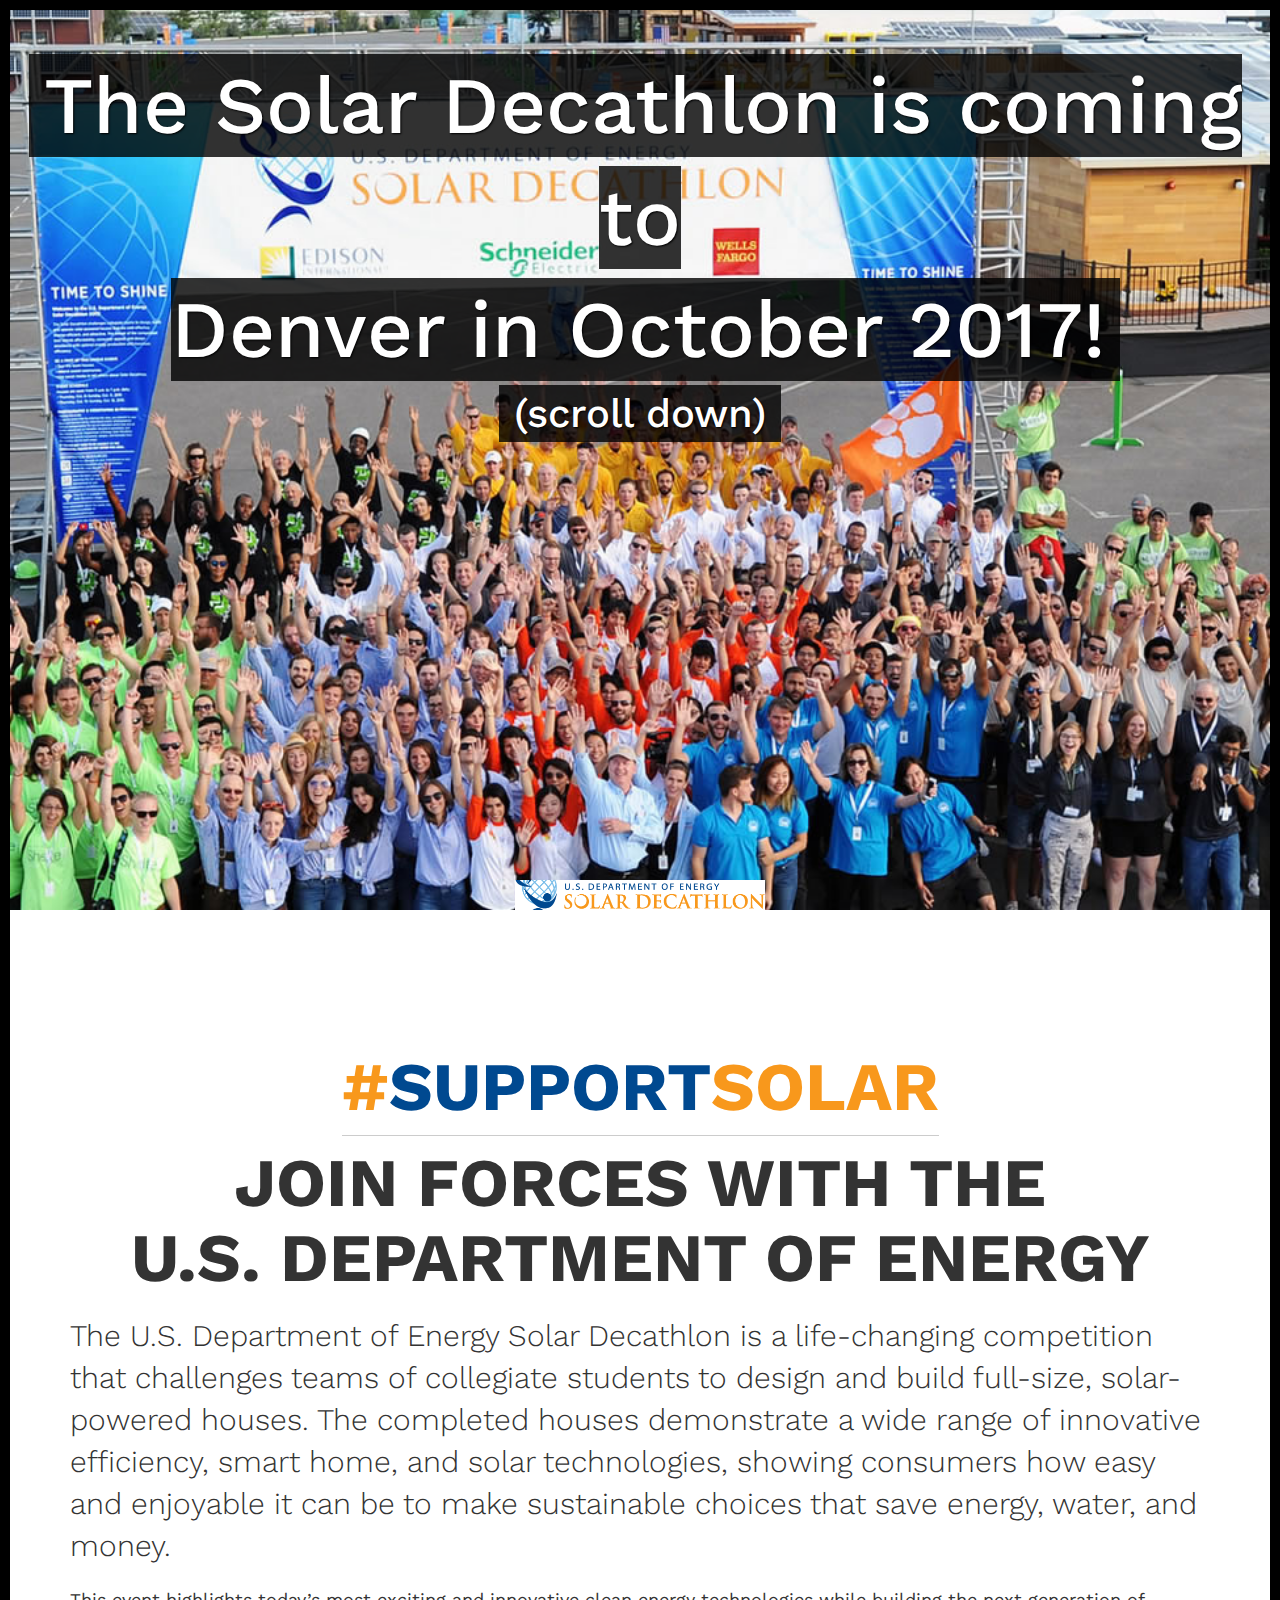
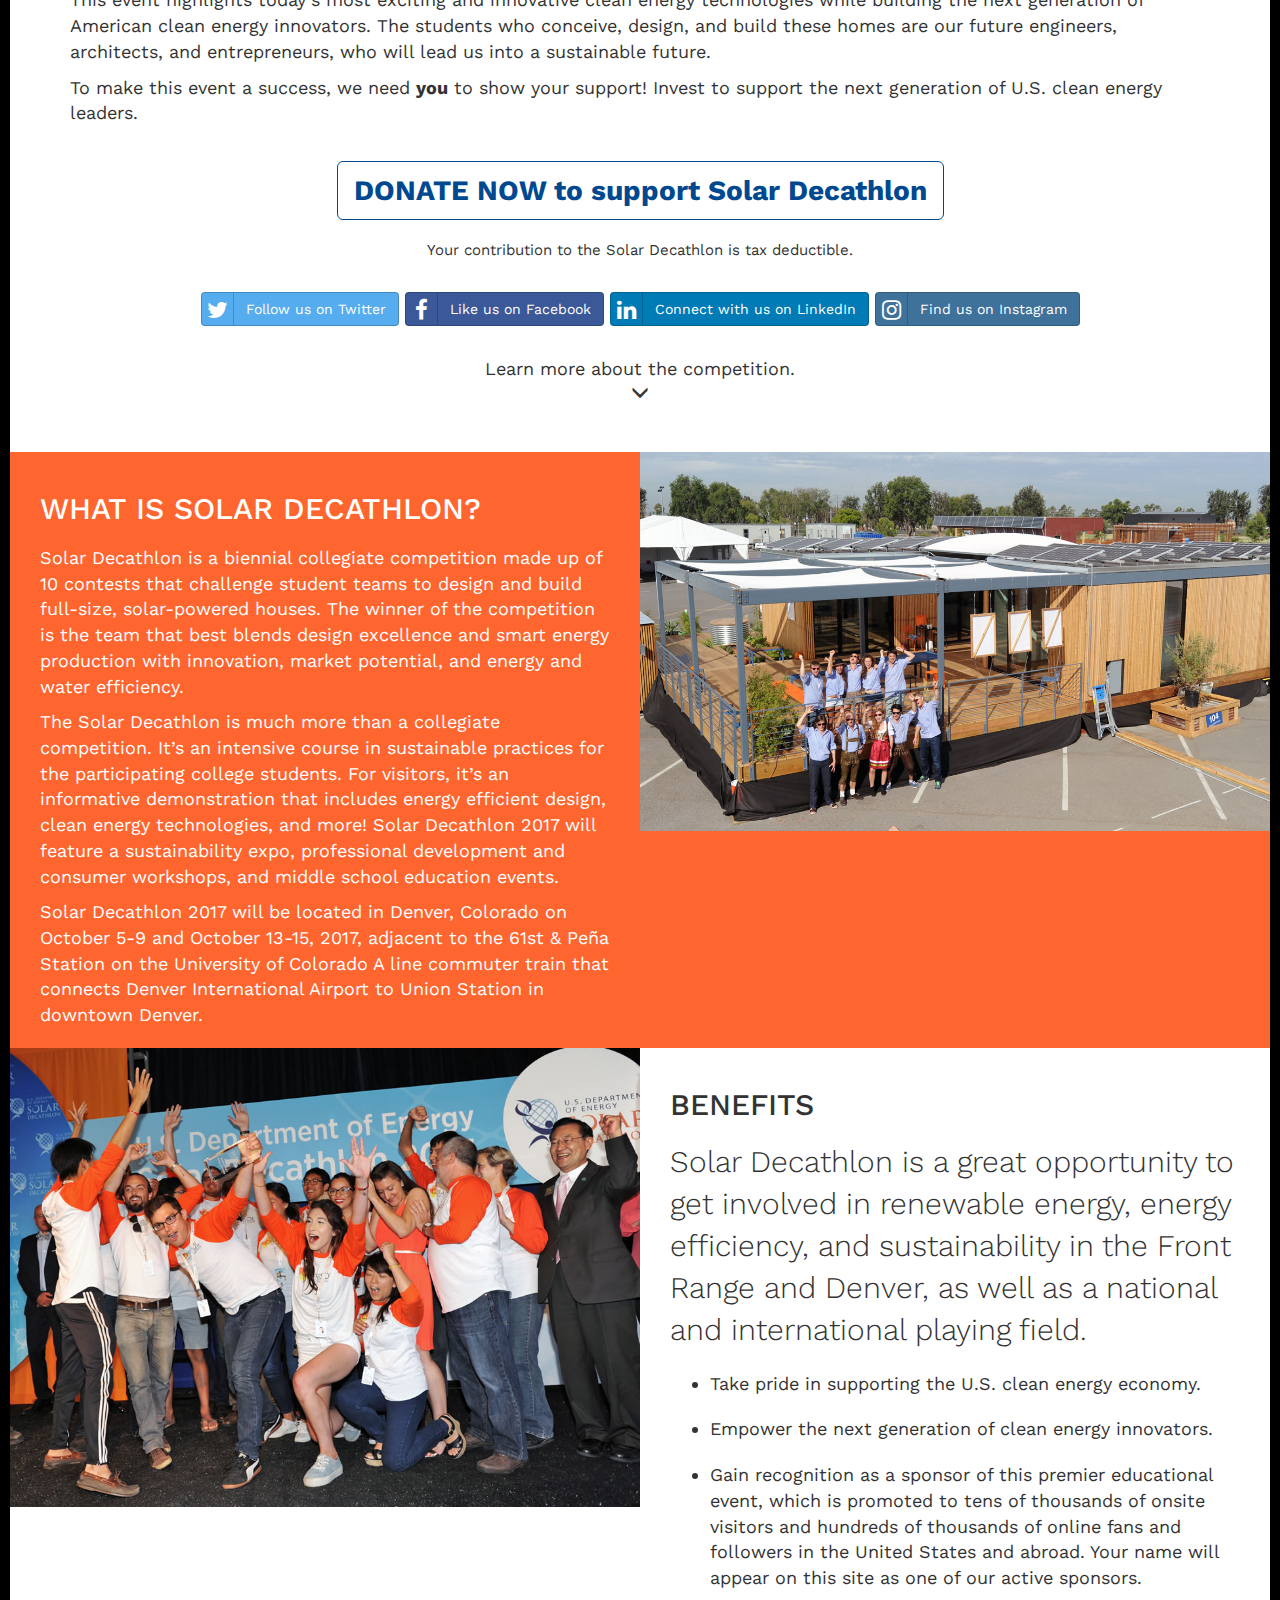
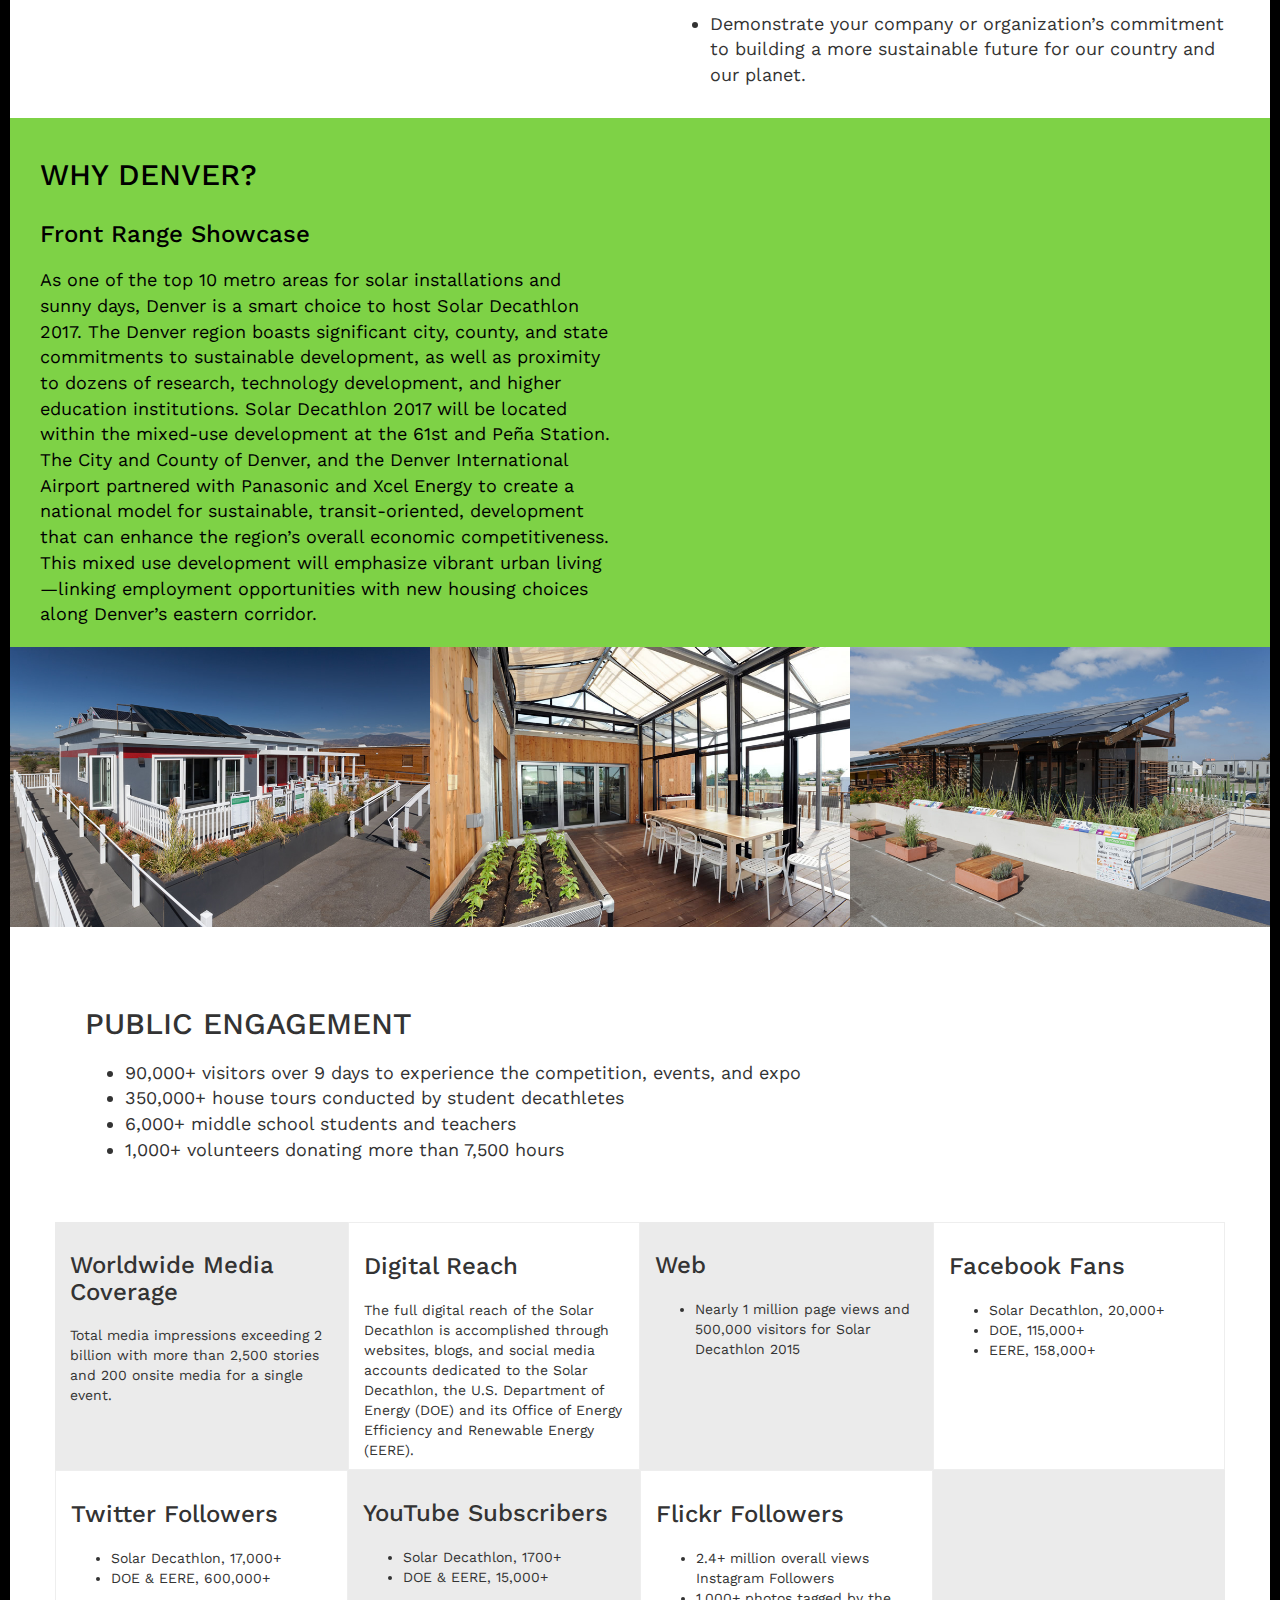
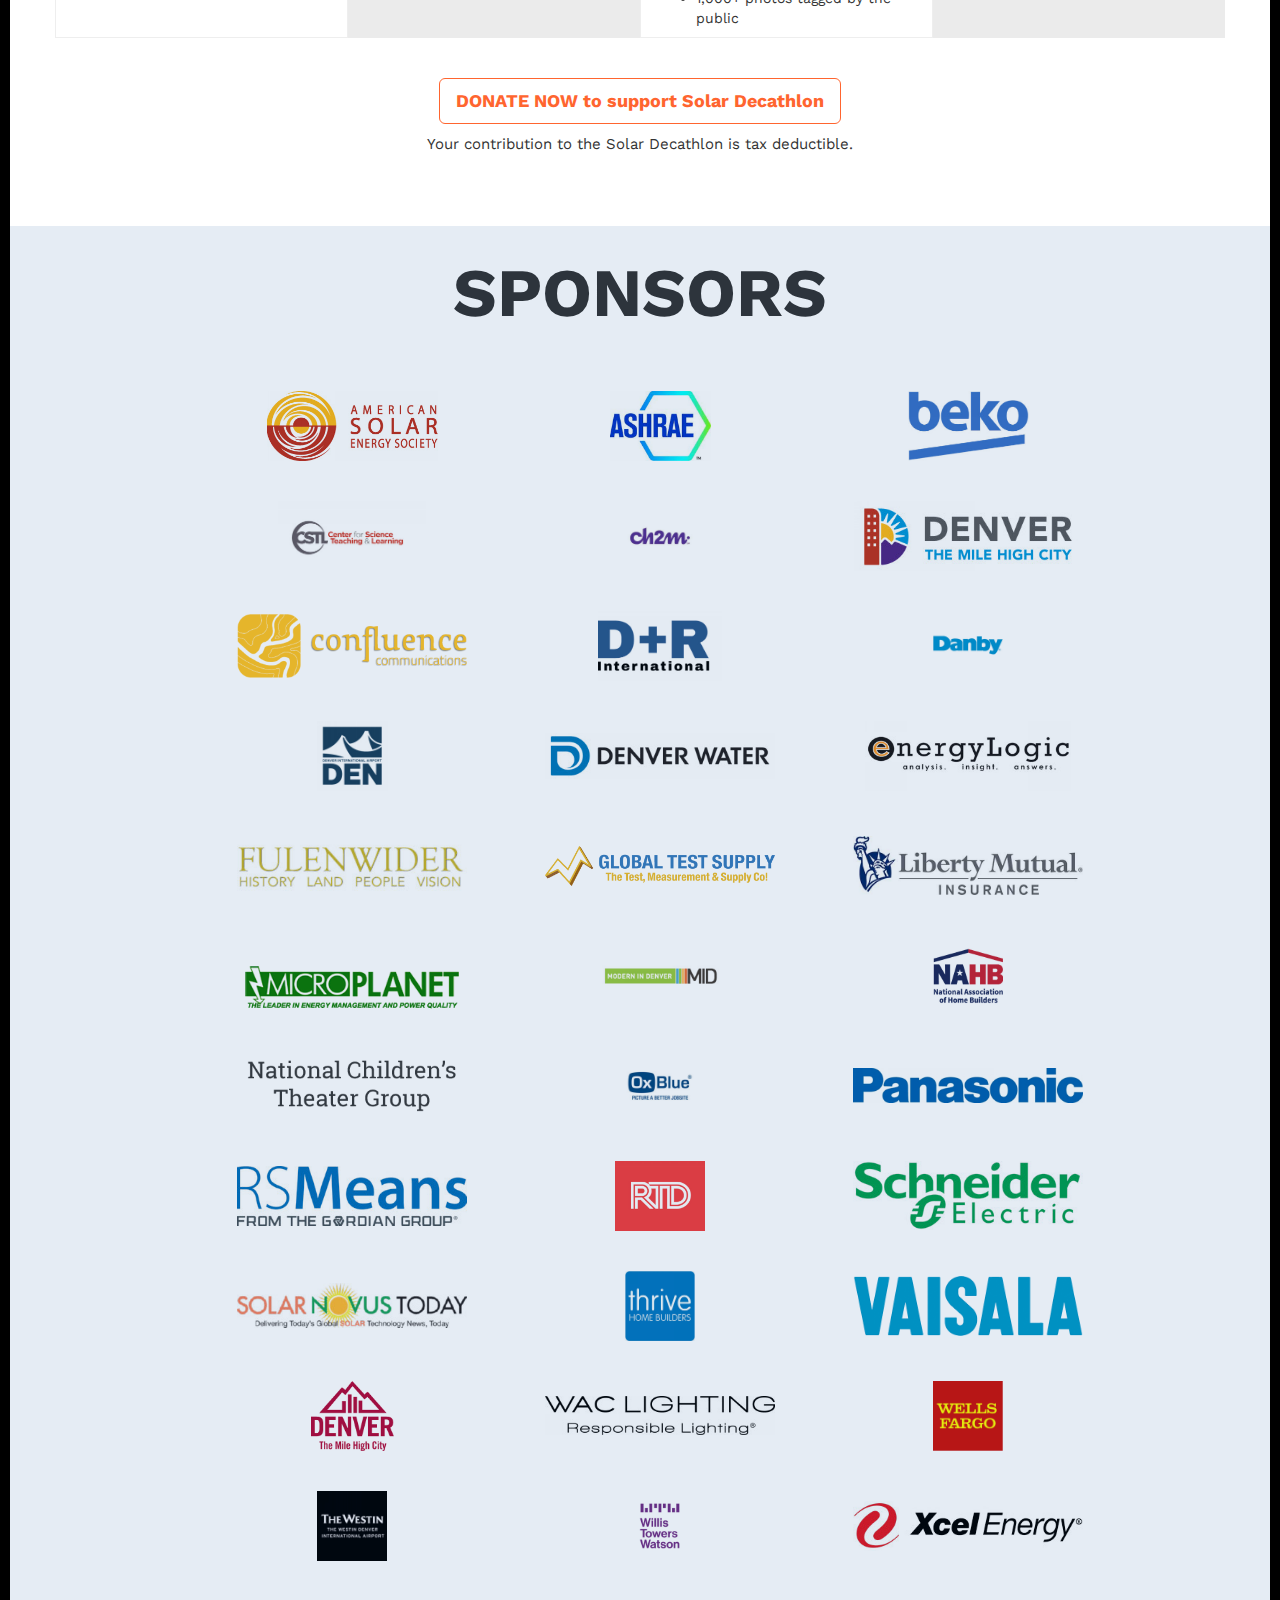
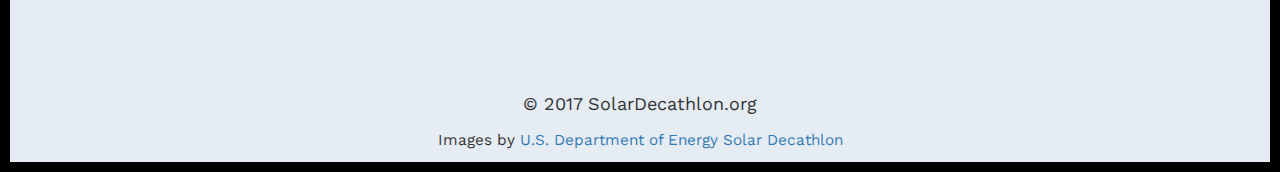
==== index.html @ 9a450085 "added sponsors; updated nav" ====
﻿<!DOCTYPE html>
<html lang="en">
<head>
    <meta charset="utf-8">
    <title>SupportSolar.org</title>
    <meta name="viewport" content="width=device-width, initial-scale=1">
    <meta http-equiv="X-UA-Compatible" content="IE=edge">
    <link href="https://fonts.googleapis.com/css?family=Work+Sans:300,400,700" rel="stylesheet">
    <link rel="stylesheet" href="https://maxcdn.bootstrapcdn.com/bootstrap/3.3.7/css/bootstrap.min.css" integrity="sha384-BVYiiSIFeK1dGmJRAkycuHAHRg32OmUcww7on3RYdg4Va+PmSTsz/K68vbdEjh4u" crossorigin="anonymous">
    <link rel="stylesheet" href="font-awesome-4.7.0/css/font-awesome.min.css" media="screen">
    <link rel="stylesheet" href="bootstrap-social.css" media="screen">
    <link rel="stylesheet" href="styles.css" media="screen">
    <link rel="icon" type="image/png" sizes="32x32" href="images/favicon-32x32.png">
    <link rel="icon" type="image/png" sizes="16x16" href="images/favicon-16x16.png">
</head>
<body id="home">
    <nav class="navbar navbar-default navbar-fixed-top">
        <div class="container-fluid">
            <!-- Brand and toggle get grouped for better mobile display -->
            <div class="navbar-header">
                <button type="button" class="navbar-toggle collapsed" data-toggle="collapse" data-target="#bs-example-navbar-collapse-1" aria-expanded="false">
                    <span class="sr-only">Toggle navigation</span>
                    <span class="icon-bar"></span>
                    <span class="icon-bar"></span>
                    <span class="icon-bar"></span>
                </button>
                <a class="navbar-brand" href="#">SupportSolar.org</a>
            </div>
            <!-- Collect the nav links, forms, and other content for toggling -->
            <div class="collapse navbar-collapse" id="bs-example-navbar-collapse-1">
                <ul class="nav navbar-nav">
                    <!-- <li><a href="#">Home <span class="sr-only">(current)</span></a></li> -->
                    <li><a data-scroll href="#donate">Donate</a></li>
                    <li><a data-scroll href="#benefits">Benefits</a></li>
                    <li><a data-scroll href="#publicEngagement">Public Engagement</a></li>
					<li><a data-scroll href="#sponsors">Sponsors</a></li>
                    <li><a href="blog/index.html">Blog</a></li>

                </ul>
            </div><!-- /.navbar-collapse -->
        </div><!-- /.container-fluid -->
    </nav>
    <div class="fullscreen-bg">
        <h1>The Solar Decathlon is coming to<br>Denver in October 2017!</h1><br />
        <h3>(scroll down)</h3>
        <a href="https://www.solardecathlon.gov" target="_blank"><img src="images/solardecathlon-logo.png" alt="Logo for U.S. Department of Energy Solar Decathlon"></a>
    </div>
    <div class="container" id="donate">
        <div class="row">
            <div class="col-md-12 col-md-offset-0">
                <h2 class="text-center">
                    <a href="https://twitter.com/hashtag/supportsolar?src=hash" target="_blank"><span style="color:#F8981C;">#</span><span style="color: #004990;">SUPPORT</span><span style="color:#F8981C;">SOLAR</span></a>
                    <br>JOIN FORCES WITH THE<br>U.S. DEPARTMENT OF ENERGY
                </h2>
                <p class="lead">The U.S. Department of Energy Solar Decathlon is a life-changing competition that challenges teams of collegiate students to design and build full-size, solar-powered houses. The completed houses demonstrate a wide range of innovative efficiency, smart home, and solar technologies, showing consumers how easy and enjoyable it can be to make sustainable choices that save energy, water, and money.</p>
                <p>This event highlights today’s most exciting and innovative clean energy technologies while building the next generation of American clean energy innovators. The students who conceive, design, and build these homes are our future engineers, architects, and entrepreneurs, who will lead us into a sustainable future.</p>
                <p>To make this event a success, we need <strong>you</strong> to show your support! Invest to support the next generation of U.S. clean energy leaders.</p>
                <div class="row">
                    <div class="col-md-12" id="cta">
                        <p class="text-center"><a href="https://www.cstl.org/support-solar/" class="btn btn-default btn-lg text-center"><span>DONATE NOW</span> to support Solar Decathlon</a></p>
                        <p class="text-center smallText">Your contribution to the Solar Decathlon is tax deductible.</p>

                        <p class="center-block text-center">
                            <a href="https://twitter.com/support4solar" target="_blank" class="btn btn-social btn-twitter"><span class="fa fa-twitter"></span> Follow us on Twitter</a>
                            <a href="https://www.facebook.com/Support4Solar/" target="_blank" class="btn btn-social btn-facebook"><span class="fa fa-facebook"></span> Like us on Facebook</a>
                            <a href="https://www.linkedin.com/company-beta/11178837/" target="_blank" class="btn btn-social btn-linkedin"><span class="fa fa-linkedin"></span> Connect with us on LinkedIn</a>
                            <a href="https://www.instagram.com/Support4Solar/" target="_blank" class="btn btn-social btn-instagram"><span class="fa fa-instagram"></span> Find us on Instagram</a>
                        </p>
                        <p class="text-center">Learn more about the competition.<br><span class="glyphicon glyphicon-menu-down"></span></p>
                    </div>
                </div>
            </div>
        </div>
    </div>

    <div class="container-fluid" id="benefits">
        <div class="row no-gutter row-eq-height">
            <div class="col-md-6 matchHeight">
                <div class="wrapper">
                    <h2>What Is Solar Decathlon?</h2>
                    <p>Solar Decathlon is a biennial collegiate competition made up of 10 contests that challenge student teams to design and build full-size, solar-powered houses. The winner of the competition is the team that best blends design excellence and smart energy production with innovation, market potential, and energy and water efficiency.</p>
                    <p>The Solar Decathlon is much more than a collegiate competition. It’s an intensive course in sustainable practices for the participating college students. For visitors, it’s an informative demonstration that includes energy efficient design, clean energy technologies, and more! Solar Decathlon 2017 will feature a sustainability expo, professional development and consumer workshops, and middle school education events.</p>
                    <p>
                        Solar Decathlon 2017 will be located in Denver, Colorado on October 5-9 and October 13-15, 2017, adjacent to the 61st &amp; Peña Station on the University of Colorado A line commuter train that connects Denver International Airport to Union Station in downtown Denver.
                    </p>
                </div>
            </div>
            <div class="col-md-6 matchHeight">
                <img src="images/22202555085_bb438635e9_o.jpg" class="img-responsive btn-block" alt="The University of Texas at Austin and Technische Universitaet Muenchen perform a cheer at their house at the Orange County Great Park, Irvine, California, Oct. 15, 2015. Credit: Thomas Kelsey/U.S. Department of Energy Solar Decathlon">
            </div>
        </div>
    </div>
    <div class="container-fluid" id="info">
        <div class="row no-gutter row-eq-height">
            <div class="col-md-6 matchHeight">
                <img src="images/22068635848_f49fd3f468_o.jpg" class="img-responsive btn-block" alt="Second-place winner of the Engineering Contest is the University of California, Irvine; Chapman University; Irvine Valley College; and Saddleback College at the U.S. Department of Energy Solar Decathlon 2015, October 17, 2015, at the Orange County Great Park, Irvine, California. Credit: Thomas Kelsey/U.S. Department of Energy Solar Decathlon">
            </div>
            <div class="col-md-6 matchHeight">
                <div class="wrapper">
                    <h2>Benefits</h2>
                    <p class="lead">Solar Decathlon is a great opportunity to get involved in renewable energy, energy efficiency, and sustainability in the Front Range and Denver, as well as a national and international playing field.</p>
                    <ul>
                        <li>Take pride in supporting the U.S. clean energy economy.</li>
                        <li>Empower the next generation of clean energy innovators.</li>
                        <li>Gain recognition as a sponsor of this premier educational event, which is promoted to tens of thousands of onsite visitors and hundreds of thousands of online fans and followers in the United States and abroad. Your name will appear on this site as one of our active sponsors.</li>
                        <li>Demonstrate your company or organization’s commitment to building a more sustainable future for our country and our planet.</li>
                    </ul>
                </div>
            </div>
        </div>
    </div>
    <div class="container-fluid" id="denver">
        <div class="row no-gutter">
            <div class="col-md-12 col-lg-6 matchHeight">
                <div class="wrapper">
                    <h2>Why Denver?</h2>
                    <h3>Front Range Showcase </h3>
                    <p>As one of the top 10 metro areas for solar installations and sunny days, Denver is a smart choice to host Solar Decathlon 2017. The Denver region boasts significant city, county, and state commitments to sustainable development, as well as proximity to dozens of research, technology development, and higher education institutions. Solar Decathlon 2017 will be located within the mixed-use development at the 61st and Peña Station. The City and County of Denver, and the Denver International Airport partnered with Panasonic and Xcel Energy to create a national model for sustainable, transit-oriented, development that can enhance the region’s overall economic competitiveness. This mixed use development will emphasize vibrant urban living—linking employment opportunities with new housing choices along Denver’s eastern corridor.</p>
                </div>
            </div>
            <div class="col-md-12 col-lg-6 matchHeight">
                <div class="embed-container"><iframe title="This is Solar Decathlon, a video from produced by DOE Solar Decathlon" src="https://www.youtube.com/embed/IAfz9KAfOkA" frameborder="0" allowfullscreen></iframe></div>
                <noscript>
                    JavaScript is disabled on your browser. Try watching this video on <a href="https://www.youtube.com/watch?v=IAfz9KAfOkA" target="_blank">Youtube, or enable JavaScript.</a>
                </noscript>
            </div>

        </div>
    </div>
    <div class="container-fluid">
        <div class="row no-gutter">
            <div class="col-xs-6 col-md-4"><img src="images/10176982323_c3aec33536_k.jpg" class="img-responsive" alt="Exterior of the house built by students from the Missouri University of Science and Technology to compete in Solar Decathlon 2013 in Irvine, Calif. at the Orange County Great Park. Credit: Jason Flakes/U.S. Department of Energy Solar Decathlon"></div>
            <div class="col-xs-6 col-md-4"><img src="images/22128132931_825c8ee1f8_k.jpg" class="img-responsive" alt="Interior of the University at Buffalo, The State University of New York, at the U.S. Department of Energy Solar Decathlon 2015 at the Orange County Great Park, Irvine, California"></div>
            <div class="col-md-4"><img src="images/10180228545_32c283df33_k.jpg" class="img-responsive" alt="Exterior of the house built by students from Arizona State University and the University of New Mexico to compete in Solar Decathlon 2013 in Irvine, Calif. at the Orange County Great Park. Credit: Jason Flakes/U.S. Department of Energy Solar Decathlon"></div>
        </div>
    </div>
    <div class="container" id="publicEngagement">
        <div class="row">
            <div class="col-md-12">
                <h2>Public Engagement</h2>
                <ul>
                    <li>90,000+ visitors over 9 days to experience the competition, events, and expo</li>
                    <li>350,000+ house tours conducted by student decathletes</li>
                    <li>6,000+ middle school students and teachers</li>
                    <li>1,000+ volunteers donating more than 7,500 hours</li>
                </ul>
            </div>
        </div>
        <div class="row first">
            <div class="col-md-3 matchHeight">
                <h3>Worldwide Media Coverage </h3>
                <p>Total media impressions exceeding 2 billion with more than 2,500 stories and 200 onsite media for a single event.</p>
            </div>
            <div class="col-md-3 matchHeight">
                <h3>Digital Reach </h3>
                <p>The full digital reach of the Solar Decathlon is accomplished through websites, blogs, and social media accounts dedicated to the Solar Decathlon, the U.S. Department of Energy (DOE) and its Office of Energy Efficiency and Renewable Energy (EERE).</p>
            </div>
            <div class="col-md-3 matchHeight">
                <h3>Web </h3>
                <ul>
                    <li>Nearly 1 million page views and 500,000 visitors for Solar Decathlon 2015 </li>
                </ul>
            </div>
            <div class="col-md-3 matchHeight">
                <h3>Facebook Fans </h3>
                <ul>
                    <li>Solar Decathlon, 20,000+</li>
                    <li>DOE, 115,000+</li>
                    <li>EERE, 158,000+ </li>
                </ul>
            </div>
        </div>
        <div class="row second">
            <div class="col-md-3 matchHeight">
                <h3>Twitter Followers </h3>
                <ul>
                    <li>Solar Decathlon, 17,000+</li>
                    <li>DOE &amp; EERE, 600,000+ </li>
                </ul>
            </div>
            <div class="col-md-3 matchHeight">
                <h3>YouTube Subscribers </h3>
                <ul>
                    <li>Solar Decathlon, 1700+</li>
                    <li>DOE &amp; EERE, 15,000+</li>
                </ul>
            </div>
            <div class="col-md-3 matchHeight">
                <h3>Flickr Followers </h3>
                <ul>
                    <li>2.4+ million overall views Instagram Followers</li>
                    <li>1,000+ photos tagged by the public</li>
                </ul>
            </div>
            <div class="col-md-3 matchHeight"><!-- sorry for the empty div --></div>
        </div>
        <div class="row">
            <div class="col-md-12" style="margin-top:40px;">
                <p class="text-center"><a href="https://www.cstl.org/support-solar/" class="btn btn-default btn-lg text-center" style="border-color:#ff652f;color:#ff652f;"><span>DONATE NOW</span> to support Solar Decathlon</a></p>
                <p class="text-center smallText">Your contribution to the Solar Decathlon is tax deductible.</p>
            </div>
        </div>

    </div>
    <div class="container-fluid" id="sponsors">
        <div class="row">
            <div class="col-md-12">
				<h2 class="text-center">Sponsors</h2>
				<ul class="text-center">
					<li id="sponsor1" class="sponsorLogo">American Solar Energy Society</li>
					<li id="sponsor2" class="sponsorLogo">ASHRAE</li>
					<li id="sponsor3" class="sponsorLogo">Beko</li>
					<li id="sponsor4" class="sponsorLogo">Center for Science Teaching and Learning</li>
					<li id="sponsor5" class="sponsorLogo">CH2M</li>
					<li id="sponsor6" class="sponsorLogo">City and County of Denver</li>
					<li id="sponsor7" class="sponsorLogo">Confluence Communications</li>
					<li id="sponsor8" class="sponsorLogo">D+R International </li>
					<li id="sponsor9" class="sponsorLogo">Danby</li>
					<li id="sponsor10" class="sponsorLogo">Denver International Airport</li>
					<li id="sponsor11" class="sponsorLogo">Denver Water</li>
					<li id="sponsor12" class="sponsorLogo">Energy Logic </li>
					<li id="sponsor13" class="sponsorLogo">Fulenwider</li>
					<li id="sponsor14" class="sponsorLogo">Global Test Supply</li>
					<li id="sponsor15" class="sponsorLogo">Liberty Mutual Insurance</li>
					<li id="sponsor16" class="sponsorLogo">MicroPlanet</li>
					<li id="sponsor17" class="sponsorLogo">Modern in Denver</li>
					<li id="sponsor18" class="sponsorLogo">National Association of Home Builders  </li>
					<li id="sponsor19" class="sponsorLogo">National Children's Theater Group</li>
					<li id="sponsor20" class="sponsorLogo">Ox Blue</li>
					<li id="sponsor21" class="sponsorLogo">Panasonic Enterprise Solutions</li>
					<li id="sponsor22" class="sponsorLogo">RS Means</li>
					<li id="sponsor23" class="sponsorLogo">RTD</li>
					<li id="sponsor24" class="sponsorLogo">Schneider Electric</li>
					<li id="sponsor25" class="sponsorLogo">Solar Novus Today</li>
					<li id="sponsor26" class="sponsorLogo">Thrive Home Builders</li>
					<li id="sponsor27" class="sponsorLogo">Vaisala</li>
					<li id="sponsor28" class="sponsorLogo">Visit Denver</li>
					<li id="sponsor29" class="sponsorLogo">WAC Lighting</li>
					<li id="sponsor30" class="sponsorLogo">Wells Fargo</li>
					<li id="sponsor31" class="sponsorLogo">Westin Denver International Airport &amp; PSAV</li>
					<li id="sponsor32" class="sponsorLogo">Willis Towers Watson</li>
					<li id="sponsor33" class="sponsorLogo">Xcel Energy</li>
				</ul>
			</div>
        </div>
    </div>		

    <div class="container-fluid" id="copyright">
        <div class="row">
            <div class="col-md-12">
                <p class="text-center">&copy; 2017 SolarDecathlon.org</p>
                <p class="text-center"><small>Images by <a href="https://www.flickr.com/photos/solar_decathlon/" target="_blank">U.S. Department of Energy Solar Decathlon</a></small></p>
            </div>
        </div>
    </div>
    <script src="https://ajax.googleapis.com/ajax/libs/jquery/1.12.4/jquery.min.js"></script>
    <!-- Latest compiled and minified JavaScript -->
    <script src="https://maxcdn.bootstrapcdn.com/bootstrap/3.3.7/js/bootstrap.min.js" integrity="sha384-Tc5IQib027qvyjSMfHjOMaLkfuWVxZxUPnCJA7l2mCWNIpG9mGCD8wGNIcPD7Txa" crossorigin="anonymous"></script>
    <script src="jquery.matchHeight.js" type="text/javascript"></script>
    <script src="smooth-scroll.min.js" type="text/javascript"></script>
    <script type="text/javascript">


        $(document).ready(function () {

            if ($(window).width() < 768) {
                $(".navbar").show();
            } else {

                // hide .navbar
                $(".navbar").hide();
                // fade in .navbar
                $(function () {
                    $(window).scroll(function () {

                        // distance before fadeIn
                        if ($(this).scrollTop() > 100) {
                            $('.navbar').fadeIn();
                        } else {
                            $('.navbar').fadeOut();
                        }
                    });
                });
            }


            $(window).resize(function () {
                if ($(window).width() < 768) {
                    $(".navbar").show();
                } else {
                    // hide .navbar
                    $(".navbar").hide();
                    // fade in .navbar
                    $(function () {
                        $(window).scroll(function () {

                            // distance before fadeIn
                            if ($(this).scrollTop() > 100) {
                                $('.navbar').fadeIn();
                            } else {
                                $('.navbar').fadeOut();
                            }
                        });
                    });
                }

            });


            function setHeight() {
                windowHeight = $(window).innerHeight();
                $('.fullscreen-bg').css('min-height', windowHeight);
            };
            setHeight();

            $(window).resize(function () {
                setHeight();
            });

            $(function () {
                $('.matchHeight').matchHeight();
            });


        });

        smoothScroll.init({
            offset: 20
        });
    </script>
    <script>
        (function (i, s, o, g, r, a, m) {
            i['GoogleAnalyticsObject'] = r; i[r] = i[r] || function () {
                (i[r].q = i[r].q || []).push(arguments)
            }, i[r].l = 1 * new Date(); a = s.createElement(o),
            m = s.getElementsByTagName(o)[0]; a.async = 1; a.src = g; m.parentNode.insertBefore(a, m)
        })(window, document, 'script', 'https://www.google-analytics.com/analytics.js', 'ga');

        ga('create', 'UA-101836850-1', 'auto');
        ga('send', 'pageview');

    </script>
</body>
</html>
---- styles.css ----
body {font-family: 'Work Sans', sans-serif;font-size:18px;margin: 0;padding:0;border:10px solid #000;}
body.blog {font-size:16px;}

a {opacity: 1;
transition: opacity .5s ease-out;
-moz-transition: opacity .5s ease-out;
-webkit-transition: opacity .5s ease-out;
-o-transition: opacity .5s ease-out;}
a:hover {opacity: 0.7;}
.h1, .h2, .h3, h1, h2, h3 {
    margin-top: 30px;
    margin-bottom: 20px;
}
h2 {text-transform:uppercase;}

body.blog [class*='col-'] li{margin:15px 10px;}

.btn-default {border-color:#004990;color:#004990;font-weight:700;white-space: normal;}

.no-gutter > [class*='col-'] {
    padding-right: 0;
    padding-left: 0;
}

.row-eq-height {
	display: table;
}

.row-eq-height [class*='col-']{
	display: table-cell;
	vertical-align: top;
	float:none;
}

div#blogTitle {
    z-index: 2;
    position: relative;
}

@keyframes panning {
  0% {background-position: 0% 0%;}
  25% {background-position: 100% 100%;}
  50% {background-position: 100% 0%;}
  75% {background-position: 0% 100%;}
  200% {background-position: 0% 0%;}
}
	
.fullscreen-bg {
    height:330px;
	width:100%;
    overflow: hidden;
	z-index: 1;
	position: relative;
	text-align: center;
    padding-top: 60px;
	margin-bottom: 30px;
}

.fullscreen-bg img {
	height: 100%;
	width:100%;
    object-fit: cover;
    object-position: 25% 50%;
    overflow: hidden;
	position: absolute;
	left:0;
	top:0;
	z-index: 1;	
}


#home .fullscreen-bg {
    height:830px;
	width:100%;
    overflow: hidden;
    /* z-index: -100; use this for video bg*/
	z-index: 1;
	position: relative;
	text-align: center;
    padding-top: 40px;
	background:url(images/21421177773_d897930f1b_k.jpg) no-repeat center center #000;
	background-size: 200%;
	/* animation: panning 50s linear infinite; */
	animation-name: panning;
	animation-duration: 50s;
	animation-iteration-count:infinite;
	animation-timing-function: linear;
}


/*
.fullscreen-bg::after {content: "";background: url(images/grid-overlay.png) repeat 0 0;display:block;width:100%;height:100%;position:absolute;left:0;top:0;z-index: -1;}
*/

#home .fullscreen-bg__video {
    position: absolute;
    top: 50%;
    left: 50%;
    width: auto;
    height: auto;
    min-width: 100%;
    min-height: 100%;
	z-index: -1;
    -webkit-transform: translate(-50%, -50%);
       -moz-transform: translate(-50%, -50%);
        -ms-transform: translate(-50%, -50%);
	    transform: translate(-50%, -50%);
}



.wrapper {padding:10px 30px;}
.wrapper li {margin:20px 0;}
#benefits .col-md-6 {background: #ff652f;color:#fff;}

.smallText {
    font-size: 15px;
}
	
#home .fullscreen-bg h1 {font-size:80px;color:#fff;text-align: center;padding:5px;text-shadow:1px 1px 2px #000;background: rgba(0,0,0,0.8);display: inline;line-height: 1.4;margin: 0 auto;box-shadow: 10px 0 0 rgba(0,0,0,0.8), -10px 0 0 rgba(0,0,0,0.8);}
#home .fullscreen-bg h3 {font-size:40px;color:#fff;text-align: center;padding:5px;text-shadow:1px 1px 2px #000;background: rgba(0,0,0,0.8);display: inline;
                   line-height: 1.4;margin: 0 auto;box-shadow: 10px 0 0 rgba(0,0,0,0.8), -10px 0 0 rgba(0,0,0,0.8);}

#home .fullscreen-bg a {display:block;margin:0 auto;position: absolute;bottom: 0; left: 0; right: 0;background: #fff; padding: 15px;width:250px;z-index: 2;}
#home .fullscreen-bg img {width:100%;}

.lead{font-size: 30px;}
#donate [class*='col-'] {padding-top:60px;padding-bottom: 20px;}
#blogTitle h1, #donate h2, #sponsors h2 {font-size:68px;font-weight:700;}
#blogTitle h1 {color: #fff;
    text-align: center;
    padding: 5px;
    text-shadow: 1px 1px 2px #000;
    background: rgba(0,0,0,0.8);
    display: inline;
    line-height: 1.4;
    margin: 0 auto;
    box-shadow: 10px 0 0 rgba(0,0,0,0.8), -10px 0 0 rgba(0,0,0,0.8);
}
#donate h2 span {
    border-bottom: 1px solid #ccc;
    padding: 10px 0;
    margin: 10px 0;
    display: inline-block;
}
#donate #cta{padding:5px 0; }
#cta p{margin:20px 0;}
#cta .btn-lg {font-size:28px;}
#cta .btn-social {margin:10px 0;}

#denver {background: #7ED246;color:#000;}

.navbar-fixed-top {
    top: 0;
    border-width: 0;
}
.navbar-default  {
    background-color: #004990;
    border-color: transparent;
	color:#fff;
}
.navbar-default  a {color:#F8981C;}
.navbar-default .navbar-nav > li > a,
.navbar-default .navbar-nav > li > a:focus, 
.navbar-default .navbar-nav > li > a:hover  {color:#F8981C;font-size:14px;}
.navbar-default .navbar-brand {color: #fff;}
.navbar-brand {padding: 15px 40px;}
.navbar-default .navbar-brand:focus, 
.navbar-default .navbar-brand:hover {color:inherit;background-color: transparent;}

#publicEngagement {position:relative;}
#publicEngagement .col-md-3 {font-size:14px;}
#publicEngagement .first .col-md-3:nth-child(odd) {background:#ebebeb;}
#publicEngagement .first .col-md-3:nth-child(even) {border:1px solid #eee;}
#publicEngagement .second .col-md-3:nth-child(even) {background:#ebebeb;}
#publicEngagement .second .col-md-3:nth-child(odd) {border:1px solid #eee;}
#publicEngagement .row:nth-child(1) {margin:50px 0;}


#home #copyright {padding-top:100px;background-color:#e5ecf4;margin-top:0px;}
#copyright {margin-top:100px;}

.embed-container { position: relative; padding-bottom: 56.25%; height: 0; overflow: hidden; max-width: 100%; } 
.embed-container iframe, 
.embed-container object, 
.embed-container embed { position: absolute; top: 0; left: 0; width: 100%; height: 100%; }

.blog hr {border-width:15px;}

div#sponsors {position:relative;margin:60px 0 0 0}
div#sponsors h2 {margin-bottom:40px;}
div#sponsors:after {
    content: "";
    width: 100%;
    height: 100%;
    background: rgba(0, 73, 144, 0.1);
    display: block;
    position: absolute;
    left: 0;
    top: 0;
}
.sponsorLogo {font-size:12px;display:inline-block;width:230px;list-style:none;text-align:center;vertical-align:top;margin:20px 36px;padding:0;height:70px;overflow:hidden;background-size:contain;background-repeat:no-repeat;text-indent:-9000px;background-position: 50% 50%;}
#sponsor1{background-image:url(images/sponsors/ASES-logo-2C-Hstack.jpg);}
#sponsor2{background-image:url(images/sponsors/American_Society_of_Heating,_Refrigerating_and_Air-Conditioning_Engineers_logo.jpg);}
#sponsor3{background-image:url(images/sponsors/New_Beko_logo.svg.jpg);}
#sponsor4{background-image:url(images/sponsors/CSTL.jpg);}
#sponsor5{background-image:url(images/sponsors/ch2m.jpg);}
#sponsor6{background-image:url(images/sponsors/DenverLogo.jpg);}
#sponsor7{background-image:url(images/sponsors/ConfluenceCommunications.png);}
#sponsor8{background-image:url(images/sponsors/d+r.jpg);}
#sponsor9{background-image:url(images/sponsors/danby.jpg);}
#sponsor10{background-image:url(images/sponsors/denverairport.jpg);}
#sponsor11{background-image:url(images/sponsors/denverwater.jpg);}
#sponsor12{background-image:url(images/sponsors/EnergyLogic.jpg);}
#sponsor13{background-image:url(images/sponsors/Fulenwider.jpg);}
#sponsor14{background-image:url(images/sponsors/globaltestsupply-img.png);}
#sponsor15{background-image:url(images/sponsors/LMI_Masterbrand_H_RGB_2Color.jpg);}
#sponsor16{background-image:url(images/sponsors/microplanet_logo_perfect3.png);}
#sponsor17{background-image:url(images/sponsors/ModerninDenver.jpg);}
#sponsor18{background-image:url(images/sponsors/NationalAssociationofHomeBuilders.png);}
#sponsor19{background-image:url(images/sponsors/NationalChildrensTheaterGroup.png);}
#sponsor20{background-image:url(images/sponsors/og-oxblue-logo.jpg);}
#sponsor21{background-image:url(images/sponsors/2013_Panasonic_Only_Logo_Blue.jpg);}
#sponsor22{background-image:url(images/sponsors/RSMeanLogo.jpg);}
#sponsor23{background-image:url(images/sponsors/rtd-logo-red.jpg);}
#sponsor24{background-image:url(images/sponsors/Schneider_Electric.svg_.jpg);}
#sponsor25{background-image:url(images/sponsors/SolarNovusToday.jpg);}
#sponsor26{background-image:url(images/sponsors/Thrive-Logo.jpg);}
#sponsor27{background-image:url(images/sponsors/vaisala.logo.png);}
#sponsor28{background-image:url(images/sponsors/VisitDenver.png);}
#sponsor29{background-image:url(images/sponsors/WAC_Logo.jpg);}
#sponsor30{background-image:url(images/sponsors/1200px-Wells_Fargo_Bank.svg.jpg);}
#sponsor31{background-image:url(images/sponsors/WestinDenverInternationalAirportandPSAV.jpg);}
#sponsor32{background-image:url(images/sponsors/WillisTowersWatson.png);}
#sponsor33{background-image:url(images/sponsors/Xcel_Energy_logo_logotype.jpg);}
/*
sponsor1	American Solar Energy Society
sponsor2	ASHRAE
sponsor3	Beko
sponsor4	Center for Science Teaching and Learning
sponsor5	CH2M
sponsor6	City and County of Denver
sponsor7	Confluence Communications
sponsor8	D+R International 
sponsor9	Danby
sponsor10	Denver International Airport
sponsor11	Denver Water
sponsor12	Energy Logic 
sponsor13	Fulenwider
sponsor14	Global Test Supply
sponsor15	Liberty Mutual Insurance
sponsor16	MicroPlanet
sponsor17	Modern in Denver
sponsor18	National Association of Home Builders� 
sponsor19	National Children�s Theater Group
sponsor20	Ox Blue
sponsor21	Panasonic Enterprise Solutions
sponsor22	RS Means
sponsor23	RTD
sponsor24	Schneider Electric
sponsor25	Solar Novus Today
sponsor26	Thrive Home Builders
sponsor27	Vaisala
sponsor28	Visit Denver
sponsor29	WAC Lighting
sponsor30	Wells Fargo
sponsor31	Westin Denver International Airport & PSAV
sponsor32	Willis Towers Watson
sponsor33	Xcel Energy
 

*/


@media (max-width: 768px) {
	body {border: 0;}
    .fullscreen-bg {
        /* background: url('http://dev2.slicejack.com/fullscreen-video-demo/img/videoframe.jpg') center center / cover no-repeat; */
    }

    .fullscreen-bg__video {display: none;}
	.row-eq-height [class*='col-'] {display: inline-block;}
		
}
	
@media (min-width: 768px)
.lead {
    font-size: 30px;
}

@media (max-width: 1024px) {
	body {border:0;font-size: 16px;}
	.matchHeight img {height: 100%;
    object-fit: cover;
    object-position: 25% 50%;
    overflow: hidden;}
	
}
@media (max-width: 480px) {
	body {font-size: 14px;}
	.fullscreen-bg h1 {font-size:56px;}
	#home .fullscreen-bg h1 {font-size:63px;}
    .fullscreen-bg h3 {font-size:25px;}
	.fullscreen-bg {animation: none;background-size: cover;background-position: center top;}
	#donate h2, #sponsors h2 {font-size: 42px;}
	#donate [class*='col-'] { padding-top: 30px; padding-bottom: 30px;}
	ul {padding-left: 15px;}
	#publicEngagement .first .col-md-3:nth-child(odd) {background:#fff;}
	#publicEngagement .first .col-md-3:nth-child(even) {border:0;}
	#publicEngagement .second .col-md-3:nth-child(even) {background:#fff;}
	#publicEngagement .second .col-md-3:nth-child(odd) {border:0;}
	
	#publicEngagement .row:nth-child(1){margin: 0;}
	.sponsorLogo {width:100px;height:30px;margin:10px;}
}
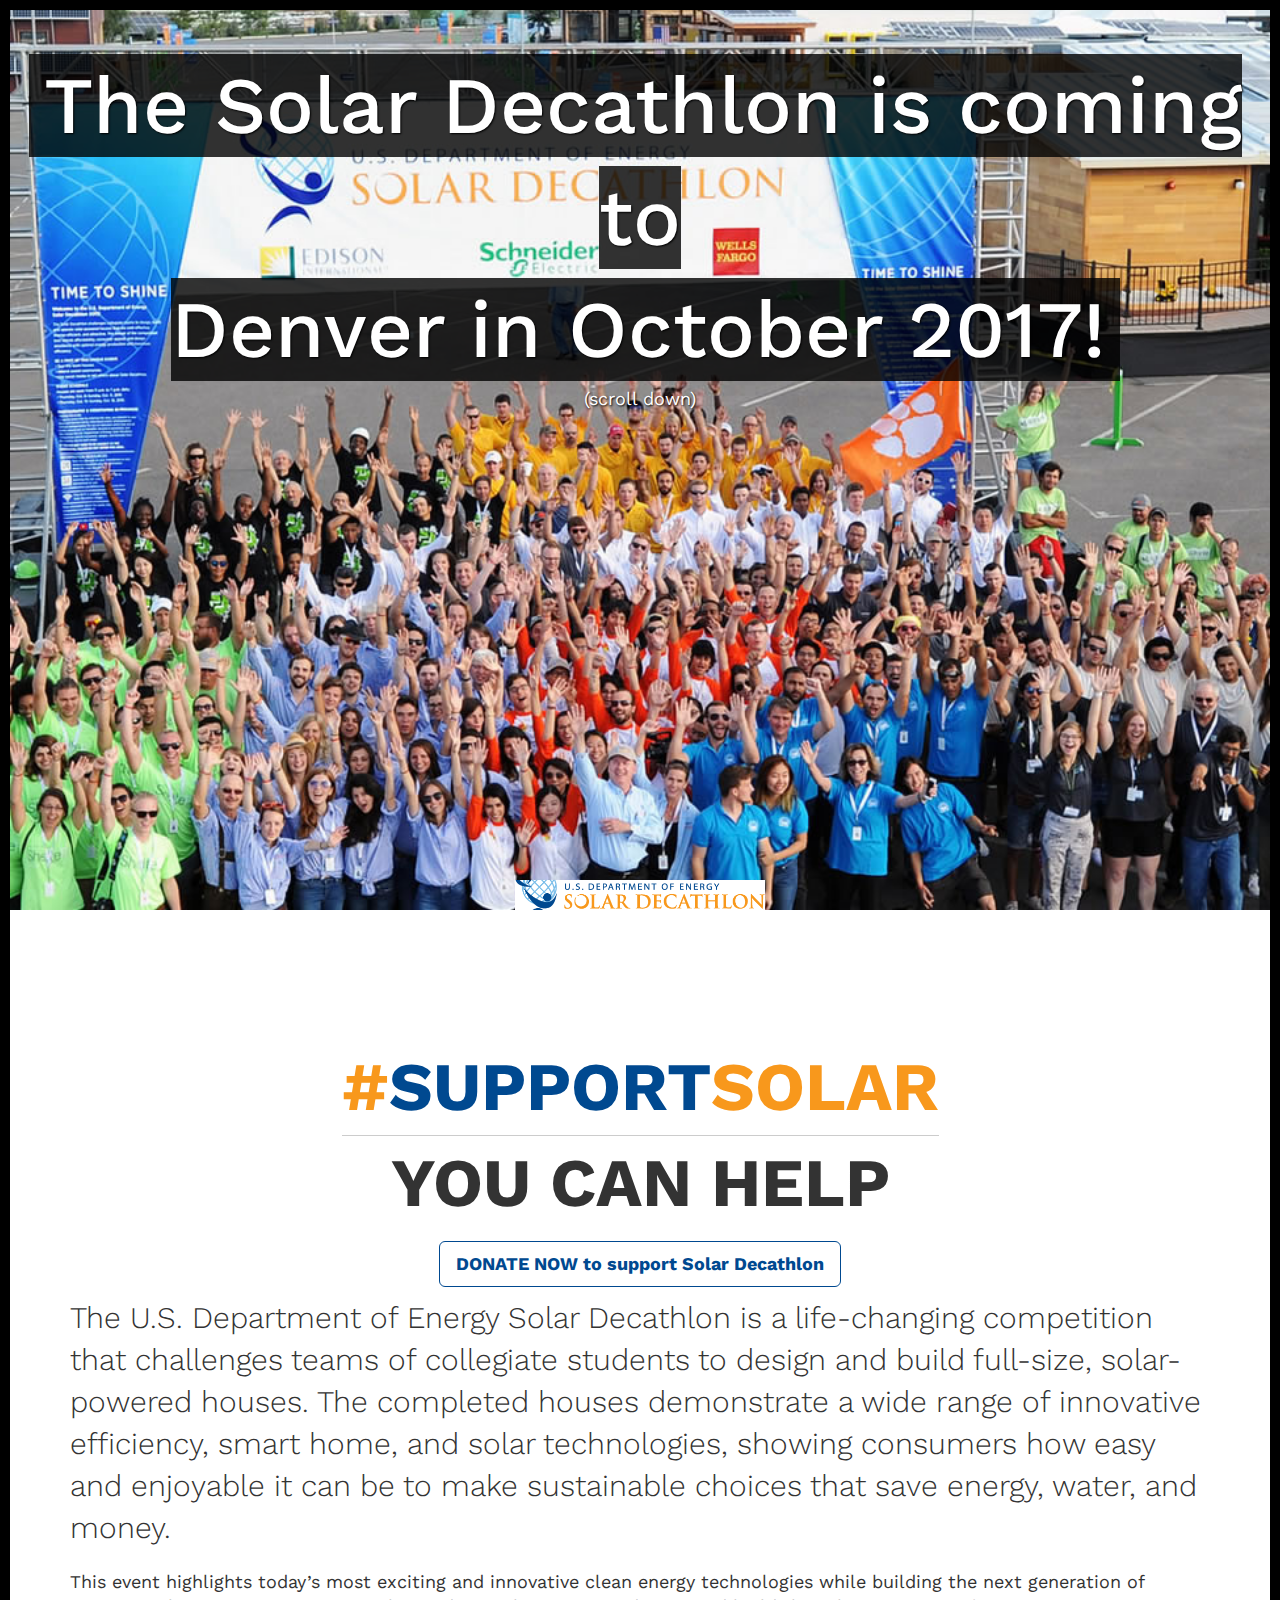
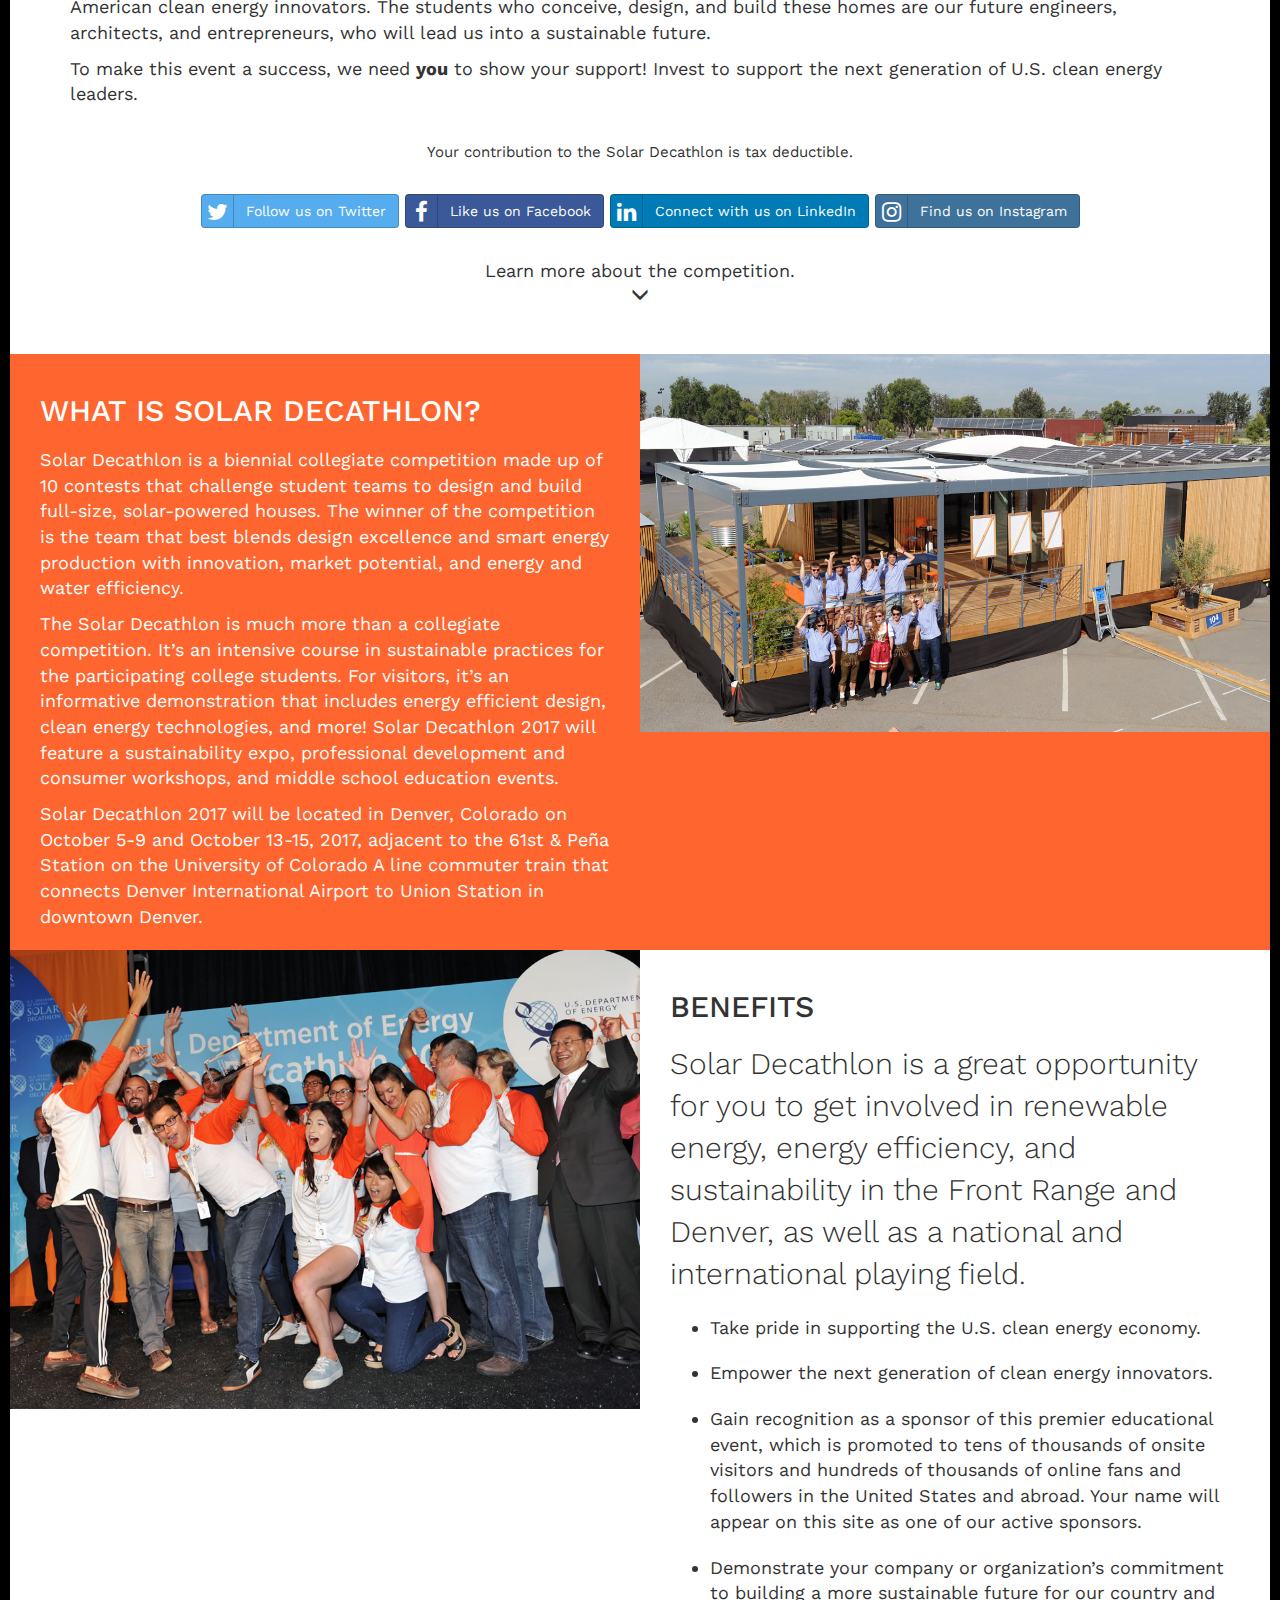
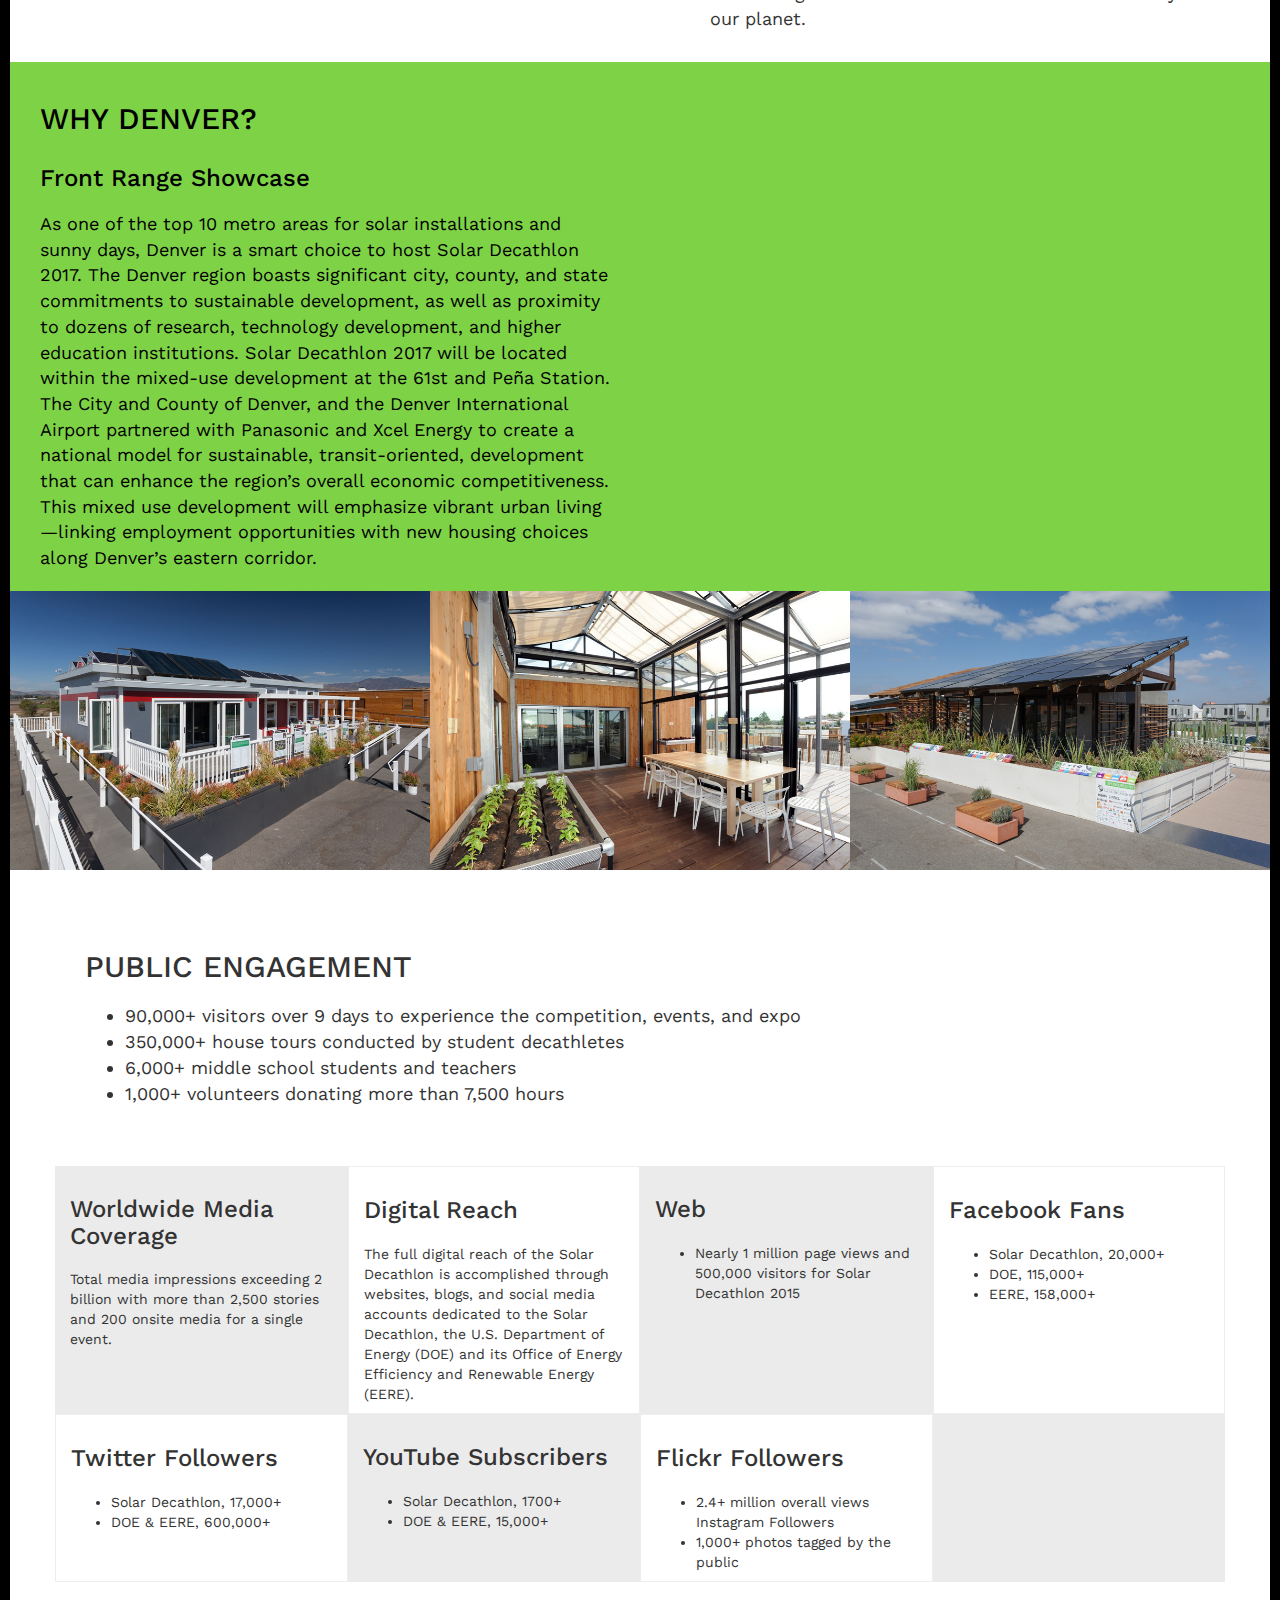
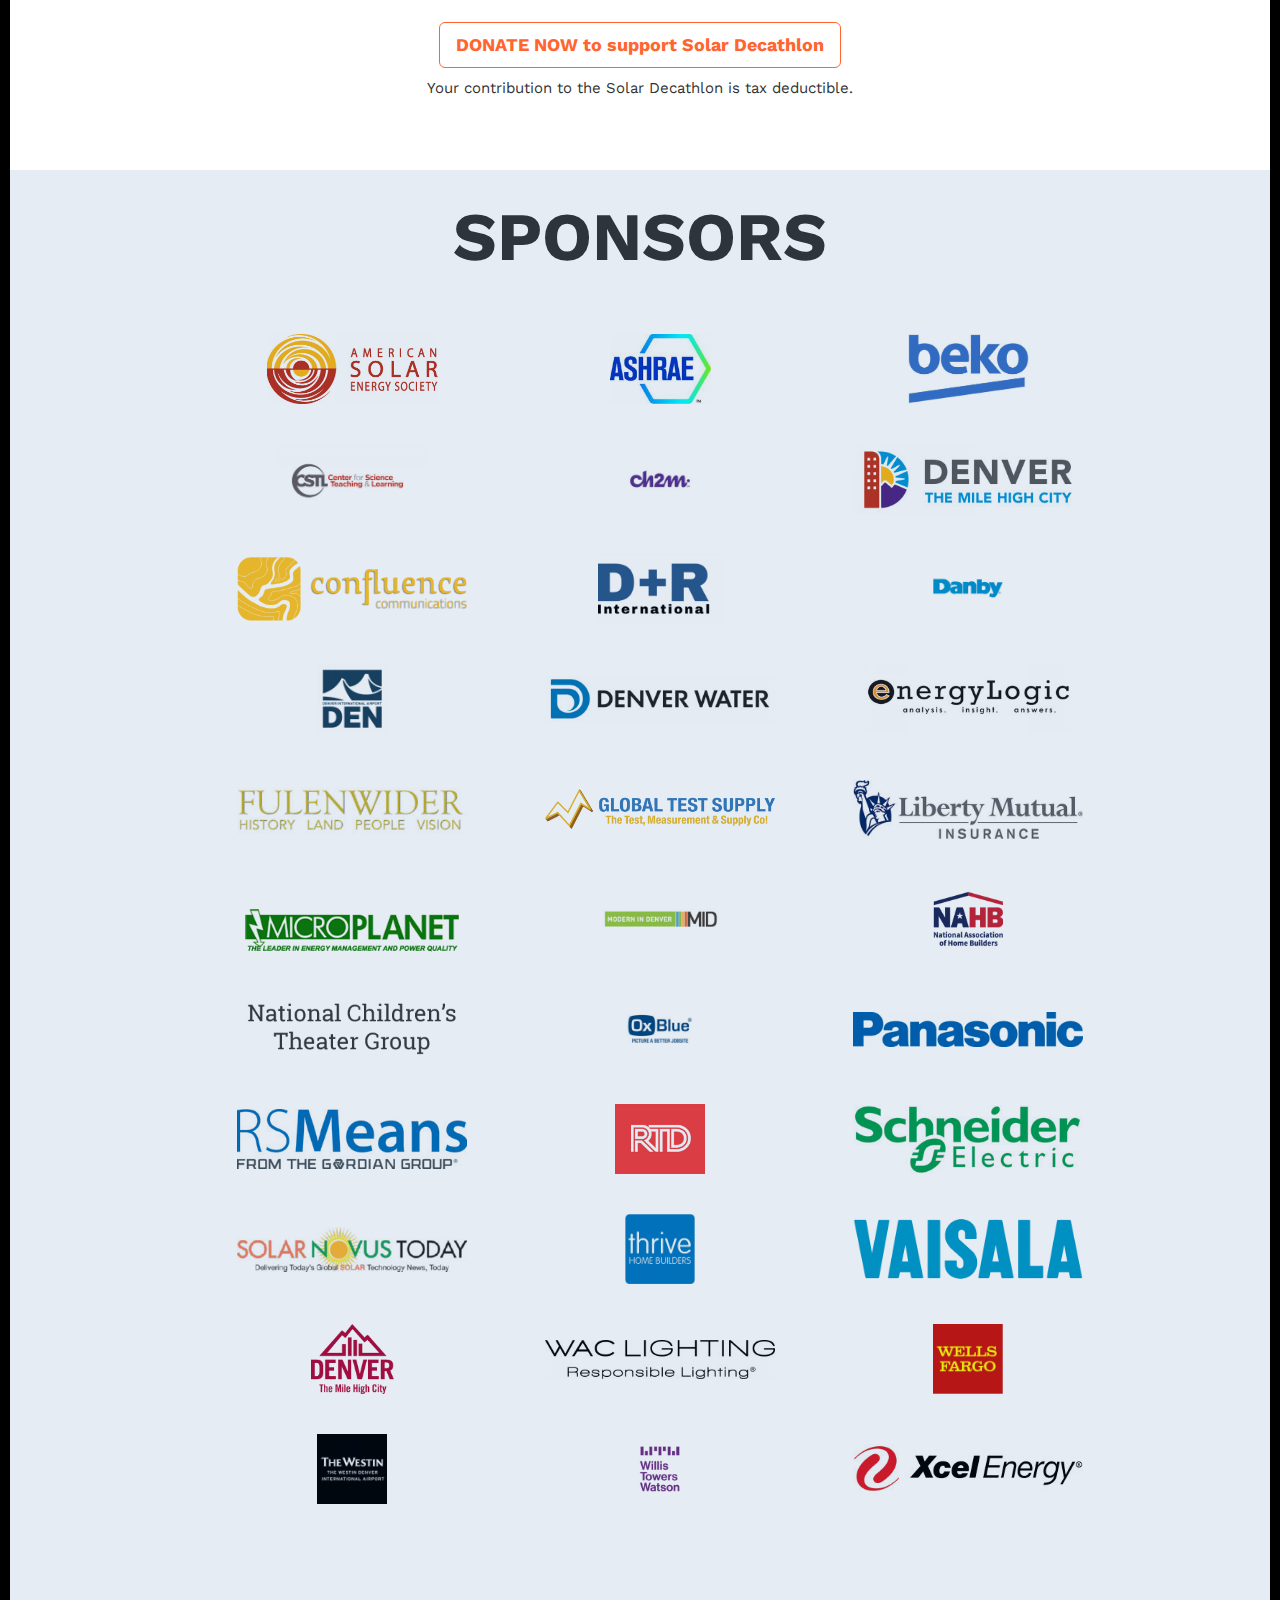
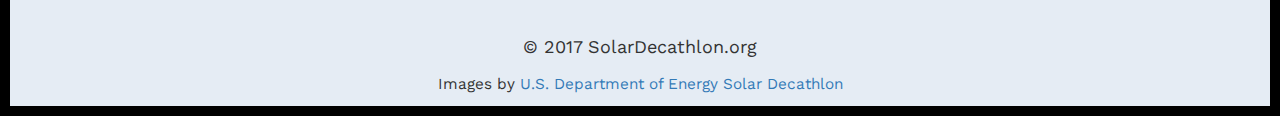
==== commit 9630bb1f: "implement leadership recommendations on homepage" ====
--- a/index.html
+++ b/index.html
@@ -41,8 +41,8 @@
         </div><!-- /.container-fluid -->
     </nav>
     <div class="fullscreen-bg">
-        <h1>The Solar Decathlon is coming to<br>Denver in October 2017!</h1><br />
-        <h3>(scroll down)</h3>
+        <h1>The Solar Decathlon is coming to<br>Denver in October 2017!</h1>
+        
         <a href="https://www.solardecathlon.gov" target="_blank"><img src="images/solardecathlon-logo.png" alt="Logo for U.S. Department of Energy Solar Decathlon"></a>
     </div>
     <div class="container" id="donate">
@@ -50,14 +50,15 @@
             <div class="col-md-12 col-md-offset-0">
                 <h2 class="text-center">
                     <a href="https://twitter.com/hashtag/supportsolar?src=hash" target="_blank"><span style="color:#F8981C;">#</span><span style="color: #004990;">SUPPORT</span><span style="color:#F8981C;">SOLAR</span></a>
-                    <br>JOIN FORCES WITH THE<br>U.S. DEPARTMENT OF ENERGY
+                    <br>YOU CAN HELP
                 </h2>
+				<p class="text-center"><a href="https://www.cstl.org/support-solar/" class="btn btn-default btn-lg text-center"><span>DONATE NOW</span> to support Solar Decathlon</a></p>
                 <p class="lead">The U.S. Department of Energy Solar Decathlon is a life-changing competition that challenges teams of collegiate students to design and build full-size, solar-powered houses. The completed houses demonstrate a wide range of innovative efficiency, smart home, and solar technologies, showing consumers how easy and enjoyable it can be to make sustainable choices that save energy, water, and money.</p>
                 <p>This event highlights today’s most exciting and innovative clean energy technologies while building the next generation of American clean energy innovators. The students who conceive, design, and build these homes are our future engineers, architects, and entrepreneurs, who will lead us into a sustainable future.</p>
                 <p>To make this event a success, we need <strong>you</strong> to show your support! Invest to support the next generation of U.S. clean energy leaders.</p>
                 <div class="row">
                     <div class="col-md-12" id="cta">
-                        <p class="text-center"><a href="https://www.cstl.org/support-solar/" class="btn btn-default btn-lg text-center"><span>DONATE NOW</span> to support Solar Decathlon</a></p>
+                        
                         <p class="text-center smallText">Your contribution to the Solar Decathlon is tax deductible.</p>
 
                         <p class="center-block text-center">
@@ -98,7 +99,7 @@
             <div class="col-md-6 matchHeight">
                 <div class="wrapper">
                     <h2>Benefits</h2>
-                    <p class="lead">Solar Decathlon is a great opportunity to get involved in renewable energy, energy efficiency, and sustainability in the Front Range and Denver, as well as a national and international playing field.</p>
+                    <p class="lead">Solar Decathlon is a great opportunity for you to get involved in renewable energy, energy efficiency, and sustainability in the Front Range and Denver, as well as a national and international playing field.</p>
                     <ul>
                         <li>Take pride in supporting the U.S. clean energy economy.</li>
                         <li>Empower the next generation of clean energy innovators.</li>
@@ -323,6 +324,8 @@
 
 
         });
+		
+		$("#home .fullscreen-bg h1").after("<span>(scroll down)</span>");
 
         smoothScroll.init({
             offset: 20
--- a/styles.css
+++ b/styles.css
@@ -120,6 +120,7 @@
 #home .fullscreen-bg h1 {font-size:80px;color:#fff;text-align: center;padding:5px;text-shadow:1px 1px 2px #000;background: rgba(0,0,0,0.8);display: inline;line-height: 1.4;margin: 0 auto;box-shadow: 10px 0 0 rgba(0,0,0,0.8), -10px 0 0 rgba(0,0,0,0.8);}
 #home .fullscreen-bg h3 {font-size:40px;color:#fff;text-align: center;padding:5px;text-shadow:1px 1px 2px #000;background: rgba(0,0,0,0.8);display: inline;
                    line-height: 1.4;margin: 0 auto;box-shadow: 10px 0 0 rgba(0,0,0,0.8), -10px 0 0 rgba(0,0,0,0.8);}
+#home .fullscreen-bg span {display:block;font-size:18px;color:#fff;text-shadow:1px 1px 2px #000;}				   
 
 #home .fullscreen-bg a {display:block;margin:0 auto;position: absolute;bottom: 0; left: 0; right: 0;background: #fff; padding: 15px;width:250px;z-index: 2;}
 #home .fullscreen-bg img {width:100%;}
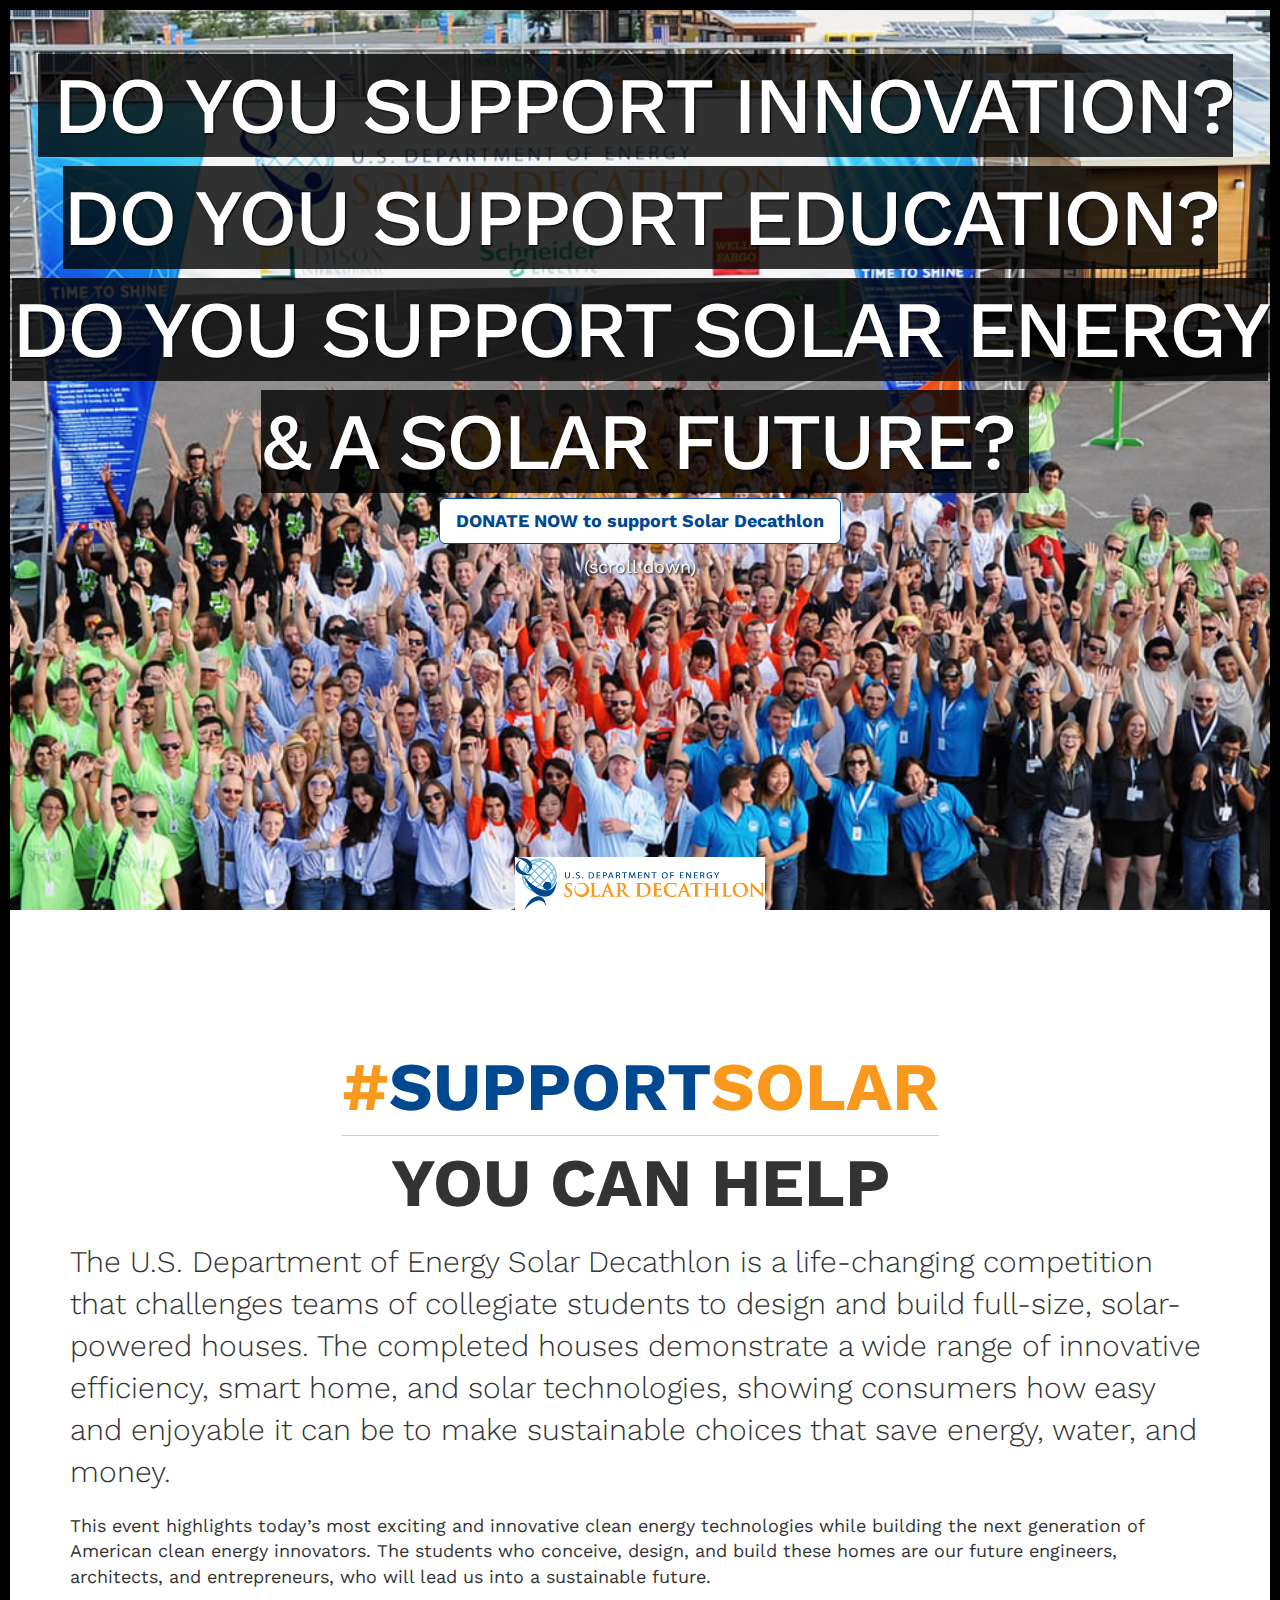
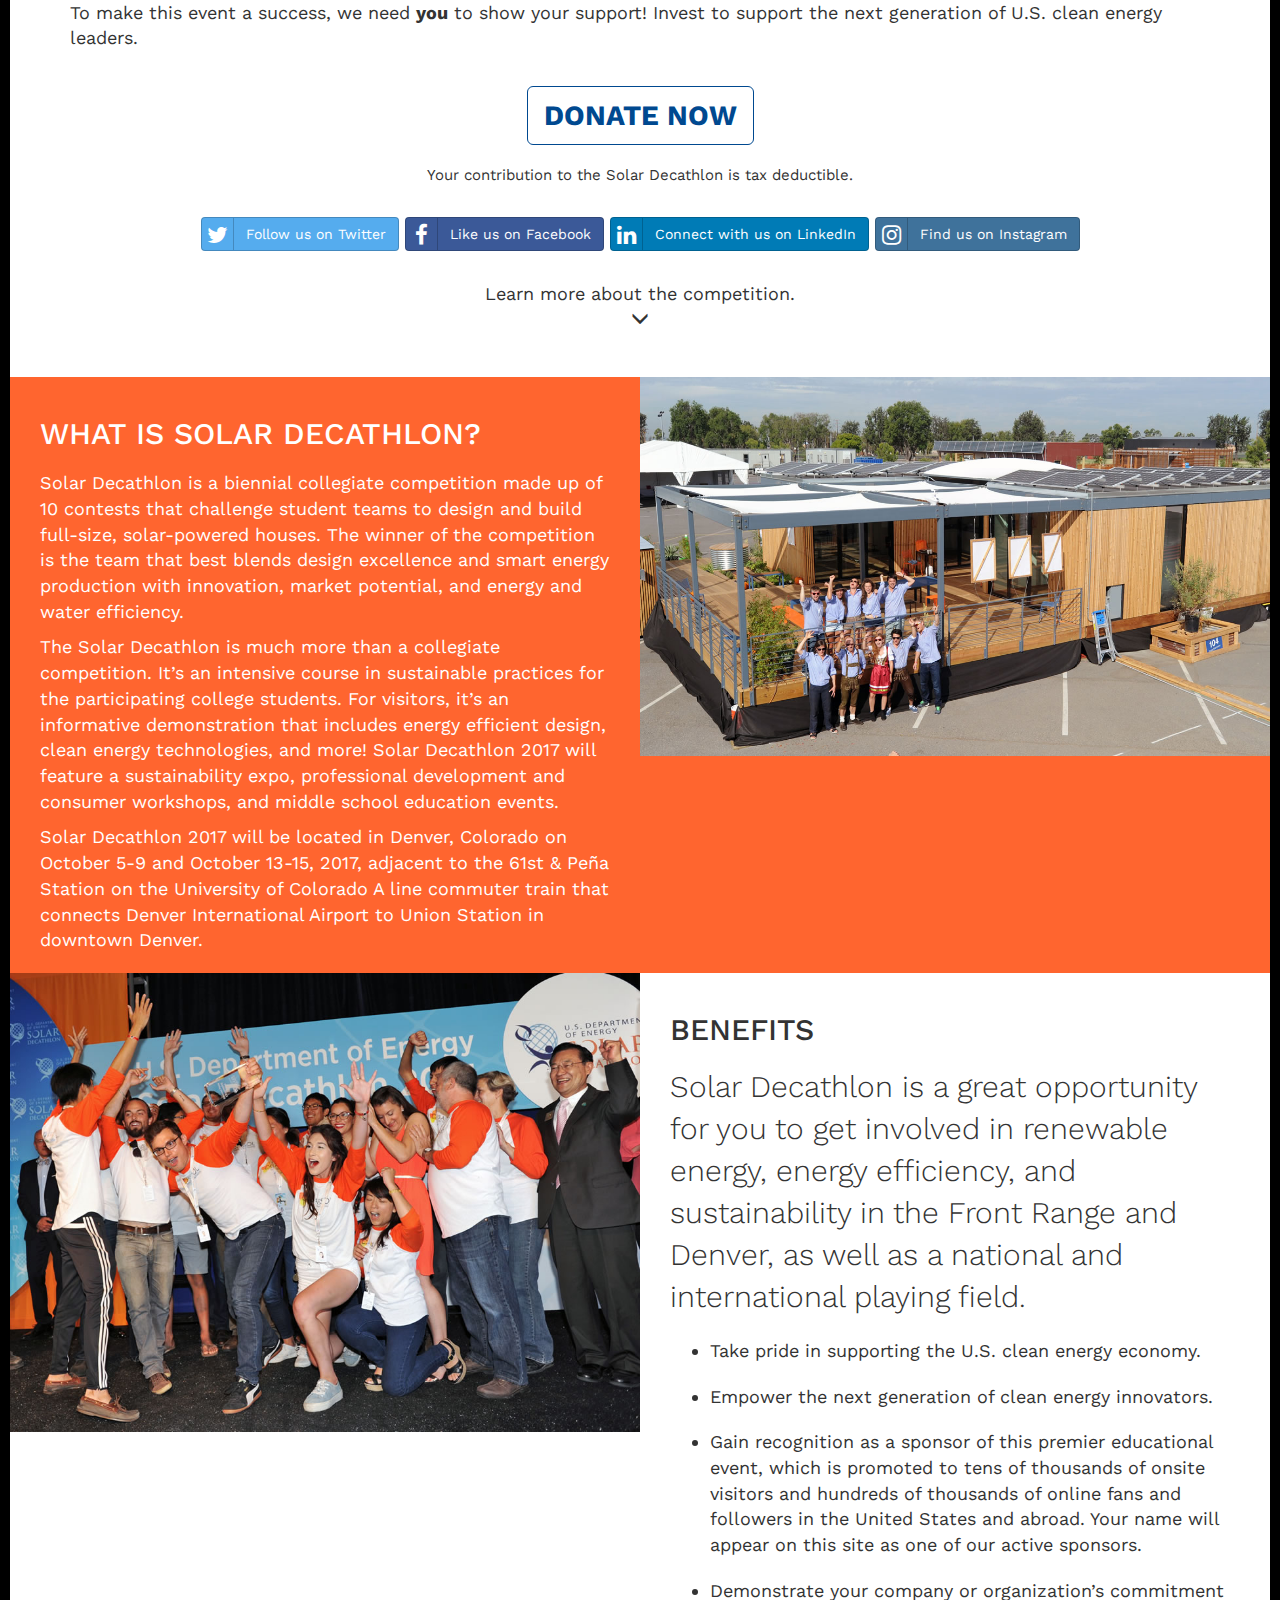
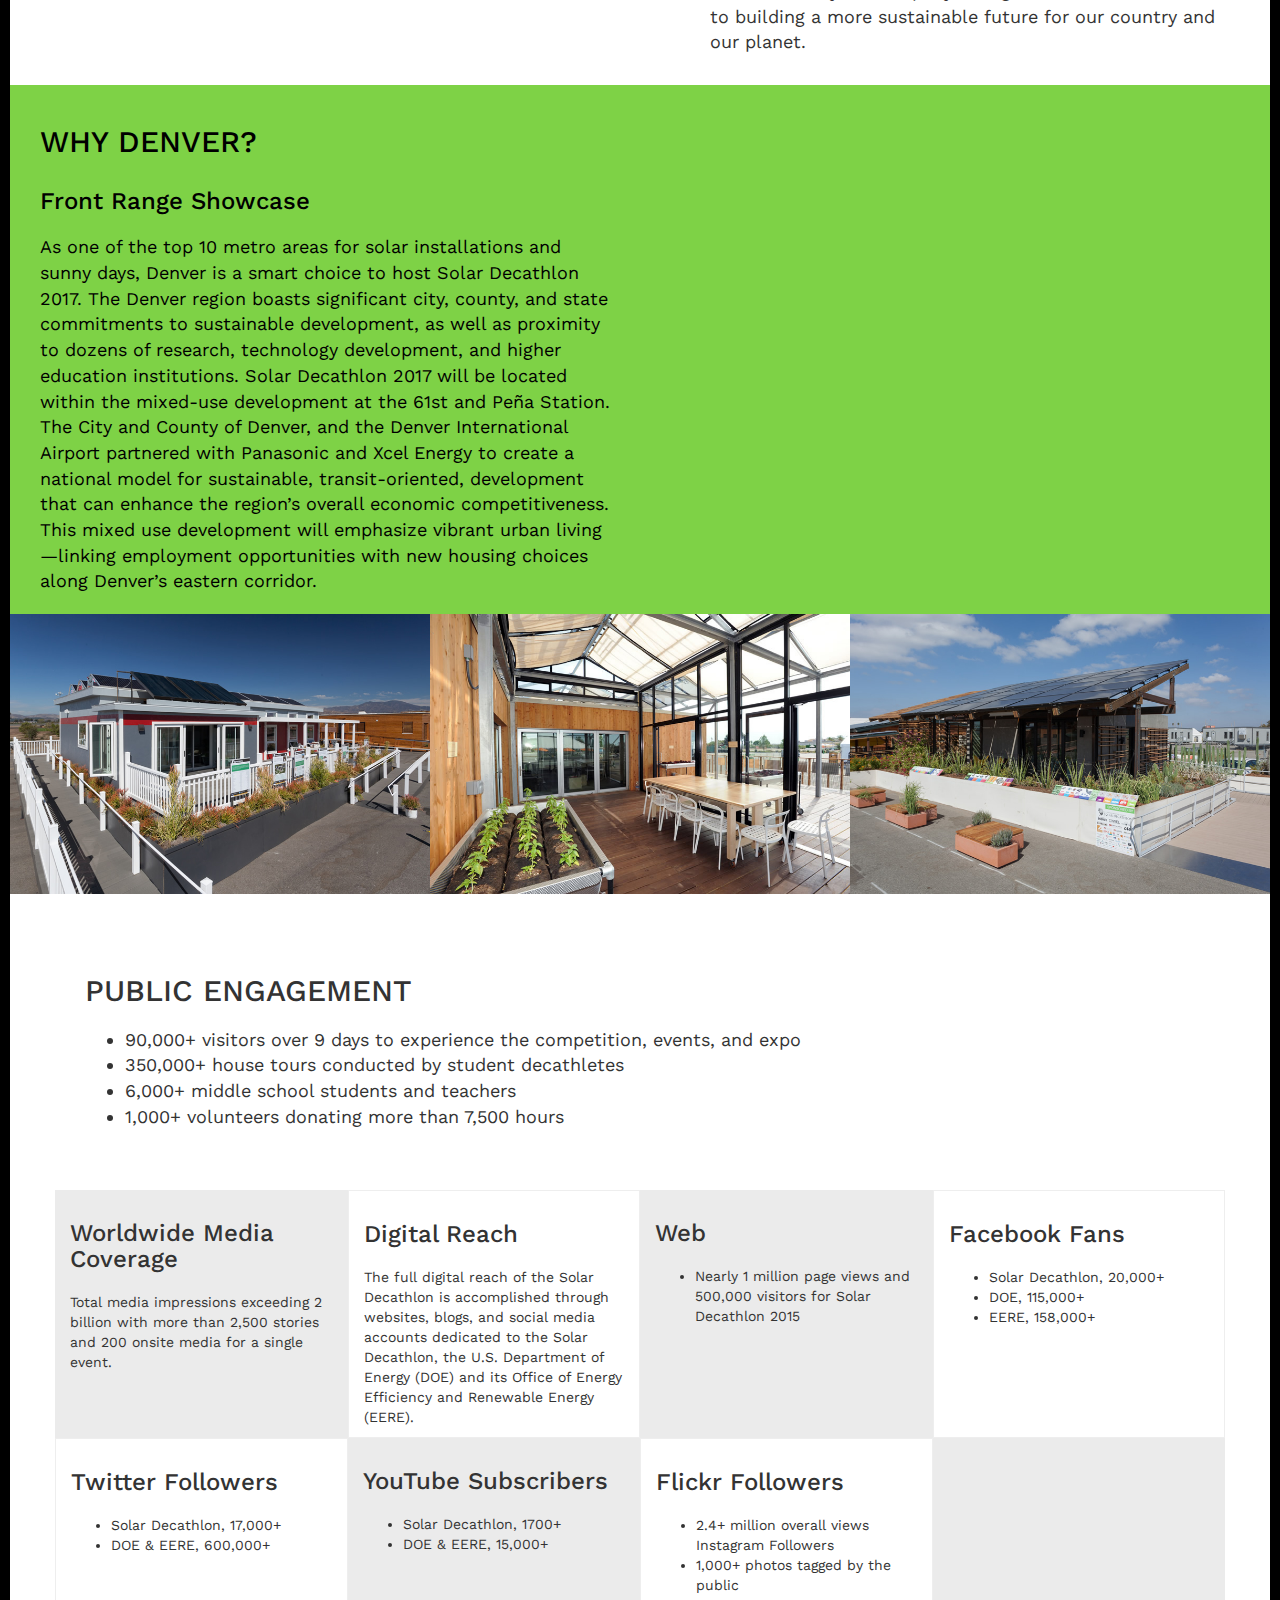
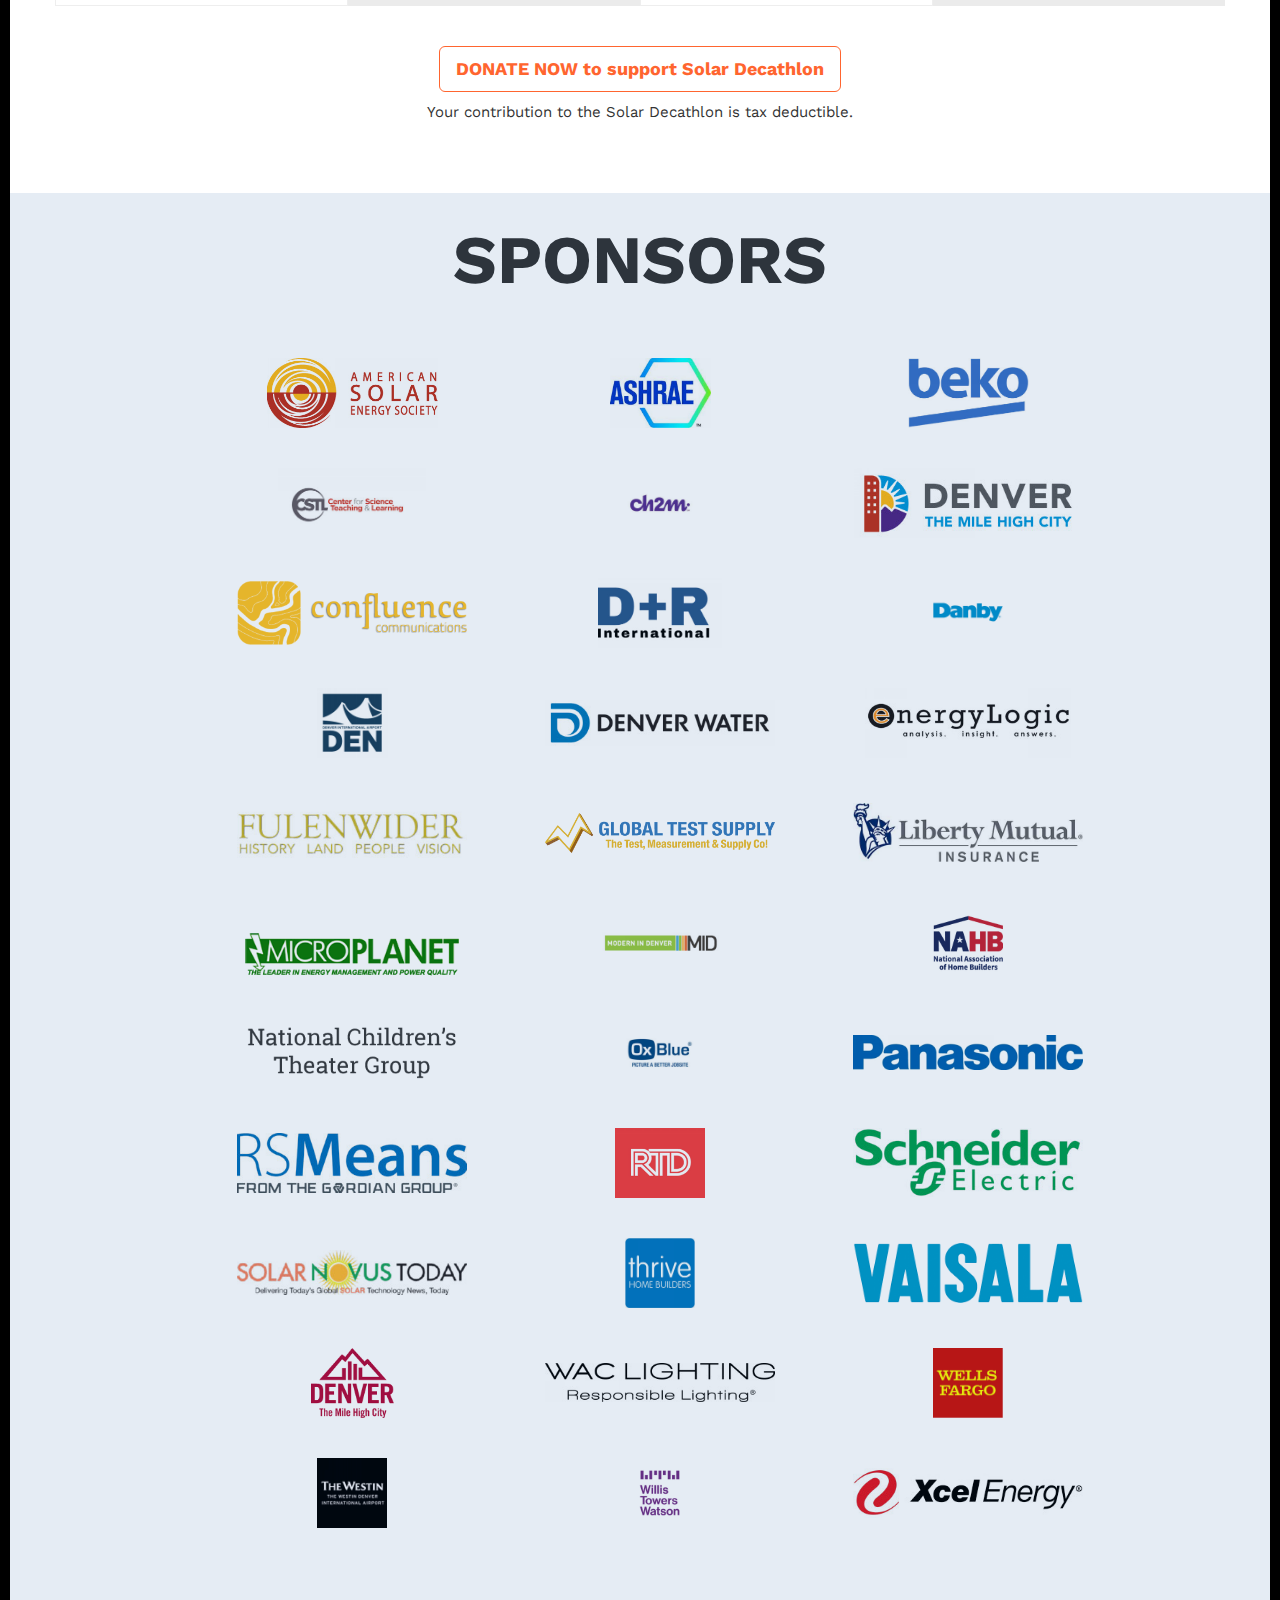
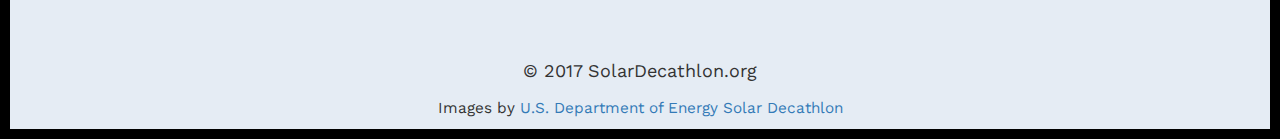
==== commit bc7266e8: "update hero" ====
--- a/index.html
+++ b/index.html
@@ -41,9 +41,9 @@
         </div><!-- /.container-fluid -->
     </nav>
     <div class="fullscreen-bg">
-        <h1>The Solar Decathlon is coming to<br>Denver in October 2017!</h1>
-        
-        <a href="https://www.solardecathlon.gov" target="_blank"><img src="images/solardecathlon-logo.png" alt="Logo for U.S. Department of Energy Solar Decathlon"></a>
+		<h1>Do you support innovation?<br>Do you support education?<br><span>Do you support solar energy &amp; a solar future?</span></h1>
+        <p class="text-center"><a href="https://www.cstl.org/support-solar/" class="btn btn-default btn-lg text-center"><span>DONATE NOW</span> to support Solar Decathlon</a></p>
+        <a id="solardecathlonLink" href="https://www.solardecathlon.gov" target="_blank"><img src="images/solardecathlon-logo.png" alt="Logo for U.S. Department of Energy Solar Decathlon"></a>
     </div>
     <div class="container" id="donate">
         <div class="row">
@@ -52,13 +52,13 @@
                     <a href="https://twitter.com/hashtag/supportsolar?src=hash" target="_blank"><span style="color:#F8981C;">#</span><span style="color: #004990;">SUPPORT</span><span style="color:#F8981C;">SOLAR</span></a>
                     <br>YOU CAN HELP
                 </h2>
-				<p class="text-center"><a href="https://www.cstl.org/support-solar/" class="btn btn-default btn-lg text-center"><span>DONATE NOW</span> to support Solar Decathlon</a></p>
+				
                 <p class="lead">The U.S. Department of Energy Solar Decathlon is a life-changing competition that challenges teams of collegiate students to design and build full-size, solar-powered houses. The completed houses demonstrate a wide range of innovative efficiency, smart home, and solar technologies, showing consumers how easy and enjoyable it can be to make sustainable choices that save energy, water, and money.</p>
                 <p>This event highlights today’s most exciting and innovative clean energy technologies while building the next generation of American clean energy innovators. The students who conceive, design, and build these homes are our future engineers, architects, and entrepreneurs, who will lead us into a sustainable future.</p>
                 <p>To make this event a success, we need <strong>you</strong> to show your support! Invest to support the next generation of U.S. clean energy leaders.</p>
                 <div class="row">
                     <div class="col-md-12" id="cta">
-                        
+                        <p class="text-center"><a href="https://www.cstl.org/support-solar/" class="btn btn-default btn-lg text-center"><span>DONATE NOW</span></a></p>
                         <p class="text-center smallText">Your contribution to the Solar Decathlon is tax deductible.</p>
 
                         <p class="center-block text-center">
@@ -325,7 +325,7 @@
 
         });
 		
-		$("#home .fullscreen-bg h1").after("<span>(scroll down)</span>");
+		$("#home .fullscreen-bg p").after("<span id='scrollMsg'>(scroll down)</span>");
 
         smoothScroll.init({
             offset: 20
--- a/styles.css
+++ b/styles.css
@@ -117,12 +117,13 @@
     font-size: 15px;
 }
 	
-#home .fullscreen-bg h1 {font-size:80px;color:#fff;text-align: center;padding:5px;text-shadow:1px 1px 2px #000;background: rgba(0,0,0,0.8);display: inline;line-height: 1.4;margin: 0 auto;box-shadow: 10px 0 0 rgba(0,0,0,0.8), -10px 0 0 rgba(0,0,0,0.8);}
+#home .fullscreen-bg h1 {font-size:80px;color:#fff;text-align: center;padding:5px;text-shadow:1px 1px 2px #000;background: rgba(0,0,0,0.8);display: inline;line-height: 1.4;margin: 0 auto;box-shadow: 10px 0 0 rgba(0,0,0,0.8), -10px 0 0 rgba(0,0,0,0.8);text-transform:uppercase;letter-spacing:-3px;}
+
 #home .fullscreen-bg h3 {font-size:40px;color:#fff;text-align: center;padding:5px;text-shadow:1px 1px 2px #000;background: rgba(0,0,0,0.8);display: inline;
                    line-height: 1.4;margin: 0 auto;box-shadow: 10px 0 0 rgba(0,0,0,0.8), -10px 0 0 rgba(0,0,0,0.8);}
-#home .fullscreen-bg span {display:block;font-size:18px;color:#fff;text-shadow:1px 1px 2px #000;}				   
-
-#home .fullscreen-bg a {display:block;margin:0 auto;position: absolute;bottom: 0; left: 0; right: 0;background: #fff; padding: 15px;width:250px;z-index: 2;}
+#home #scrollMsg {display:block;font-size:18px;color:#fff;text-shadow:1px 1px 2px #000;}				   
+
+#solardecathlonLink {display:block;margin:0 auto;position: absolute;bottom: 0; left: 0; right: 0;background: #fff; padding: 15px;width:250px;z-index: 2;height:53px;}
 #home .fullscreen-bg img {width:100%;}
 
 .lead{font-size: 30px;}
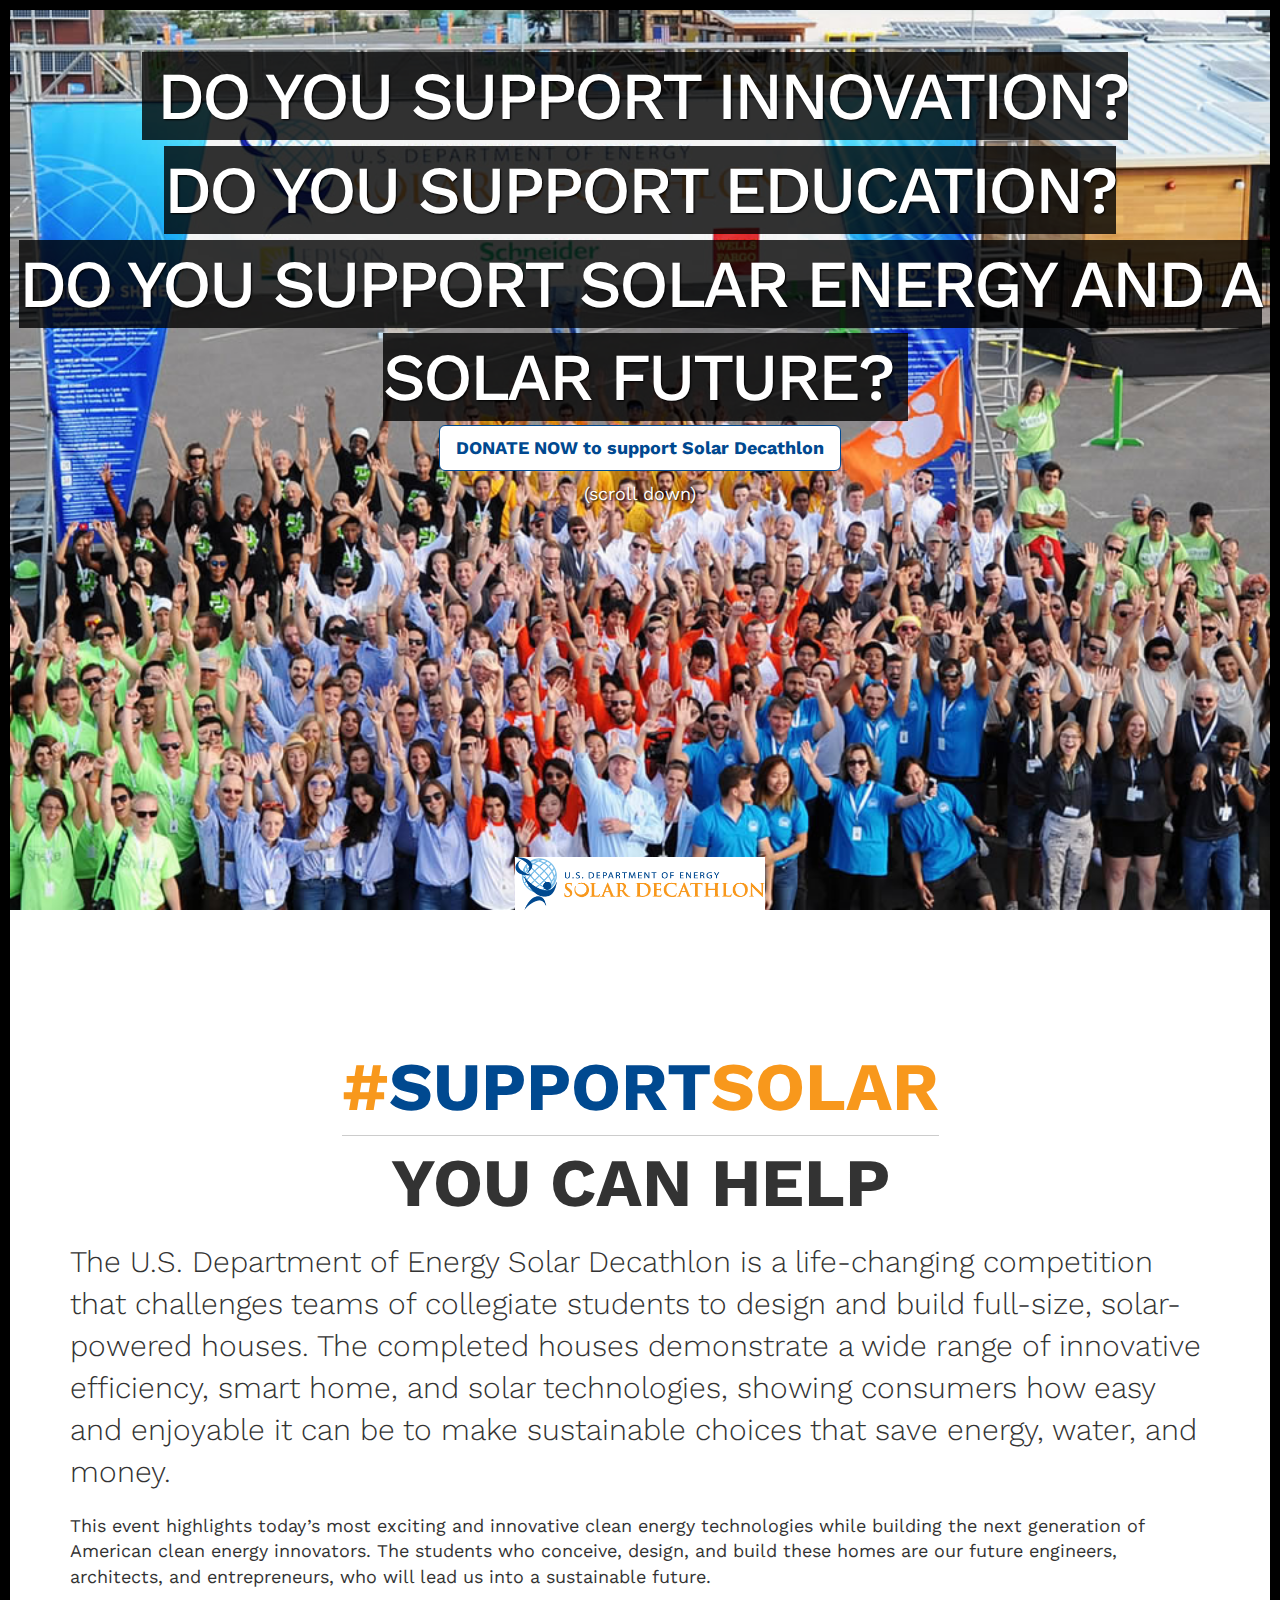
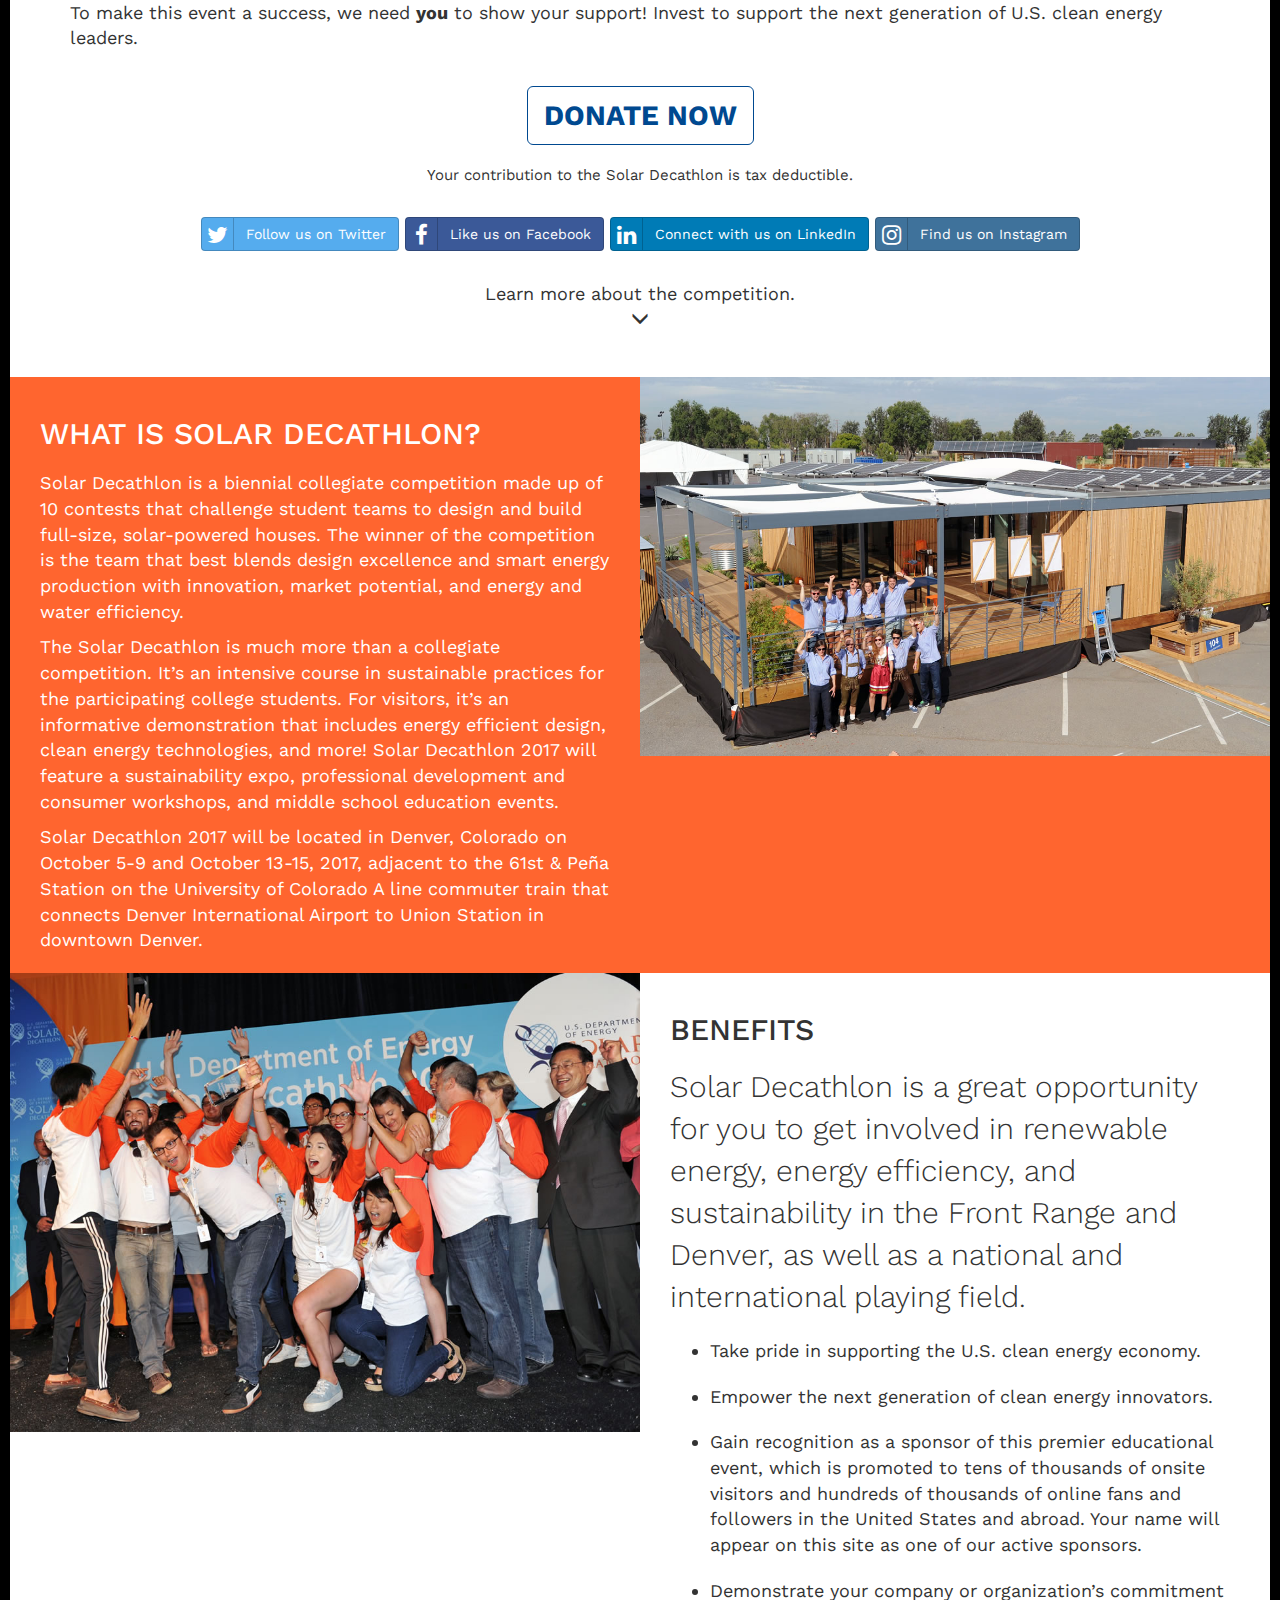
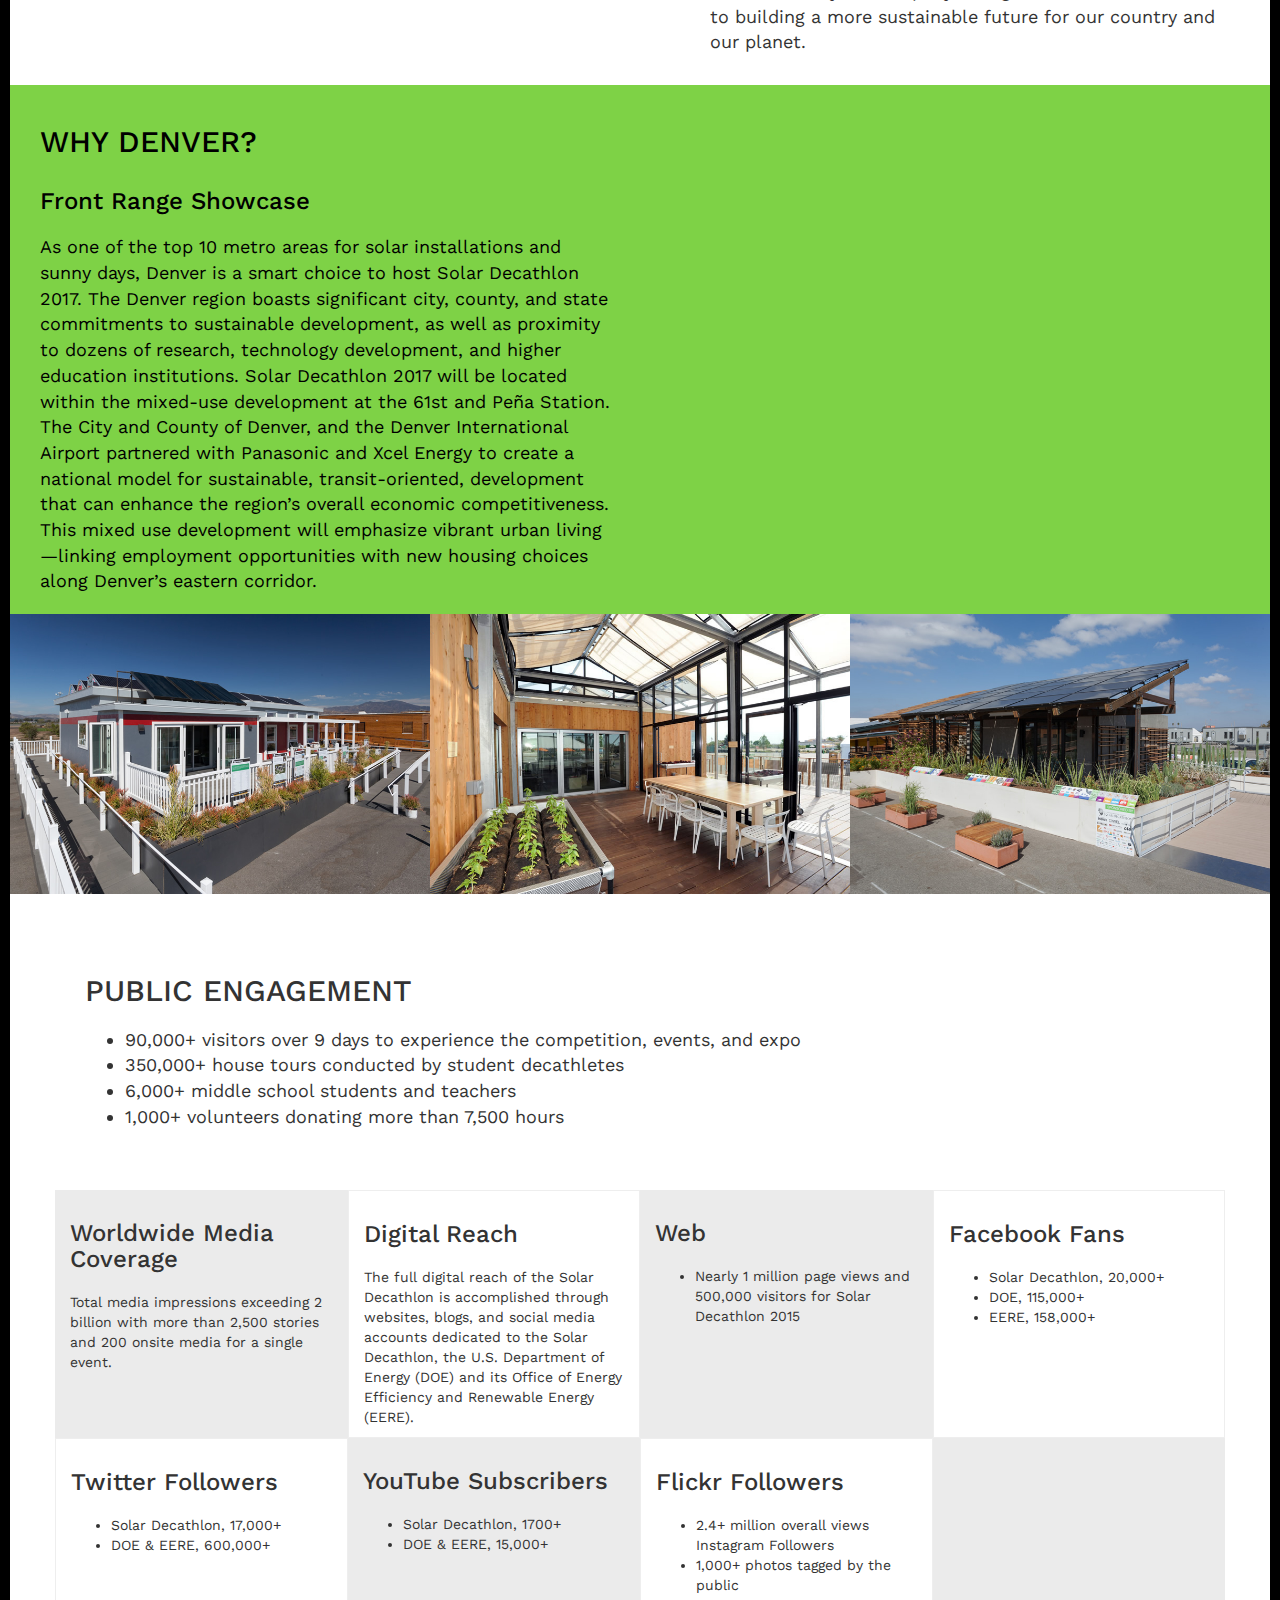
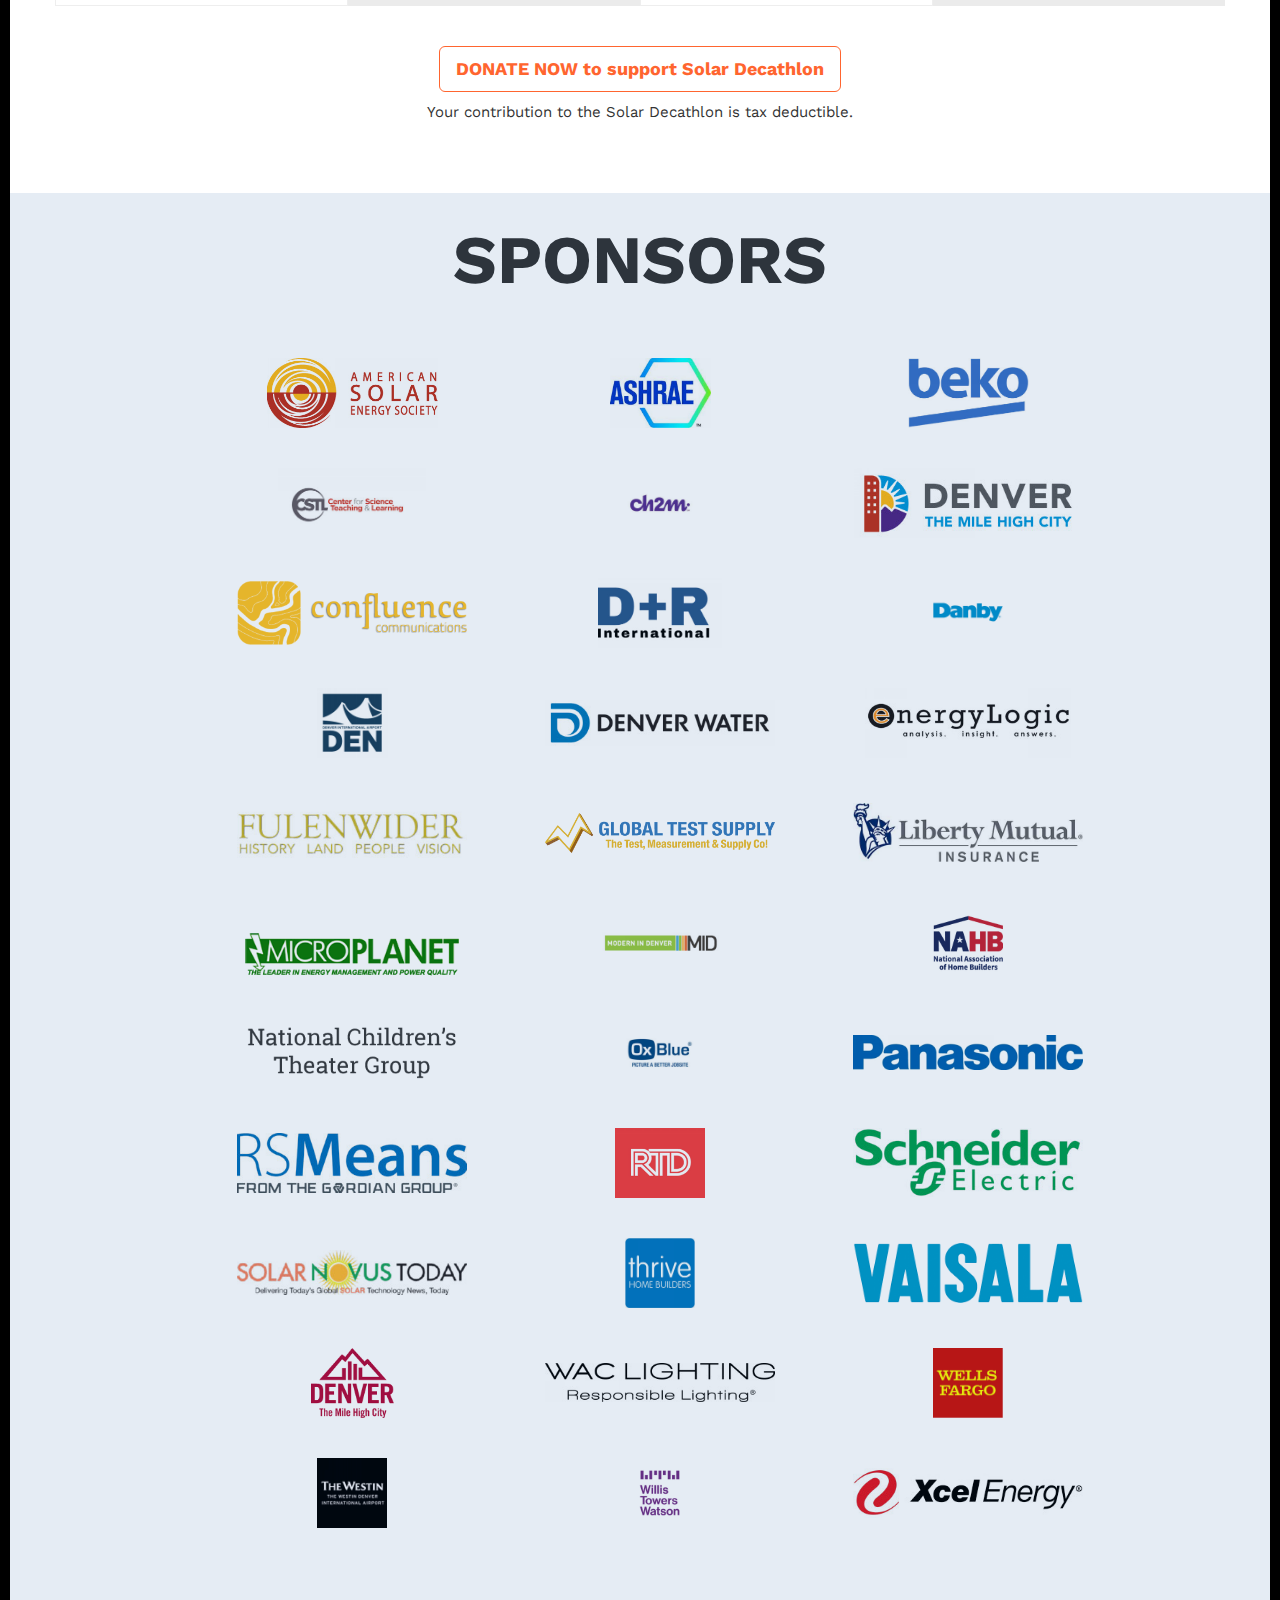
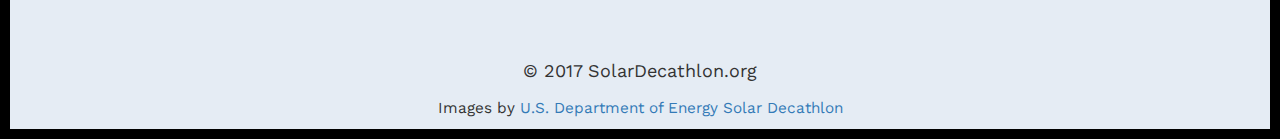
==== commit ba741da8: "remove ampersand" ====
--- a/index.html
+++ b/index.html
@@ -41,7 +41,7 @@
         </div><!-- /.container-fluid -->
     </nav>
     <div class="fullscreen-bg">
-		<h1>Do you support innovation?<br>Do you support education?<br><span>Do you support solar energy &amp; a solar future?</span></h1>
+		<h1>Do you support innovation?<br>Do you support education?<br><span>Do you support solar energy and a solar future?</span></h1>
         <p class="text-center"><a href="https://www.cstl.org/support-solar/" class="btn btn-default btn-lg text-center"><span>DONATE NOW</span> to support Solar Decathlon</a></p>
         <a id="solardecathlonLink" href="https://www.solardecathlon.gov" target="_blank"><img src="images/solardecathlon-logo.png" alt="Logo for U.S. Department of Energy Solar Decathlon"></a>
     </div>
--- a/styles.css
+++ b/styles.css
@@ -279,15 +279,14 @@
     .fullscreen-bg {
         /* background: url('http://dev2.slicejack.com/fullscreen-video-demo/img/videoframe.jpg') center center / cover no-repeat; */
     }
-
     .fullscreen-bg__video {display: none;}
 	.row-eq-height [class*='col-'] {display: inline-block;}
 		
 }
 	
-@media (min-width: 768px)
-.lead {
-    font-size: 30px;
+@media (min-width: 768px){
+.lead {font-size: 30px;}
+#home .fullscreen-bg h1 {font-size:67px;}
 }
 
 @media (max-width: 1024px) {
@@ -301,7 +300,7 @@
 @media (max-width: 480px) {
 	body {font-size: 14px;}
 	.fullscreen-bg h1 {font-size:56px;}
-	#home .fullscreen-bg h1 {font-size:63px;}
+	#home .fullscreen-bg h1 {font-size:42px;}
     .fullscreen-bg h3 {font-size:25px;}
 	.fullscreen-bg {animation: none;background-size: cover;background-position: center top;}
 	#donate h2, #sponsors h2 {font-size: 42px;}
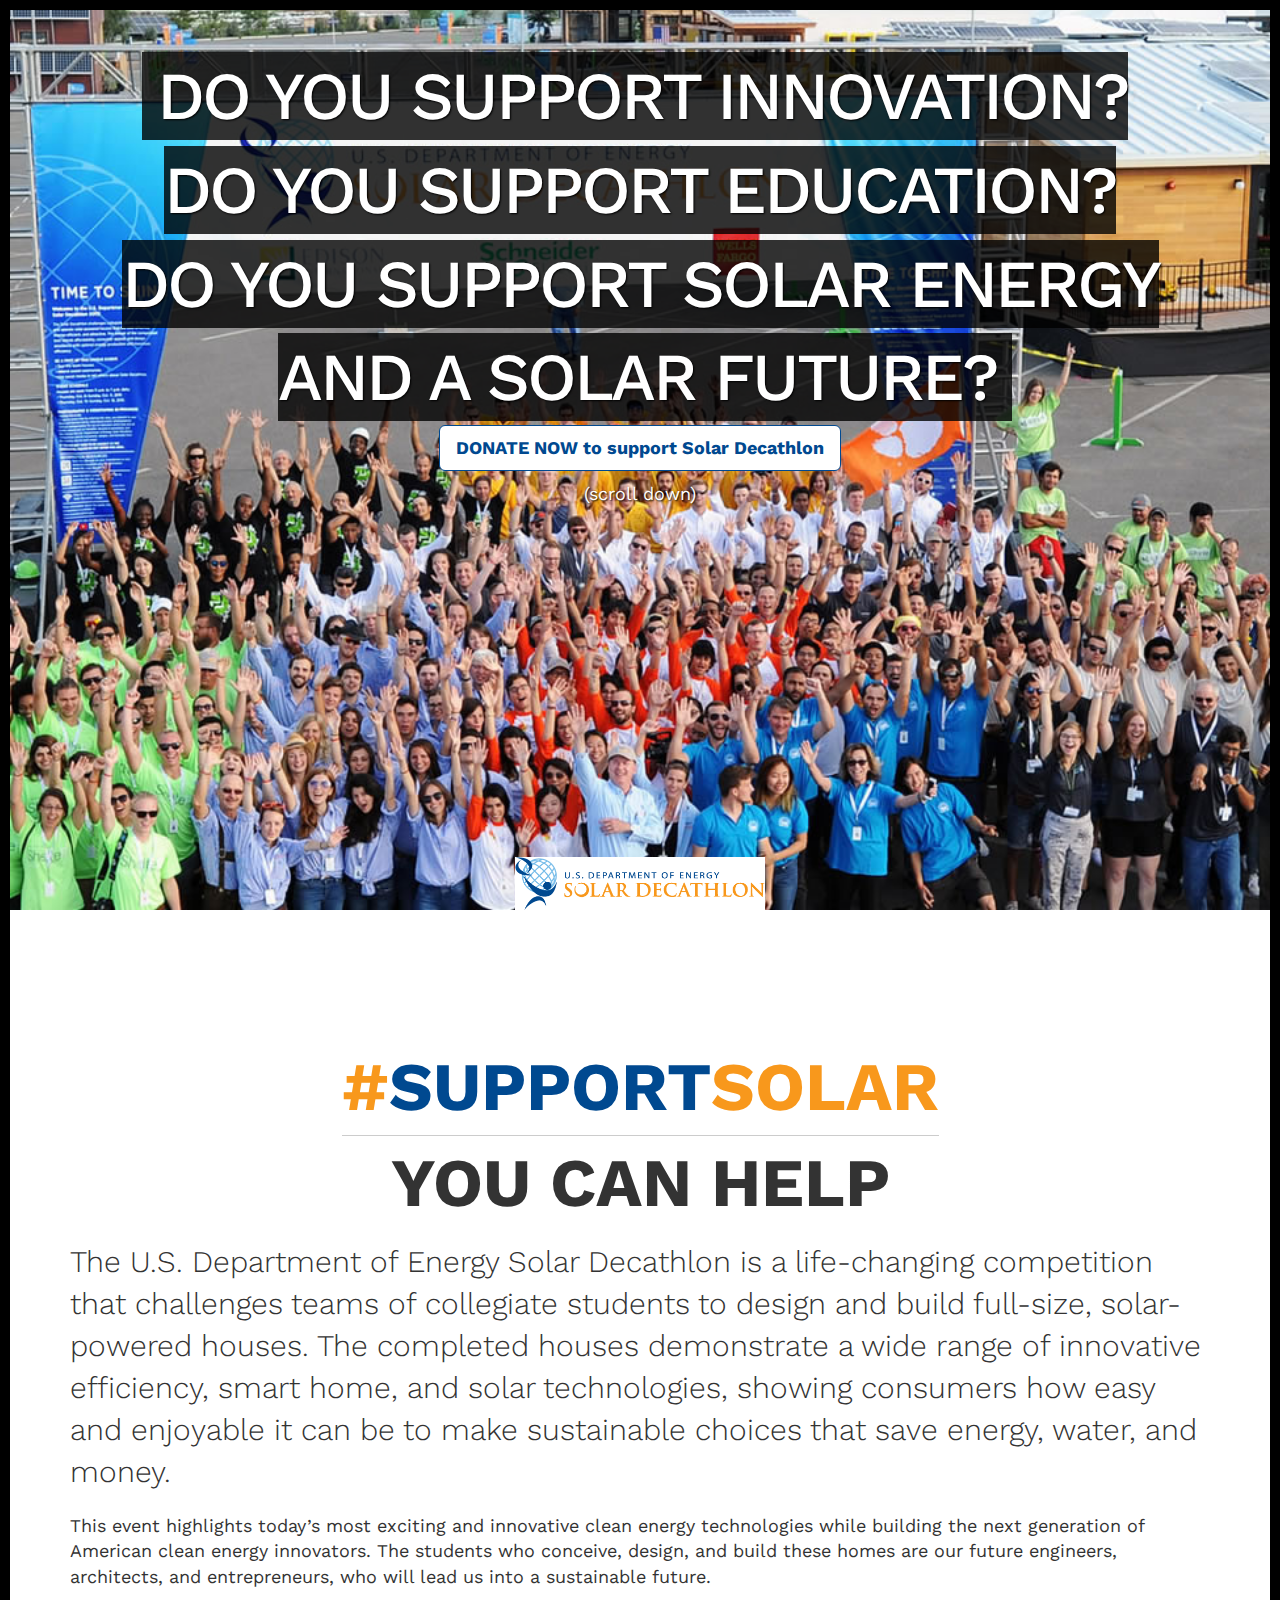
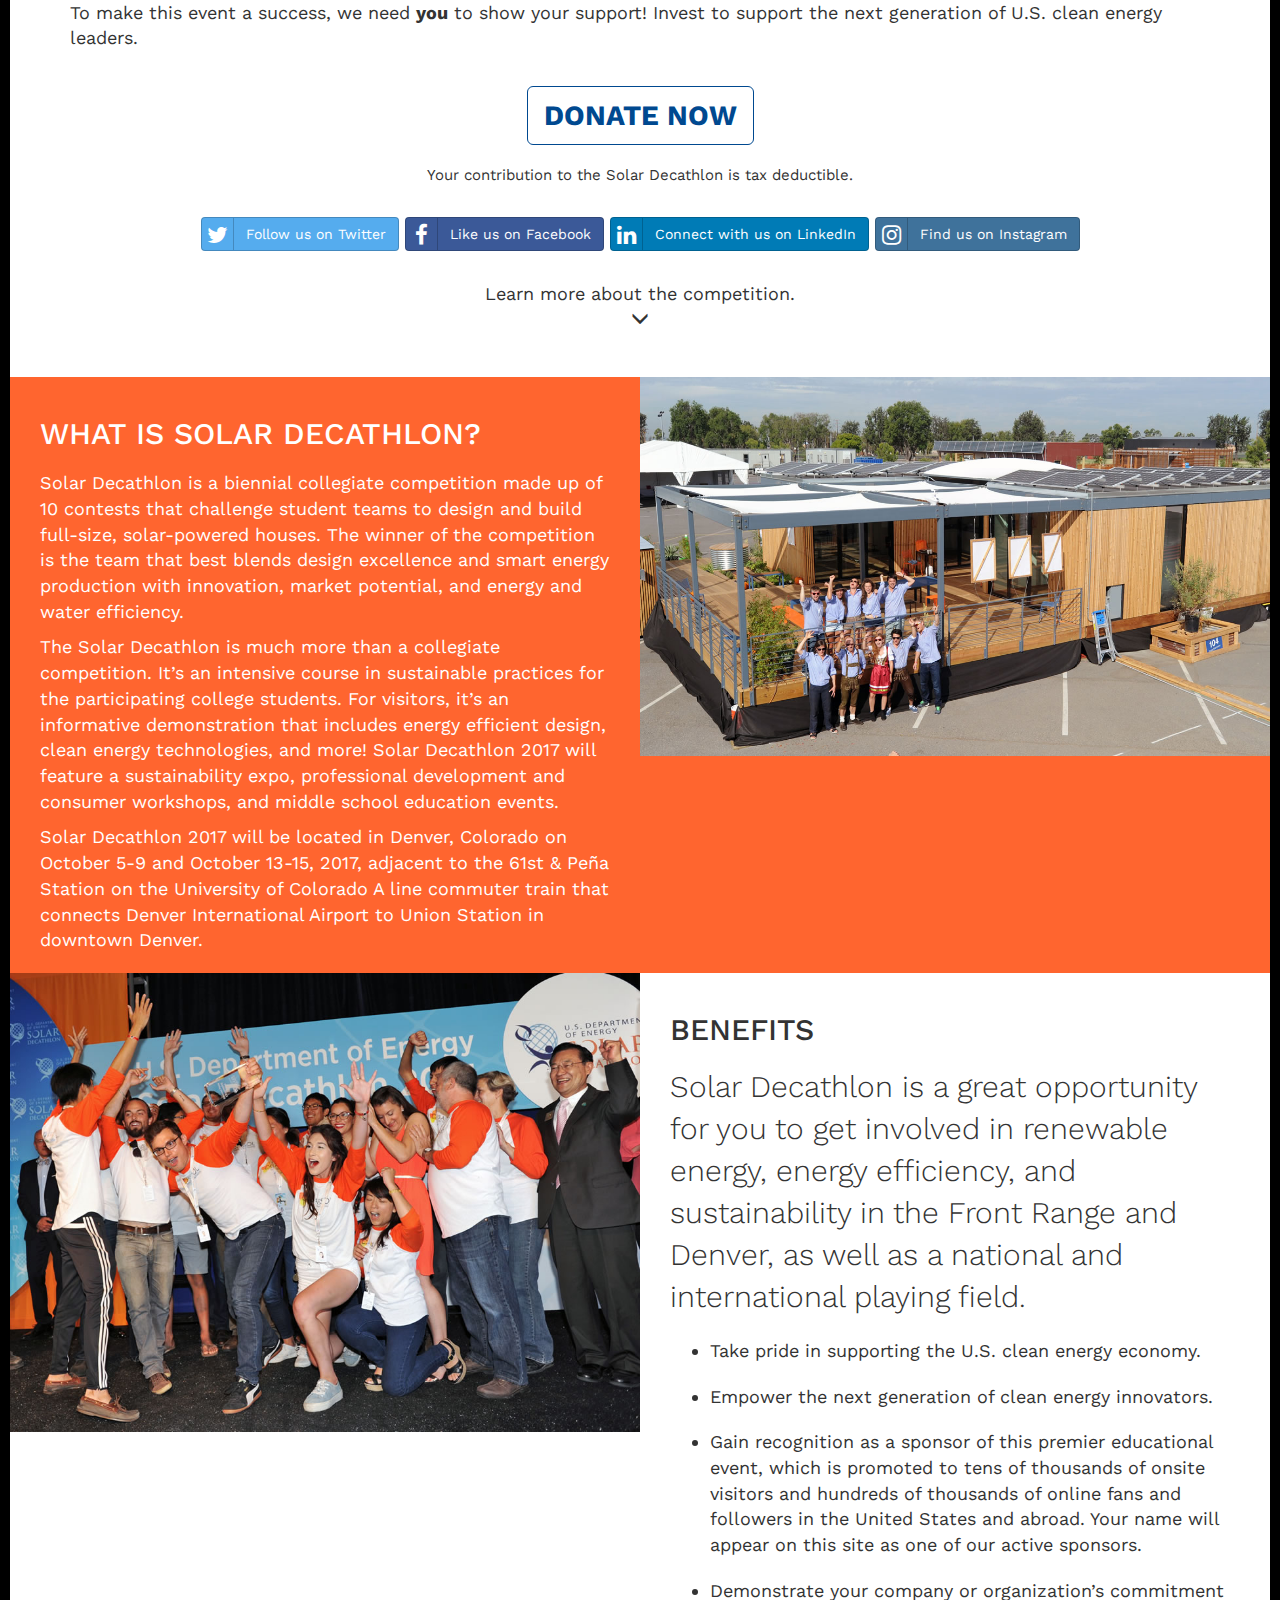
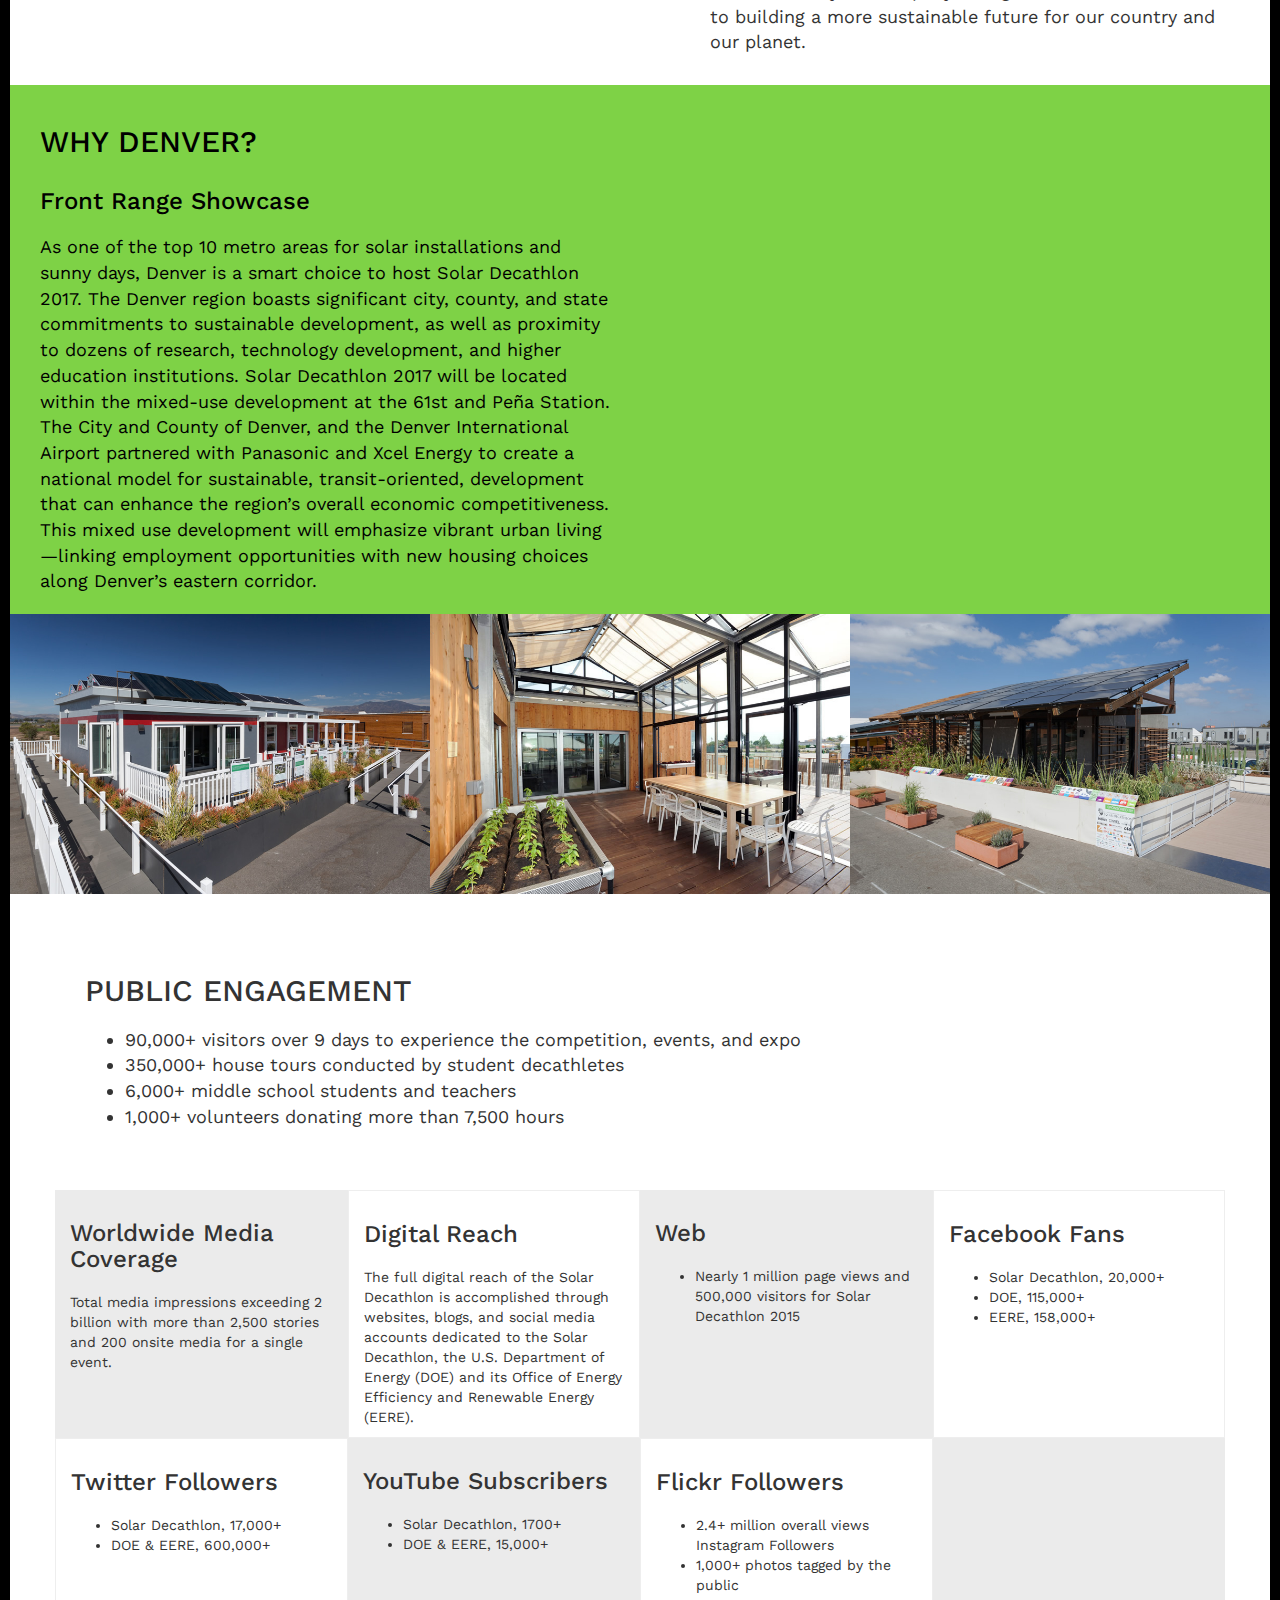
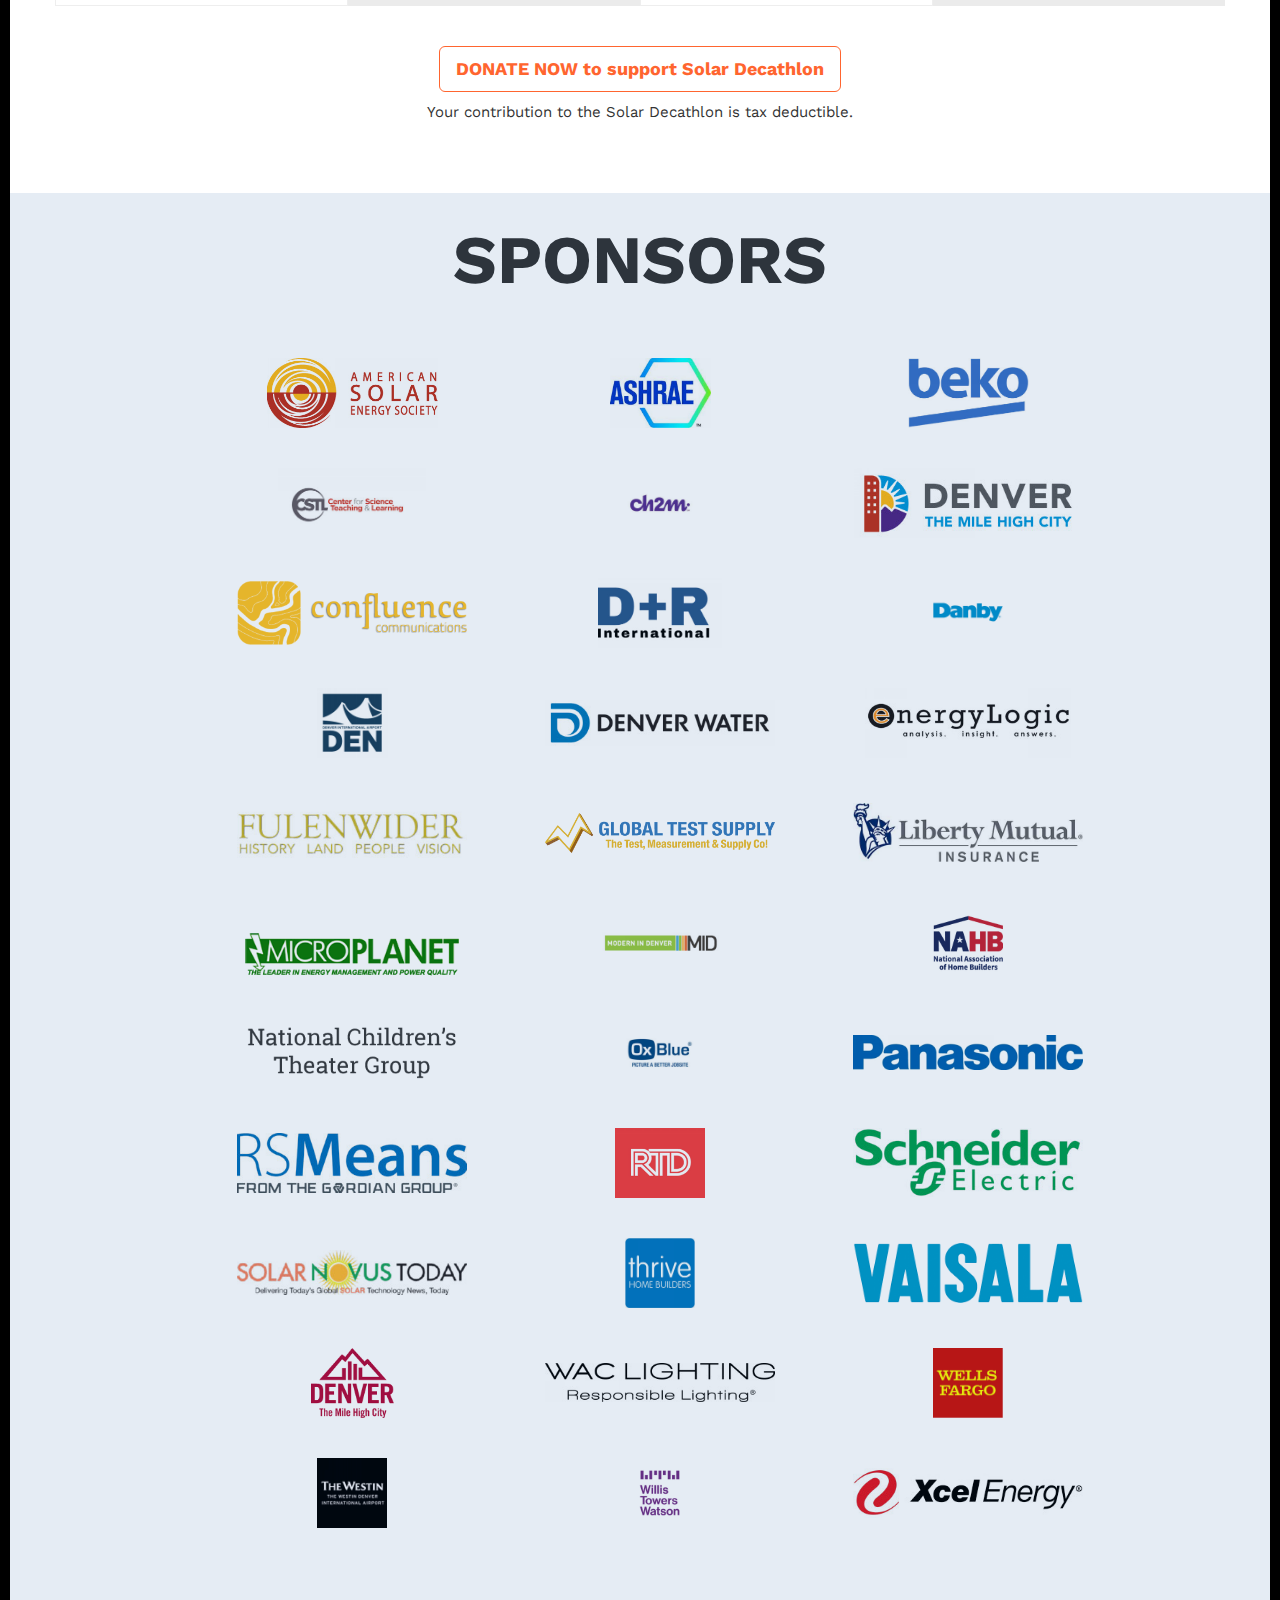
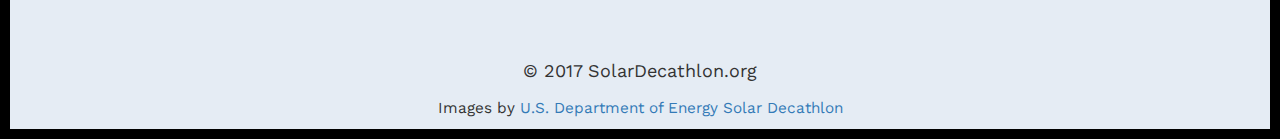
==== commit c954c39f: "break tag with media query support on 1024px" ====
--- a/index.html
+++ b/index.html
@@ -41,7 +41,7 @@
         </div><!-- /.container-fluid -->
     </nav>
     <div class="fullscreen-bg">
-		<h1>Do you support innovation?<br>Do you support education?<br><span>Do you support solar energy and a solar future?</span></h1>
+		<h1>Do you support innovation?<br>Do you support education?<br><span>Do you support solar energy <br>and a solar future?</span></h1>
         <p class="text-center"><a href="https://www.cstl.org/support-solar/" class="btn btn-default btn-lg text-center"><span>DONATE NOW</span> to support Solar Decathlon</a></p>
         <a id="solardecathlonLink" href="https://www.solardecathlon.gov" target="_blank"><img src="images/solardecathlon-logo.png" alt="Logo for U.S. Department of Energy Solar Decathlon"></a>
     </div>
--- a/styles.css
+++ b/styles.css
@@ -295,7 +295,7 @@
     object-fit: cover;
     object-position: 25% 50%;
     overflow: hidden;}
-	
+	#home .fullscreen-bg h1 br{display:none;}
 }
 @media (max-width: 480px) {
 	body {font-size: 14px;}
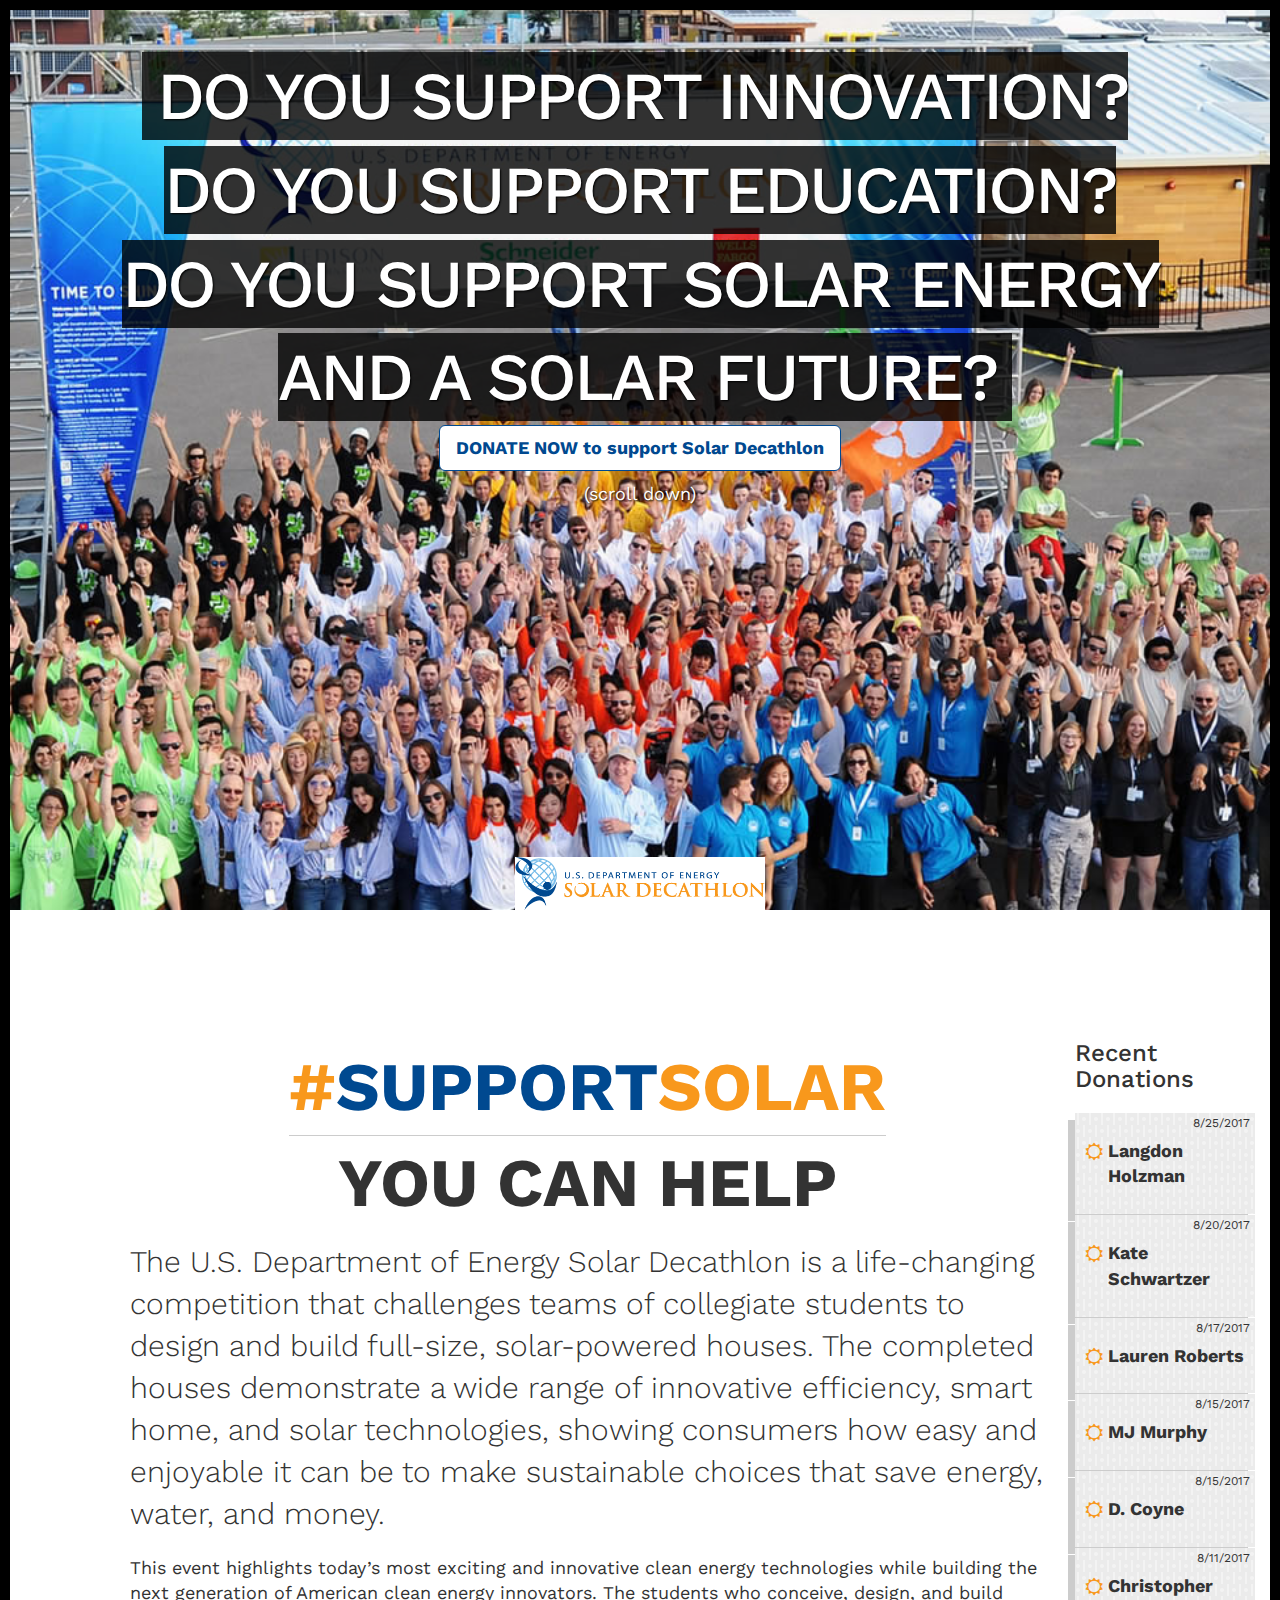
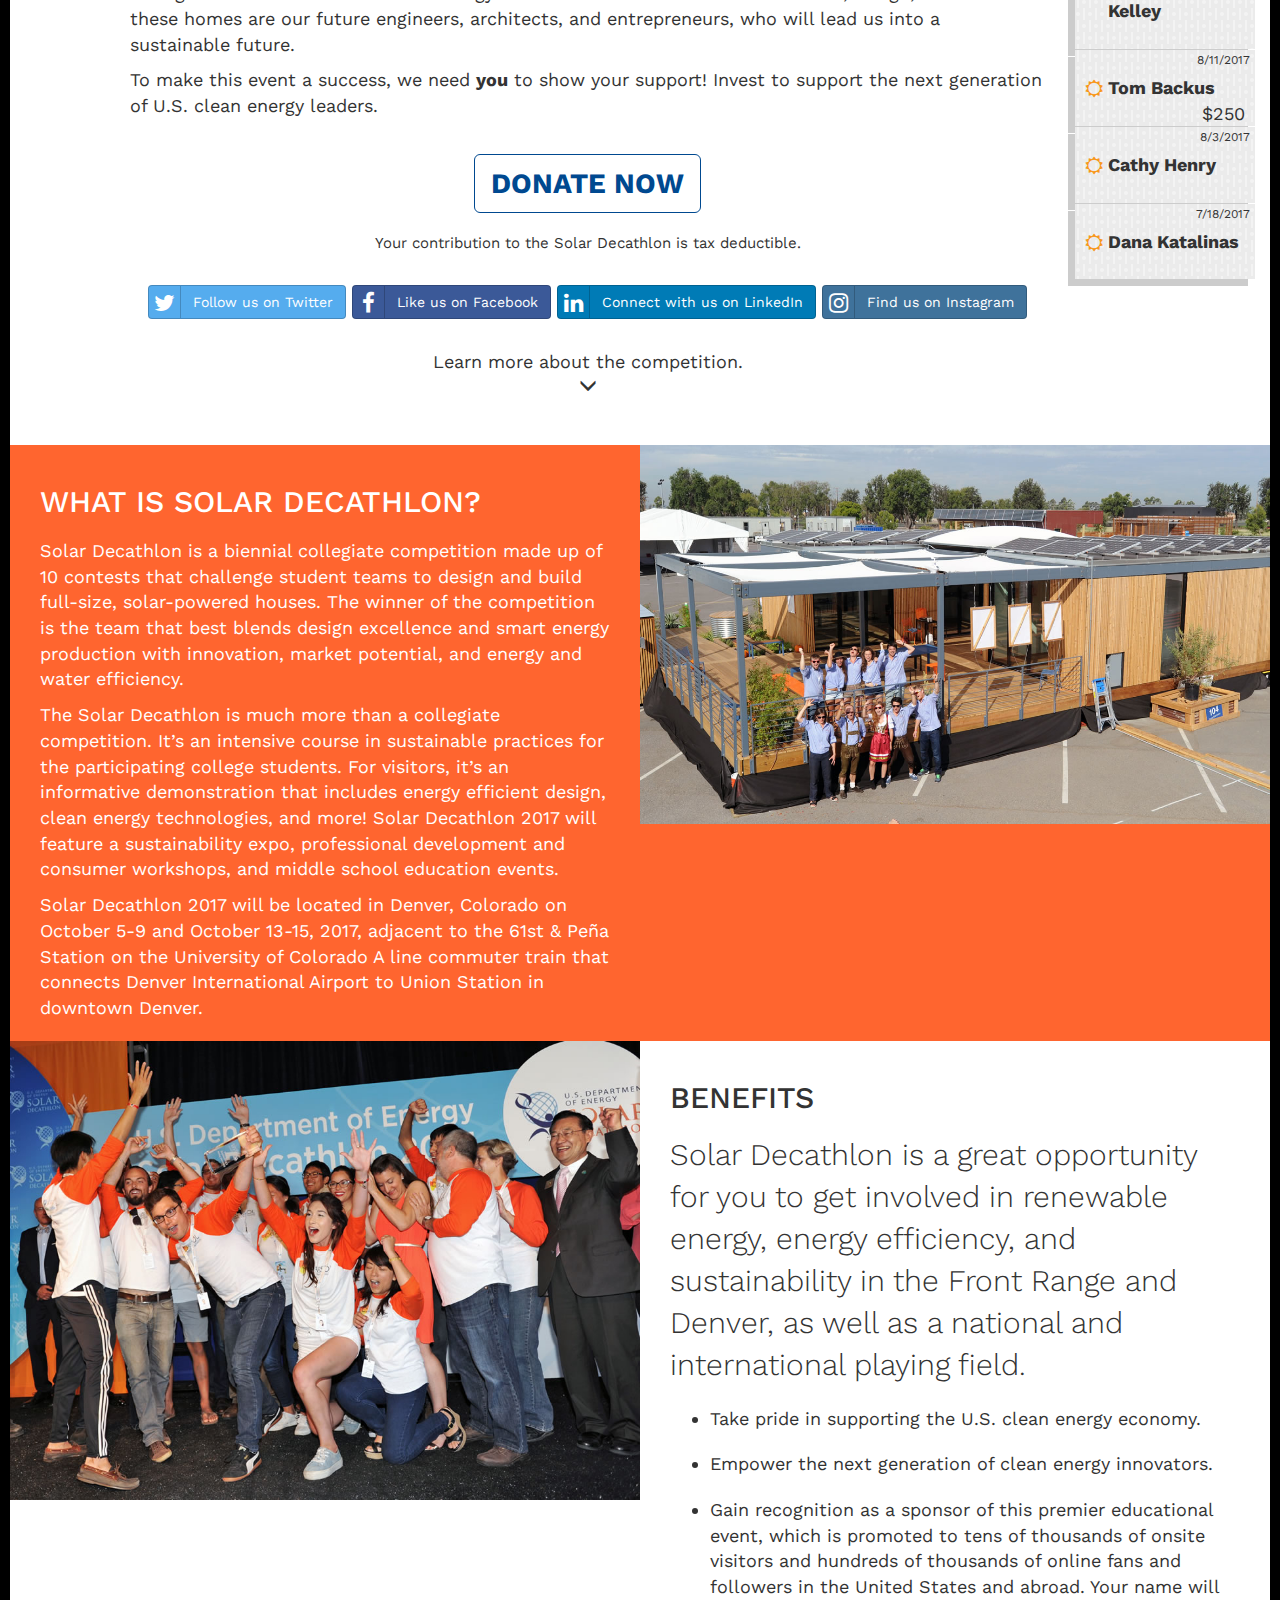
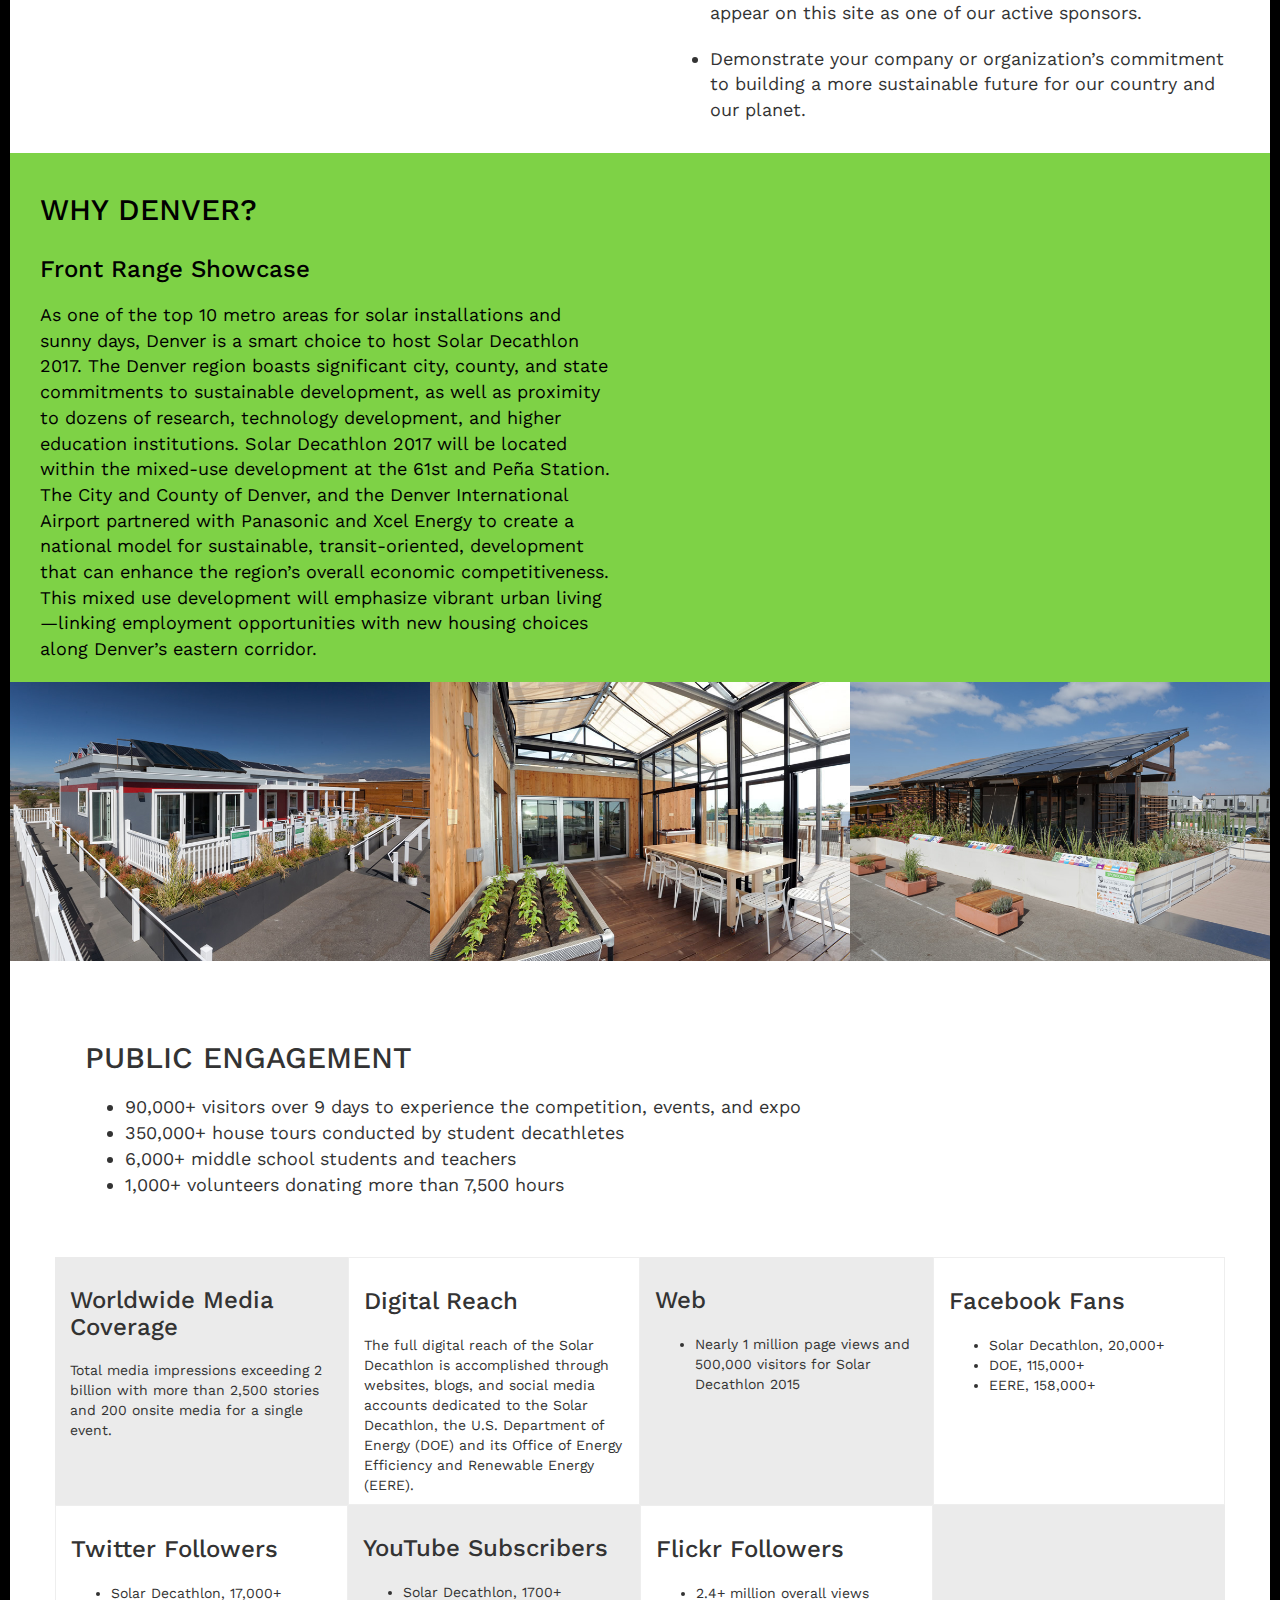
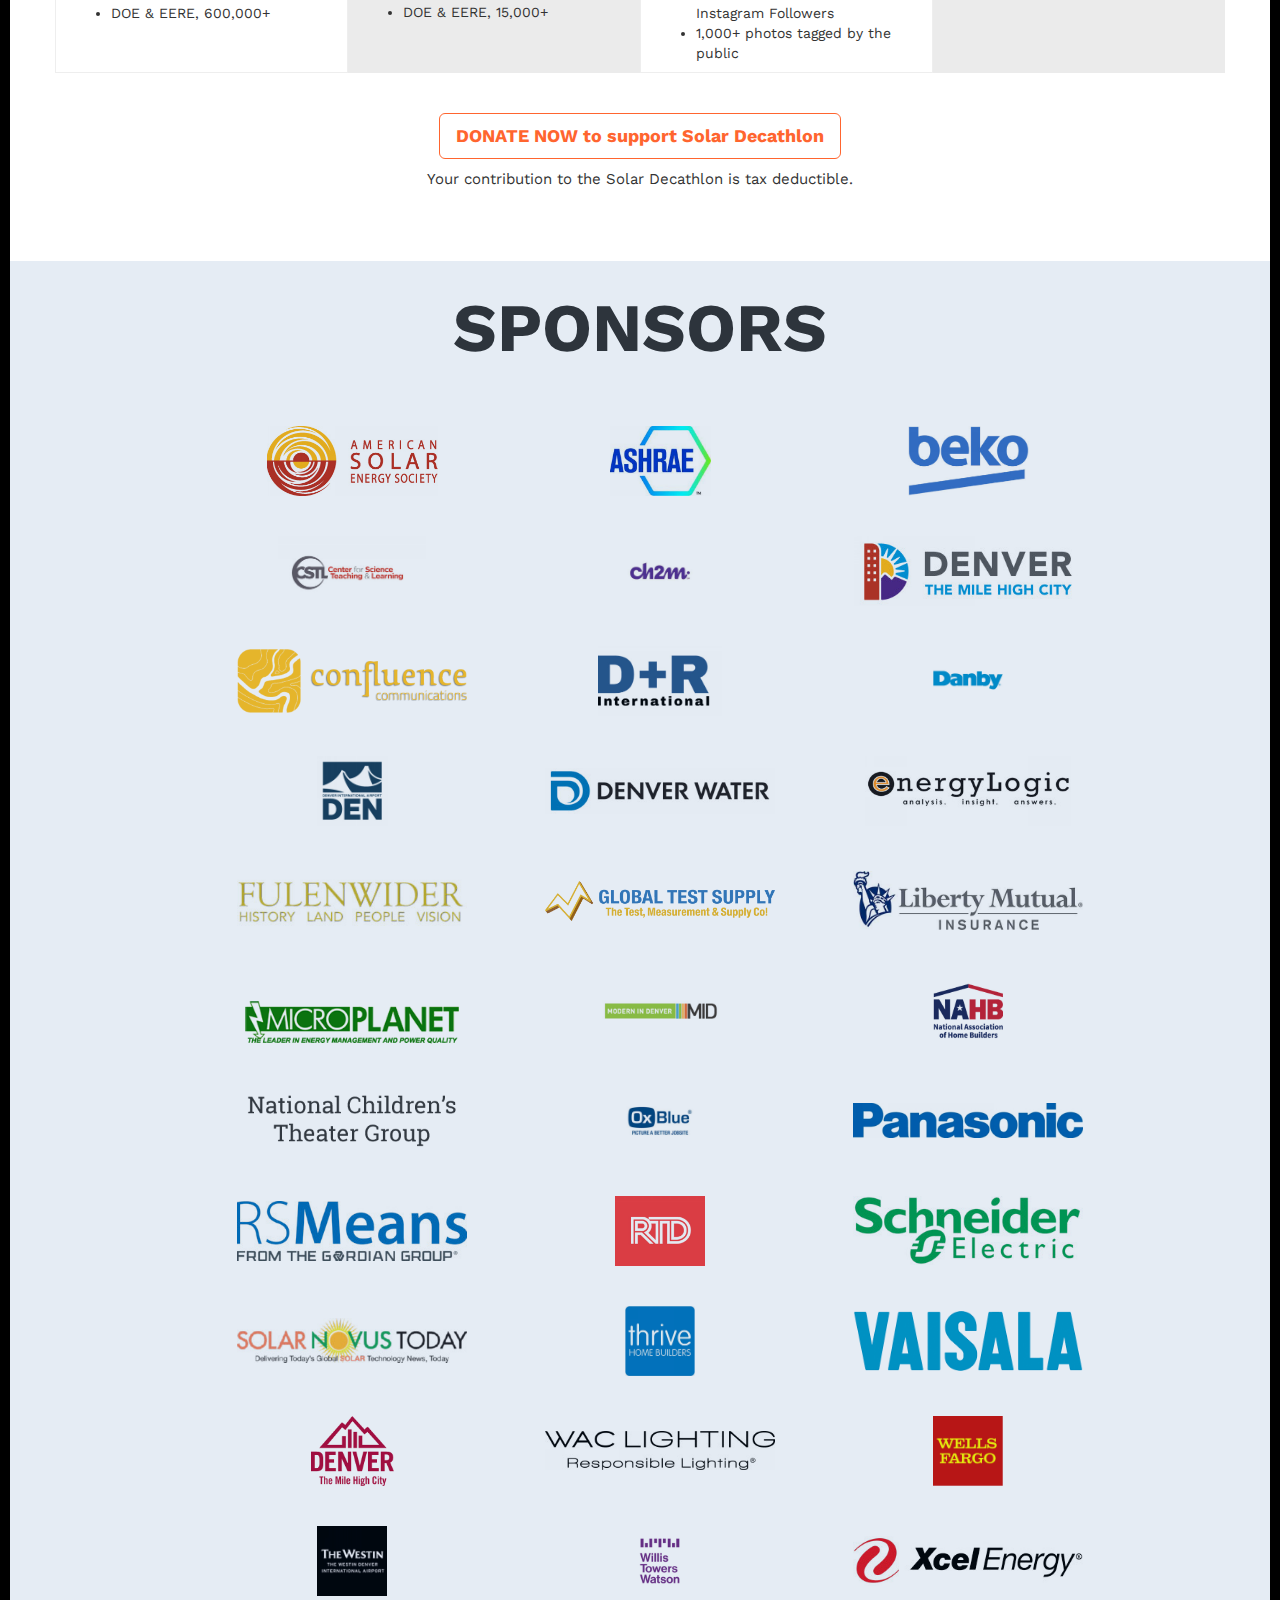
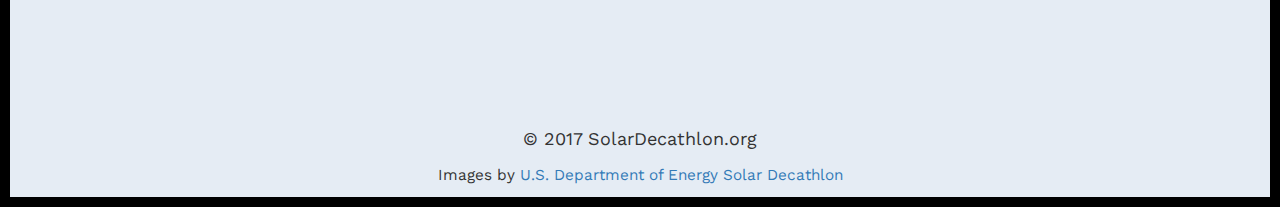
==== commit acc629ac: "added donor names" ====
--- a/index.html
+++ b/index.html
@@ -45,9 +45,9 @@
         <p class="text-center"><a href="https://www.cstl.org/support-solar/" class="btn btn-default btn-lg text-center"><span>DONATE NOW</span> to support Solar Decathlon</a></p>
         <a id="solardecathlonLink" href="https://www.solardecathlon.gov" target="_blank"><img src="images/solardecathlon-logo.png" alt="Logo for U.S. Department of Energy Solar Decathlon"></a>
     </div>
-    <div class="container" id="donate">
-        <div class="row">
-            <div class="col-md-12 col-md-offset-0">
+    <div class="container-fluid" id="donate">
+        <div class="row">
+            <div class="col-md-9 col-md-offset-1">
                 <h2 class="text-center">
                     <a href="https://twitter.com/hashtag/supportsolar?src=hash" target="_blank"><span style="color:#F8981C;">#</span><span style="color: #004990;">SUPPORT</span><span style="color:#F8981C;">SOLAR</span></a>
                     <br>YOU CAN HELP
@@ -71,7 +71,26 @@
                     </div>
                 </div>
             </div>
-        </div>
+			<div class="col-md-2 col-md-offset-0">
+				<div id="donationsWrap">
+					<h3>Recent Donations</h3>
+					<ul>
+						<li class="foo"><div class="box"></div><div class="donateInfo"><i class="fa fa-sun-o" aria-hidden="true"></i><span class="name">Langdon Holzman</span><span class="date">8/25/2017</span><span class="amount"></span></div></li>
+<li class="foo"><div class="box"></div><div class="donateInfo"><i class="fa fa-sun-o" aria-hidden="true"></i><span class="name">Kate Schwartzer</span><span class="date">8/20/2017</span><span class="amount"></span></div></li>
+<li class="foo"><div class="box"></div><div class="donateInfo"><i class="fa fa-sun-o" aria-hidden="true"></i><span class="name">Lauren Roberts</span><span class="date">8/17/2017</span><span class="amount"></span></div></li>
+<li class="foo"><div class="box"></div><div class="donateInfo"><i class="fa fa-sun-o" aria-hidden="true"></i><span class="name">MJ Murphy</span><span class="date">8/15/2017</span><span class="amount"></span></div></li>
+<li class="foo"><div class="box"></div><div class="donateInfo"><i class="fa fa-sun-o" aria-hidden="true"></i><span class="name">D. Coyne</span><span class="date">8/15/2017</span><span class="amount"></span></div></li>
+<li class="foo"><div class="box"></div><div class="donateInfo"><i class="fa fa-sun-o" aria-hidden="true"></i><span class="name">Christopher Kelley</span><span class="date">8/11/2017</span><span class="amount"></span></div></li>
+<li class="foo"><div class="box"></div><div class="donateInfo"><i class="fa fa-sun-o" aria-hidden="true"></i><span class="name">Tom Backus</span><span class="date">8/11/2017</span><span class="amount">$250</span></div></li>
+<li class="foo"><div class="box"></div><div class="donateInfo"><i class="fa fa-sun-o" aria-hidden="true"></i><span class="name">Cathy Henry</span><span class="date">8/3/2017</span><span class="amount"></span></div></li>
+<li class="foo"><div class="box"></div><div class="donateInfo"><i class="fa fa-sun-o" aria-hidden="true"></i><span class="name">Dana Katalinas</span><span class="date">7/18/2017</span><span class="amount"></span></div></li>
+
+
+					</ul>
+				</div>
+			</div>
+        </div>
+		
     </div>
 
     <div class="container-fluid" id="benefits">
--- a/styles.css
+++ b/styles.css
@@ -150,6 +150,83 @@
 #cta .btn-lg {font-size:28px;}
 #cta .btn-social {margin:10px 0;}
 
+#donate {position: relative;}
+
+/* #donationsWrap {position:fixed;top:0;left:0;width:200px;border:1px solid red;} */
+#donationsWrap {padding:10px 0;}
+#donationsWrap ul {margin:0;padding:0;}
+#donationsWrap li { list-style: none;
+    padding: 25px 10px;
+    margin:1px 0;
+    background: #ebebeb;
+	position:relative;
+	background-image: url("data:image/svg+xml,%3Csvg width='12' height='24' viewBox='0 0 12 24' xmlns='http://www.w3.org/2000/svg'%3E%3Cg fill='none' fill-rule='evenodd'%3E%3Cg fill='%23ffffff' fill-opacity='0.4'%3E%3Cpath d='M2 0h2v12H2V0zm1 20c1.105 0 2-.895 2-2s-.895-2-2-2-2 .895-2 2 .895 2 2 2zM9 8c1.105 0 2-.895 2-2s-.895-2-2-2-2 .895-2 2 .895 2 2 2zm-1 4h2v12H8V12z'/%3E%3C/g%3E%3C/g%3E%3C/svg%3E"); 
+    box-shadow: -7px 7px 0px #ccc;}
+/*#donationsWrap li:after {
+    content: "";
+    display: block;
+    width: 1px;
+    position: absolute;
+    background: #000;
+    border: 1px solid #ccc;
+    height: 100%;
+    left: 0;
+    right: 0;
+    margin: auto;
+    top: 45px;
+    z-index: 1;
+}	*/
+span.name {    
+    font-weight: 700;
+}
+#donationsWrap i.fa.fa-sun-o {display: block;padding-right: 5px;color: #f8981c;float:left;height:47px;padding-top:5px;}
+span.amount {
+    display: block;
+	text-align: right;
+    vertical-align: top;
+    float: right;
+}
+span.date {
+    font-size: 12px;
+    position: absolute;
+    right: 5px;
+    top: 2px;
+}
+/*
+.foo {
+  position: relative;
+  display: inline-block;
+  -webkit-perspective: 1000px;
+  -moz-perspective: 1000px;
+  persepctive: 1000px;
+  margin: 20px;
+  margin-top: 50px;
+}
+.foo .box {
+  transform: rotateY(-40deg);
+  height: 80px;
+  width: 250px;
+  background-color: #004990;
+  position:absolute;
+  left:-39px;
+  top:0;
+  z-index:1;
+  
+}
+.foo:before {
+  content: "";
+  top: -6px;
+  position: absolute;
+  width: 42px;
+  height: 88px;
+  background-color: #023669;
+  transform: translateX(215px) translateY(2.7px) rotateY(55deg);
+  left:-36px;
+}
+.donateInfo {position:relative;z-index:2;color:#fff;width:170px;}
+*/
+
+
 #denver {background: #7ED246;color:#000;}
 
 .navbar-fixed-top {
@@ -188,6 +265,9 @@
 .embed-container embed { position: absolute; top: 0; left: 0; width: 100%; height: 100%; }
 
 .blog hr {border-width:15px;}
+.blog h2 {min-height: 70px;overflow: hidden;}
+.blog [class*='col-md'] {border-left:1px solid #ebebeb;}
+.blog [class*='col-md']:nth-of-type(3n+1) {border:0;}
 
 div#sponsors {position:relative;margin:60px 0 0 0}
 div#sponsors h2 {margin-bottom:40px;}
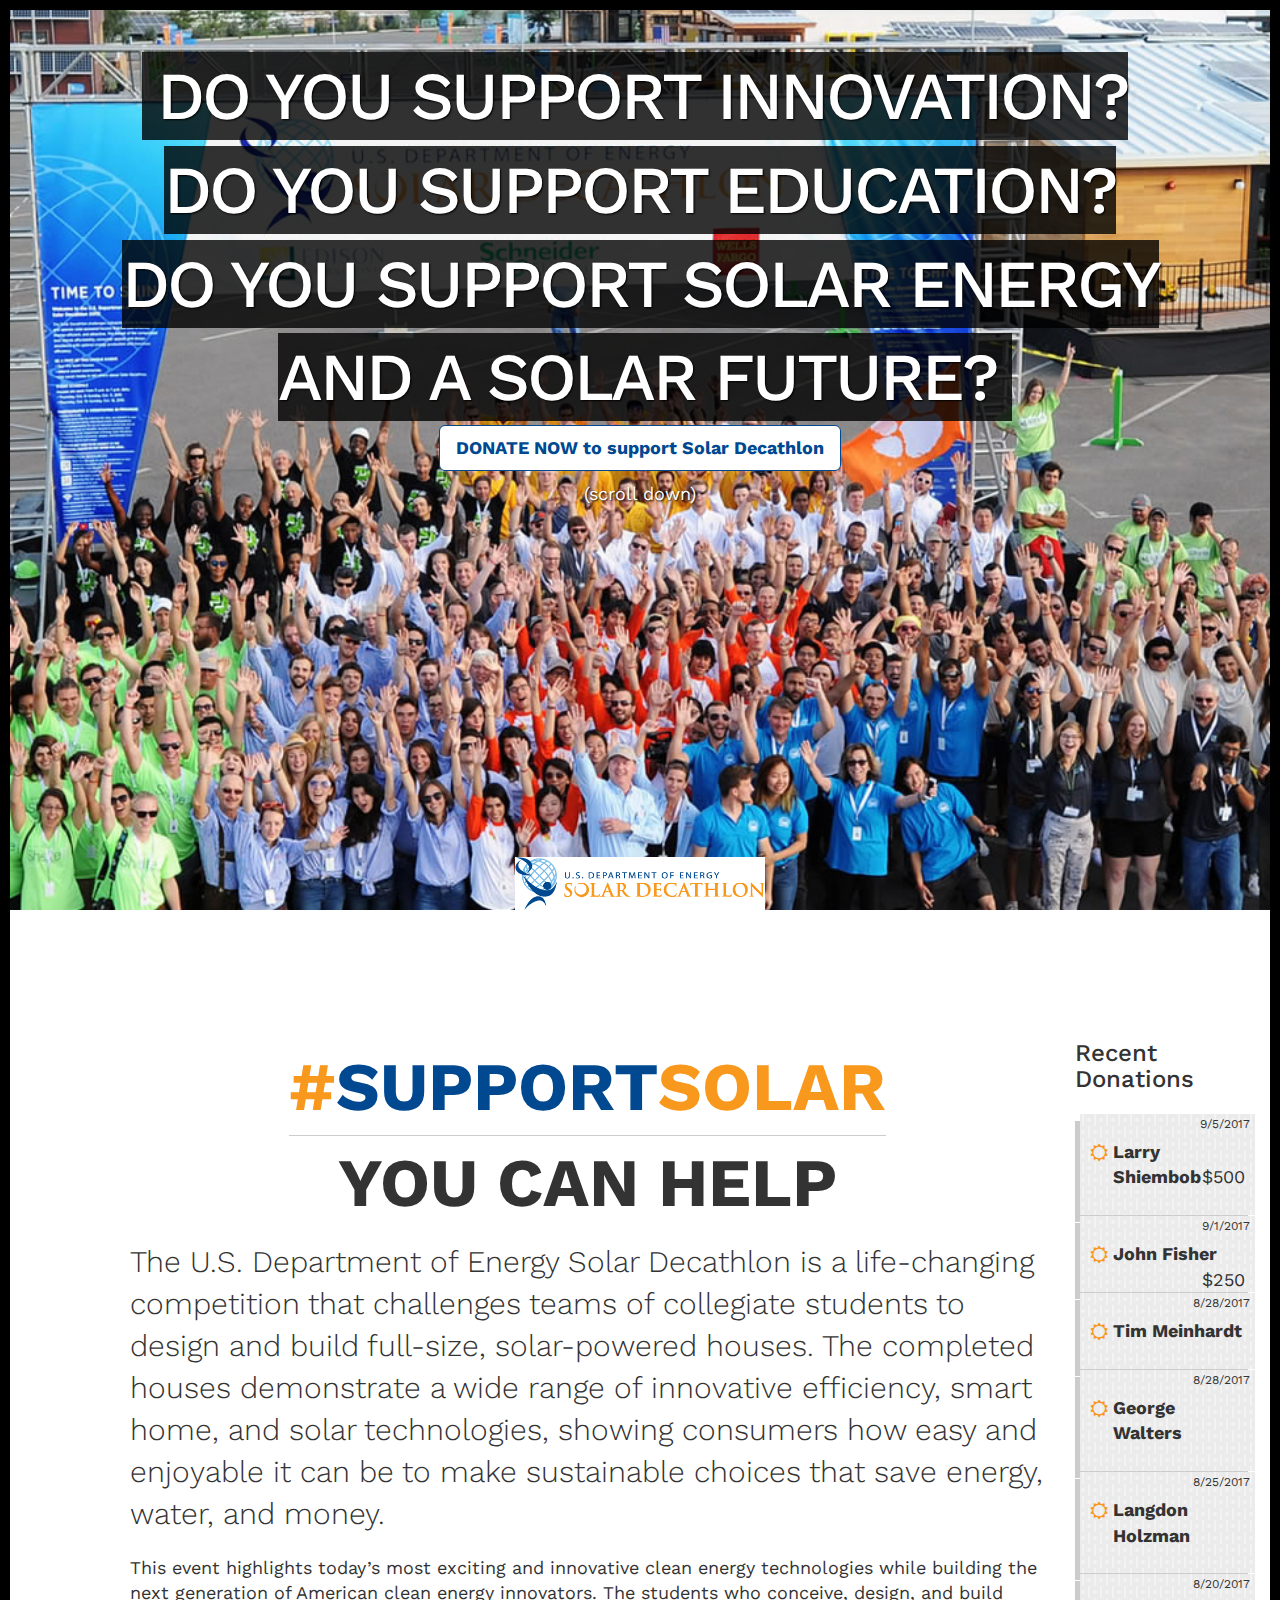
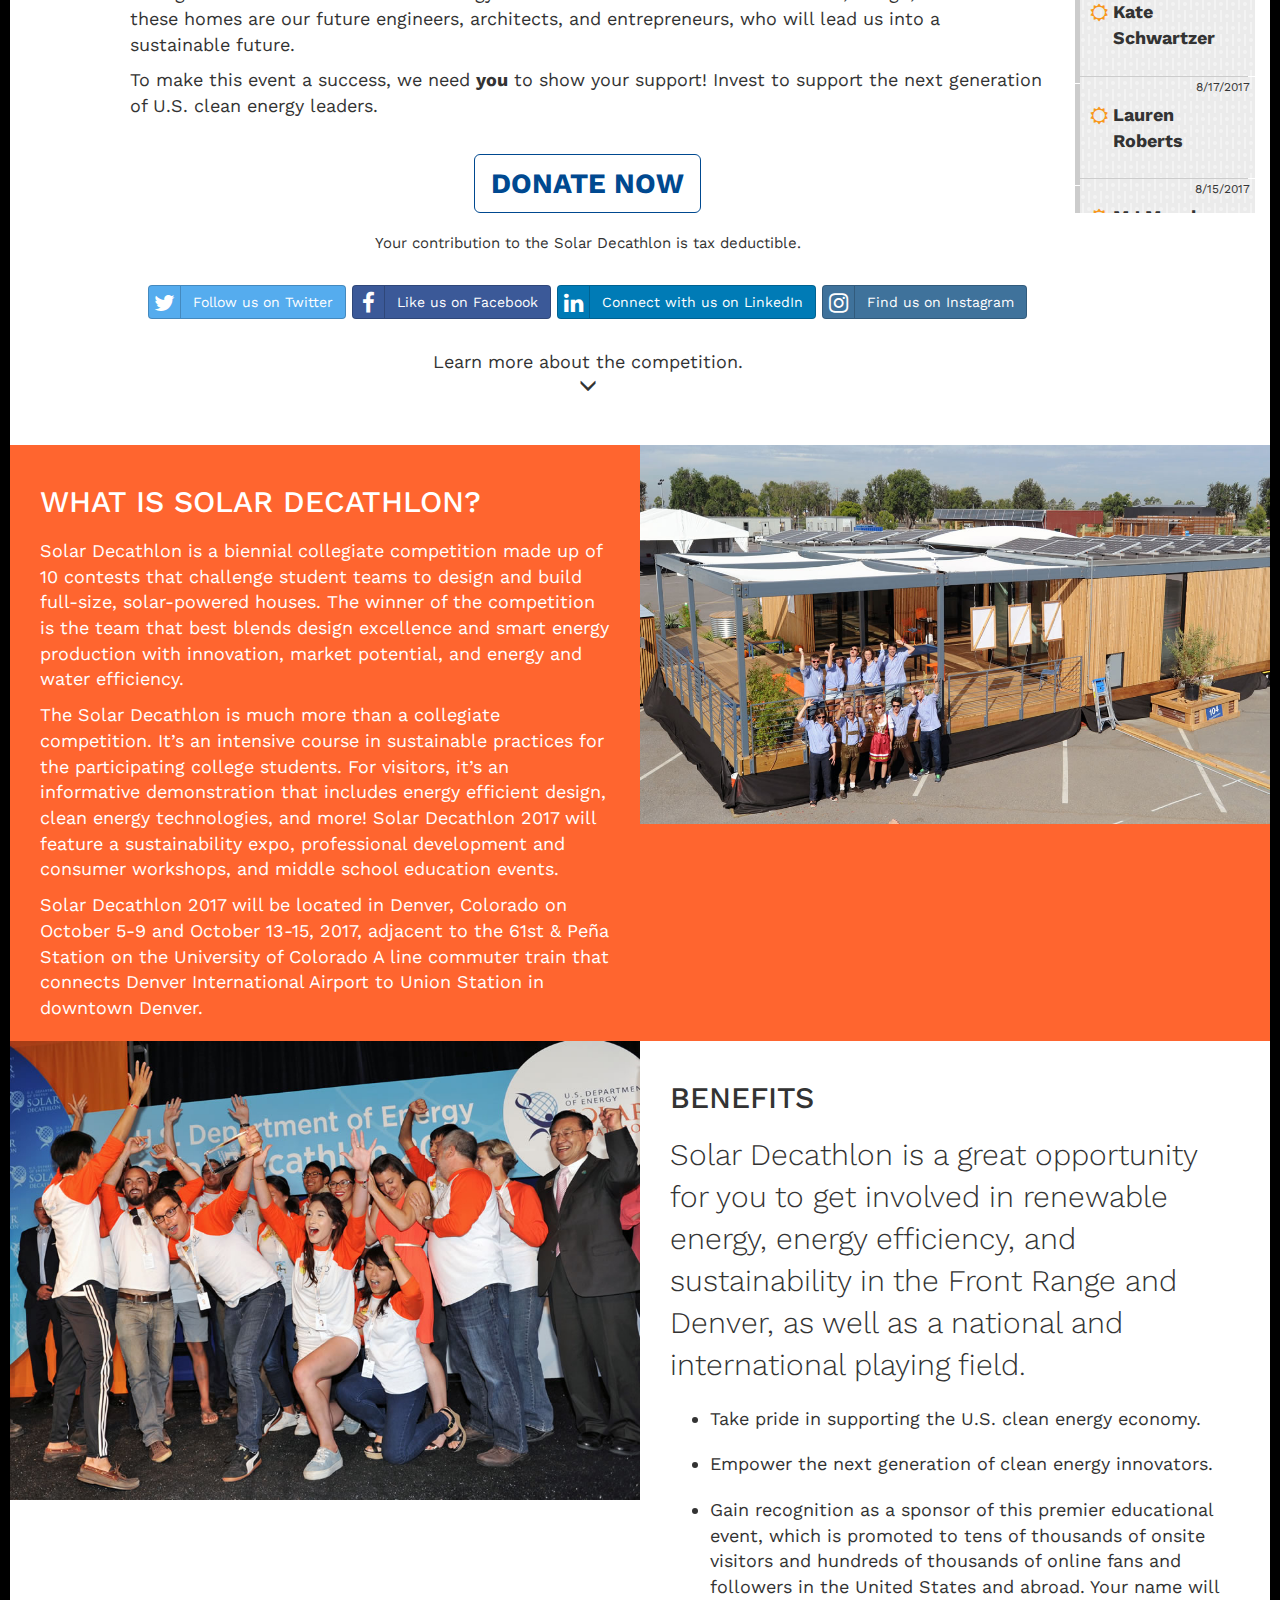
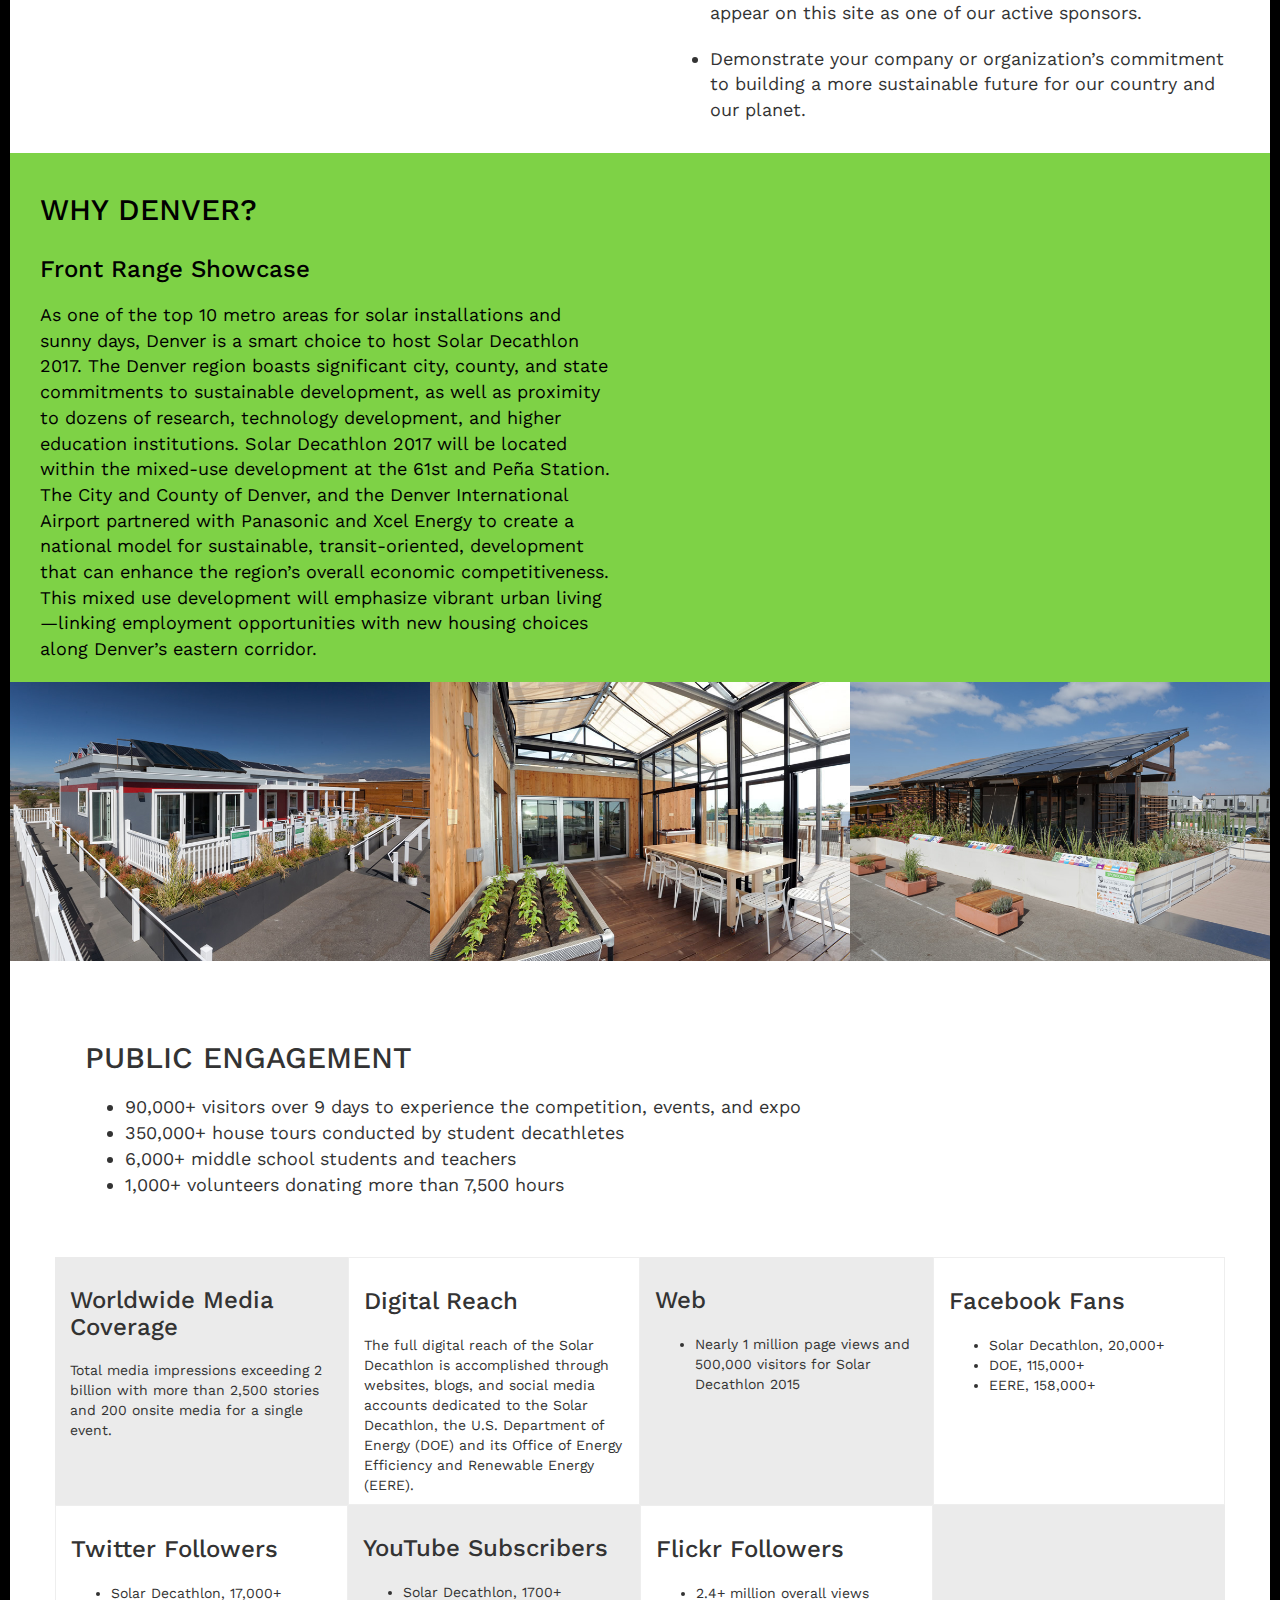
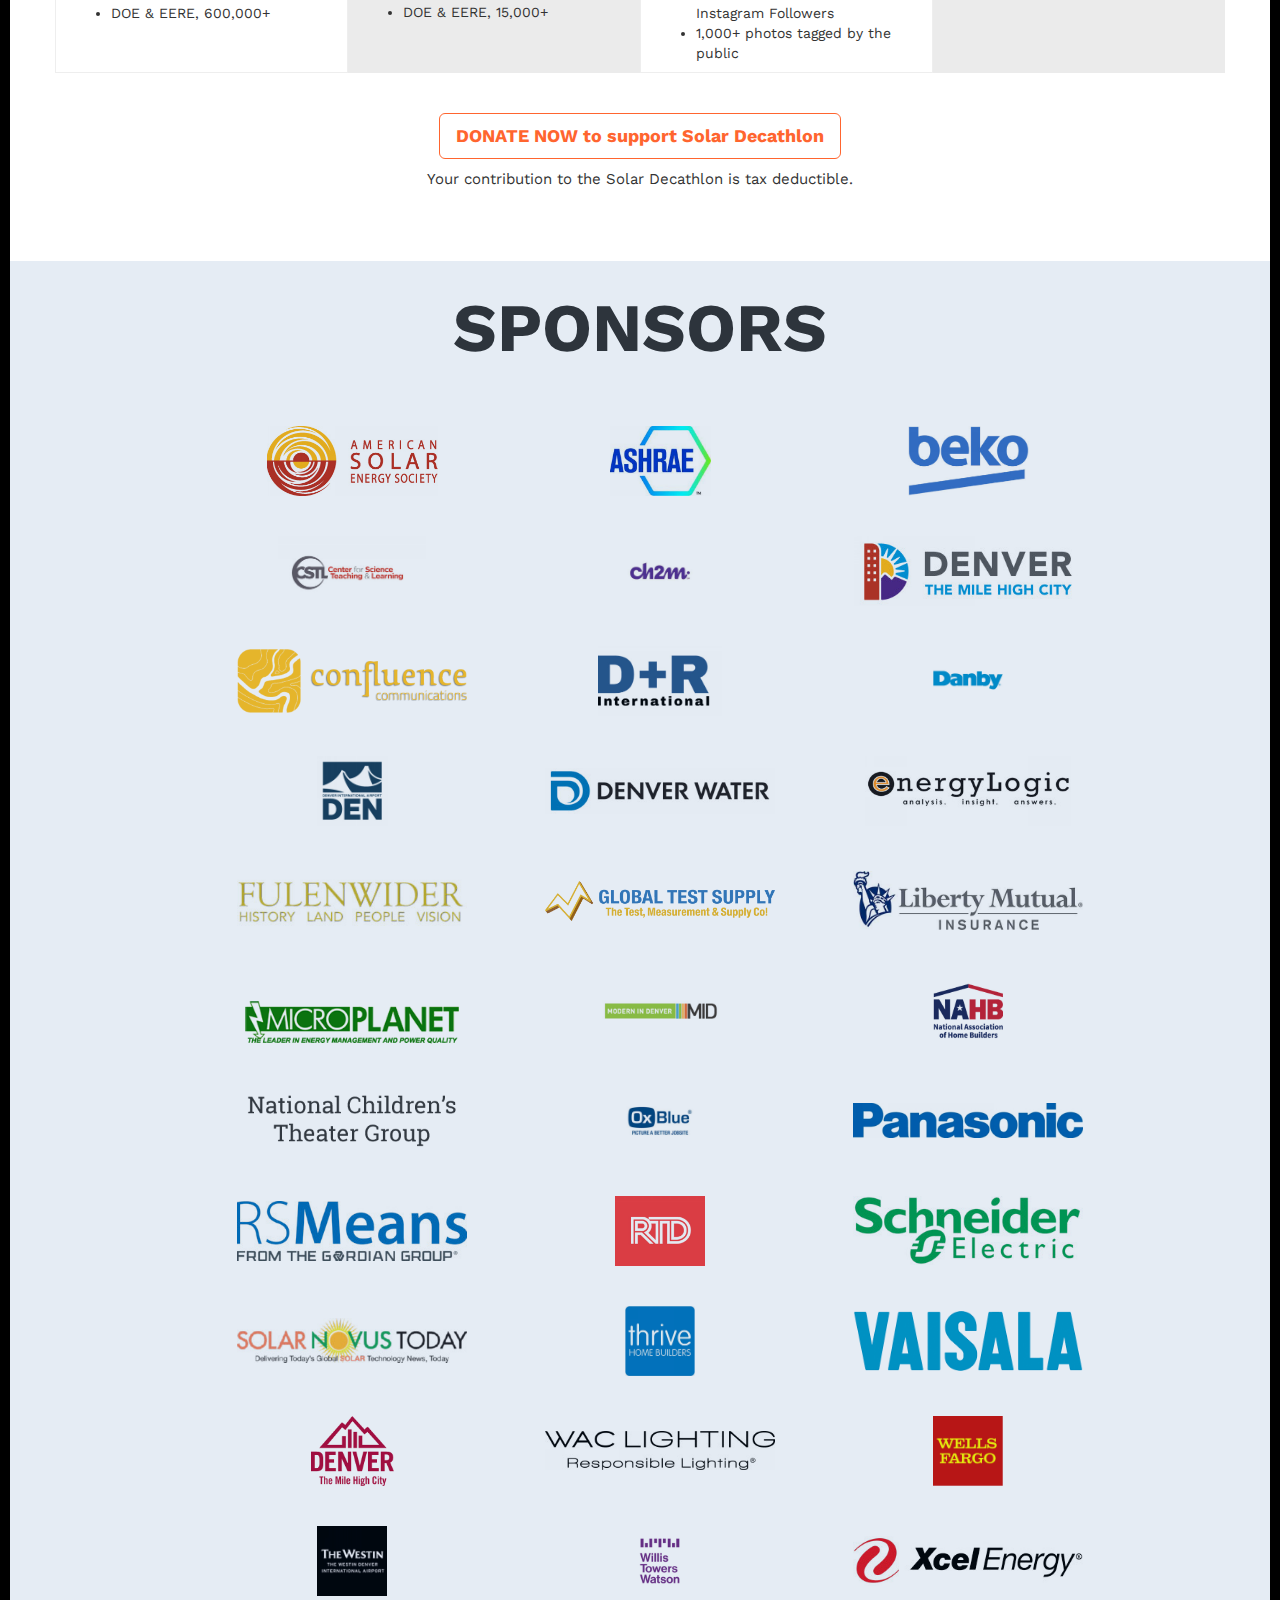
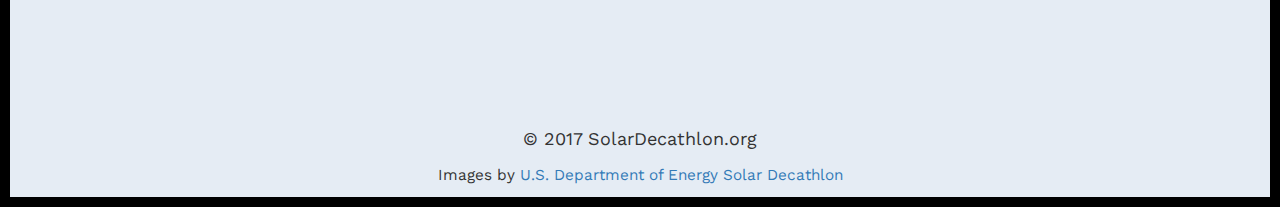
==== commit 2c0c15d4: "add additional donation names; added css animations" ====
--- a/index.html
+++ b/index.html
@@ -74,19 +74,23 @@
 			<div class="col-md-2 col-md-offset-0">
 				<div id="donationsWrap">
 					<h3>Recent Donations</h3>
+					<div id="ticker">
 					<ul>
+						<li class="foo"><div class="box"></div><div class="donateInfo"><i class="fa fa-sun-o" aria-hidden="true"></i><span class="name">Larry Shiembob</span><span class="date">9/5/2017</span><span class="amount">$500</span></div></li>
+						<li class="foo"><div class="box"></div><div class="donateInfo"><i class="fa fa-sun-o" aria-hidden="true"></i><span class="name">John Fisher</span><span class="date">9/1/2017</span><span class="amount">$250</span></div></li>
+						<li class="foo"><div class="box"></div><div class="donateInfo"><i class="fa fa-sun-o" aria-hidden="true"></i><span class="name">Tim Meinhardt</span><span class="date">8/28/2017</span><span class="amount"></span></div></li>
+						<li class="foo"><div class="box"></div><div class="donateInfo"><i class="fa fa-sun-o" aria-hidden="true"></i><span class="name">George Walters</span><span class="date">8/28/2017</span><span class="amount"></span></div></li>
 						<li class="foo"><div class="box"></div><div class="donateInfo"><i class="fa fa-sun-o" aria-hidden="true"></i><span class="name">Langdon Holzman</span><span class="date">8/25/2017</span><span class="amount"></span></div></li>
-<li class="foo"><div class="box"></div><div class="donateInfo"><i class="fa fa-sun-o" aria-hidden="true"></i><span class="name">Kate Schwartzer</span><span class="date">8/20/2017</span><span class="amount"></span></div></li>
-<li class="foo"><div class="box"></div><div class="donateInfo"><i class="fa fa-sun-o" aria-hidden="true"></i><span class="name">Lauren Roberts</span><span class="date">8/17/2017</span><span class="amount"></span></div></li>
-<li class="foo"><div class="box"></div><div class="donateInfo"><i class="fa fa-sun-o" aria-hidden="true"></i><span class="name">MJ Murphy</span><span class="date">8/15/2017</span><span class="amount"></span></div></li>
-<li class="foo"><div class="box"></div><div class="donateInfo"><i class="fa fa-sun-o" aria-hidden="true"></i><span class="name">D. Coyne</span><span class="date">8/15/2017</span><span class="amount"></span></div></li>
-<li class="foo"><div class="box"></div><div class="donateInfo"><i class="fa fa-sun-o" aria-hidden="true"></i><span class="name">Christopher Kelley</span><span class="date">8/11/2017</span><span class="amount"></span></div></li>
-<li class="foo"><div class="box"></div><div class="donateInfo"><i class="fa fa-sun-o" aria-hidden="true"></i><span class="name">Tom Backus</span><span class="date">8/11/2017</span><span class="amount">$250</span></div></li>
-<li class="foo"><div class="box"></div><div class="donateInfo"><i class="fa fa-sun-o" aria-hidden="true"></i><span class="name">Cathy Henry</span><span class="date">8/3/2017</span><span class="amount"></span></div></li>
-<li class="foo"><div class="box"></div><div class="donateInfo"><i class="fa fa-sun-o" aria-hidden="true"></i><span class="name">Dana Katalinas</span><span class="date">7/18/2017</span><span class="amount"></span></div></li>
-
-
+						<li class="foo"><div class="box"></div><div class="donateInfo"><i class="fa fa-sun-o" aria-hidden="true"></i><span class="name">Kate Schwartzer</span><span class="date">8/20/2017</span><span class="amount"></span></div></li>
+						<li class="foo"><div class="box"></div><div class="donateInfo"><i class="fa fa-sun-o" aria-hidden="true"></i><span class="name">Lauren Roberts</span><span class="date">8/17/2017</span><span class="amount"></span></div></li>
+						<li class="foo"><div class="box"></div><div class="donateInfo"><i class="fa fa-sun-o" aria-hidden="true"></i><span class="name">MJ Murphy</span><span class="date">8/15/2017</span><span class="amount"></span></div></li>
+						<li class="foo"><div class="box"></div><div class="donateInfo"><i class="fa fa-sun-o" aria-hidden="true"></i><span class="name">D. Coyne</span><span class="date">8/15/2017</span><span class="amount"></span></div></li>
+						<li class="foo"><div class="box"></div><div class="donateInfo"><i class="fa fa-sun-o" aria-hidden="true"></i><span class="name">Christopher Kelley</span><span class="date">8/11/2017</span><span class="amount"></span></div></li>
+						<li class="foo"><div class="box"></div><div class="donateInfo"><i class="fa fa-sun-o" aria-hidden="true"></i><span class="name">Tom Backus</span><span class="date">8/11/2017</span><span class="amount">$250</span></div></li>
+						<li class="foo"><div class="box"></div><div class="donateInfo"><i class="fa fa-sun-o" aria-hidden="true"></i><span class="name">Cathy Henry</span><span class="date">8/3/2017</span><span class="amount"></span></div></li>
+						<li class="foo"><div class="box"></div><div class="donateInfo"><i class="fa fa-sun-o" aria-hidden="true"></i><span class="name">Dana Katalinas</span><span class="date">7/18/2017</span><span class="amount"></span></div></li>
 					</ul>
+					</div>
 				</div>
 			</div>
         </div>
--- a/styles.css
+++ b/styles.css
@@ -154,7 +154,14 @@
 
 /* #donationsWrap {position:fixed;top:0;left:0;width:200px;border:1px solid red;} */
 #donationsWrap {padding:10px 0;}
-#donationsWrap ul {margin:0;padding:0;}
+#ticker {width:auto;height: 700px; overflow-y:hidden; overflow-x:visible;}
+#donationsWrap ul {margin:0;padding:0 0 0 5px;}
+#donationsWrap ul {animation: marquee 9s linear infinite;  animation-direction: alternate;}
+@keyframes marquee {
+    0%   { transform: translate(0, 0); }
+    100% { transform: translate(0, -287px); }
+}
+
 #donationsWrap li { list-style: none;
     padding: 25px 10px;
     margin:1px 0;
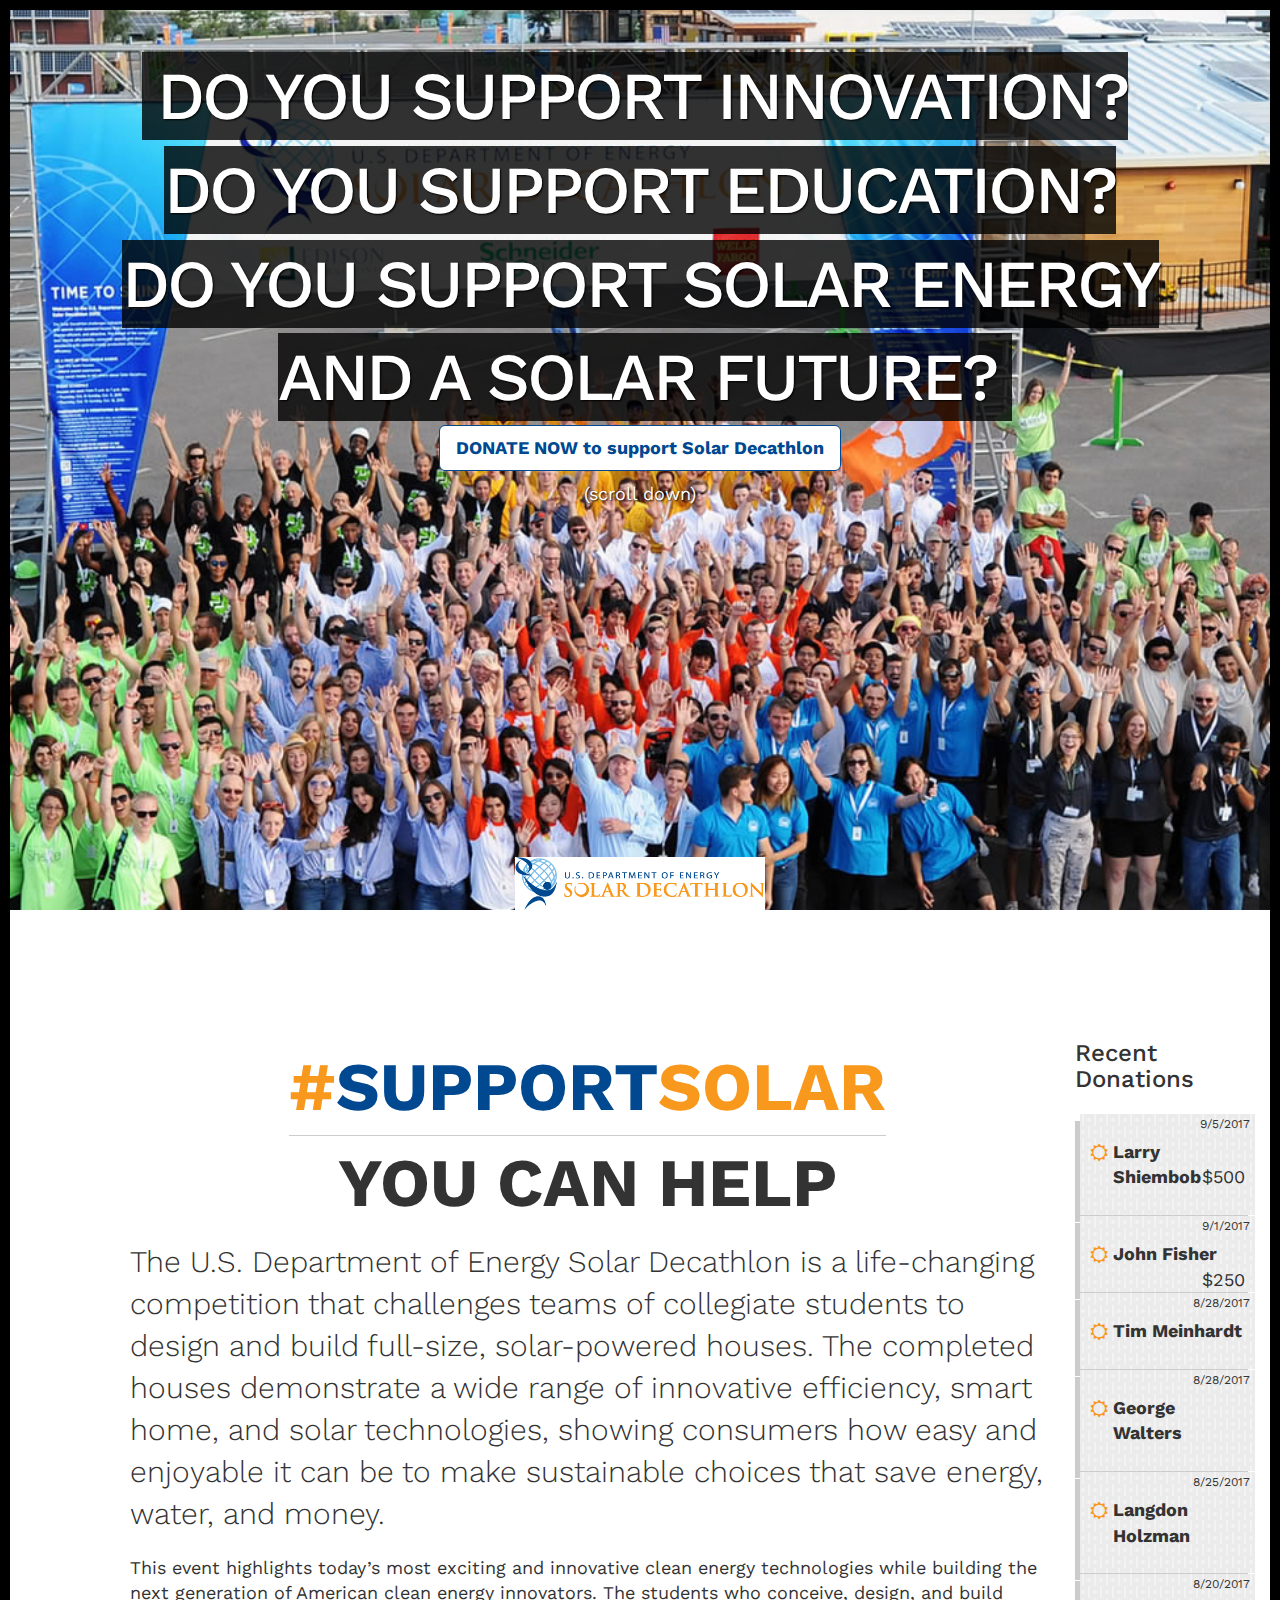
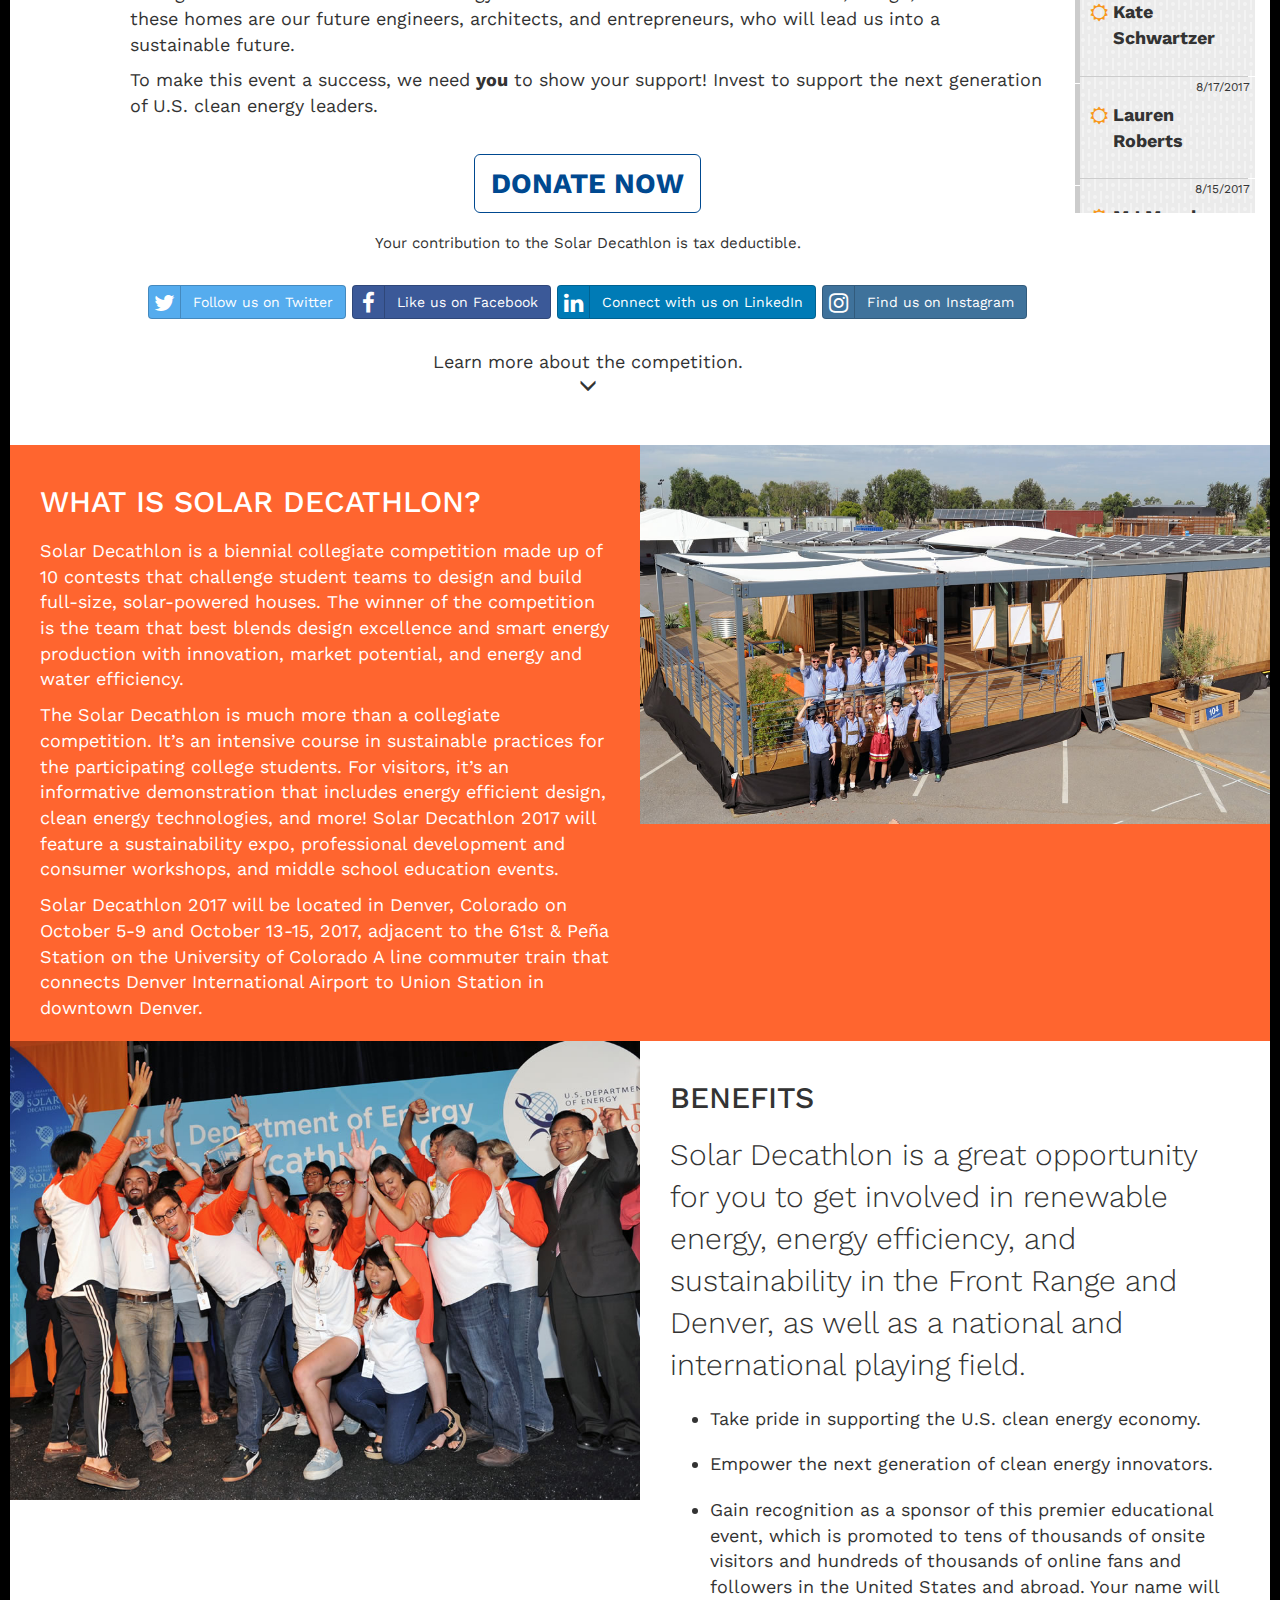
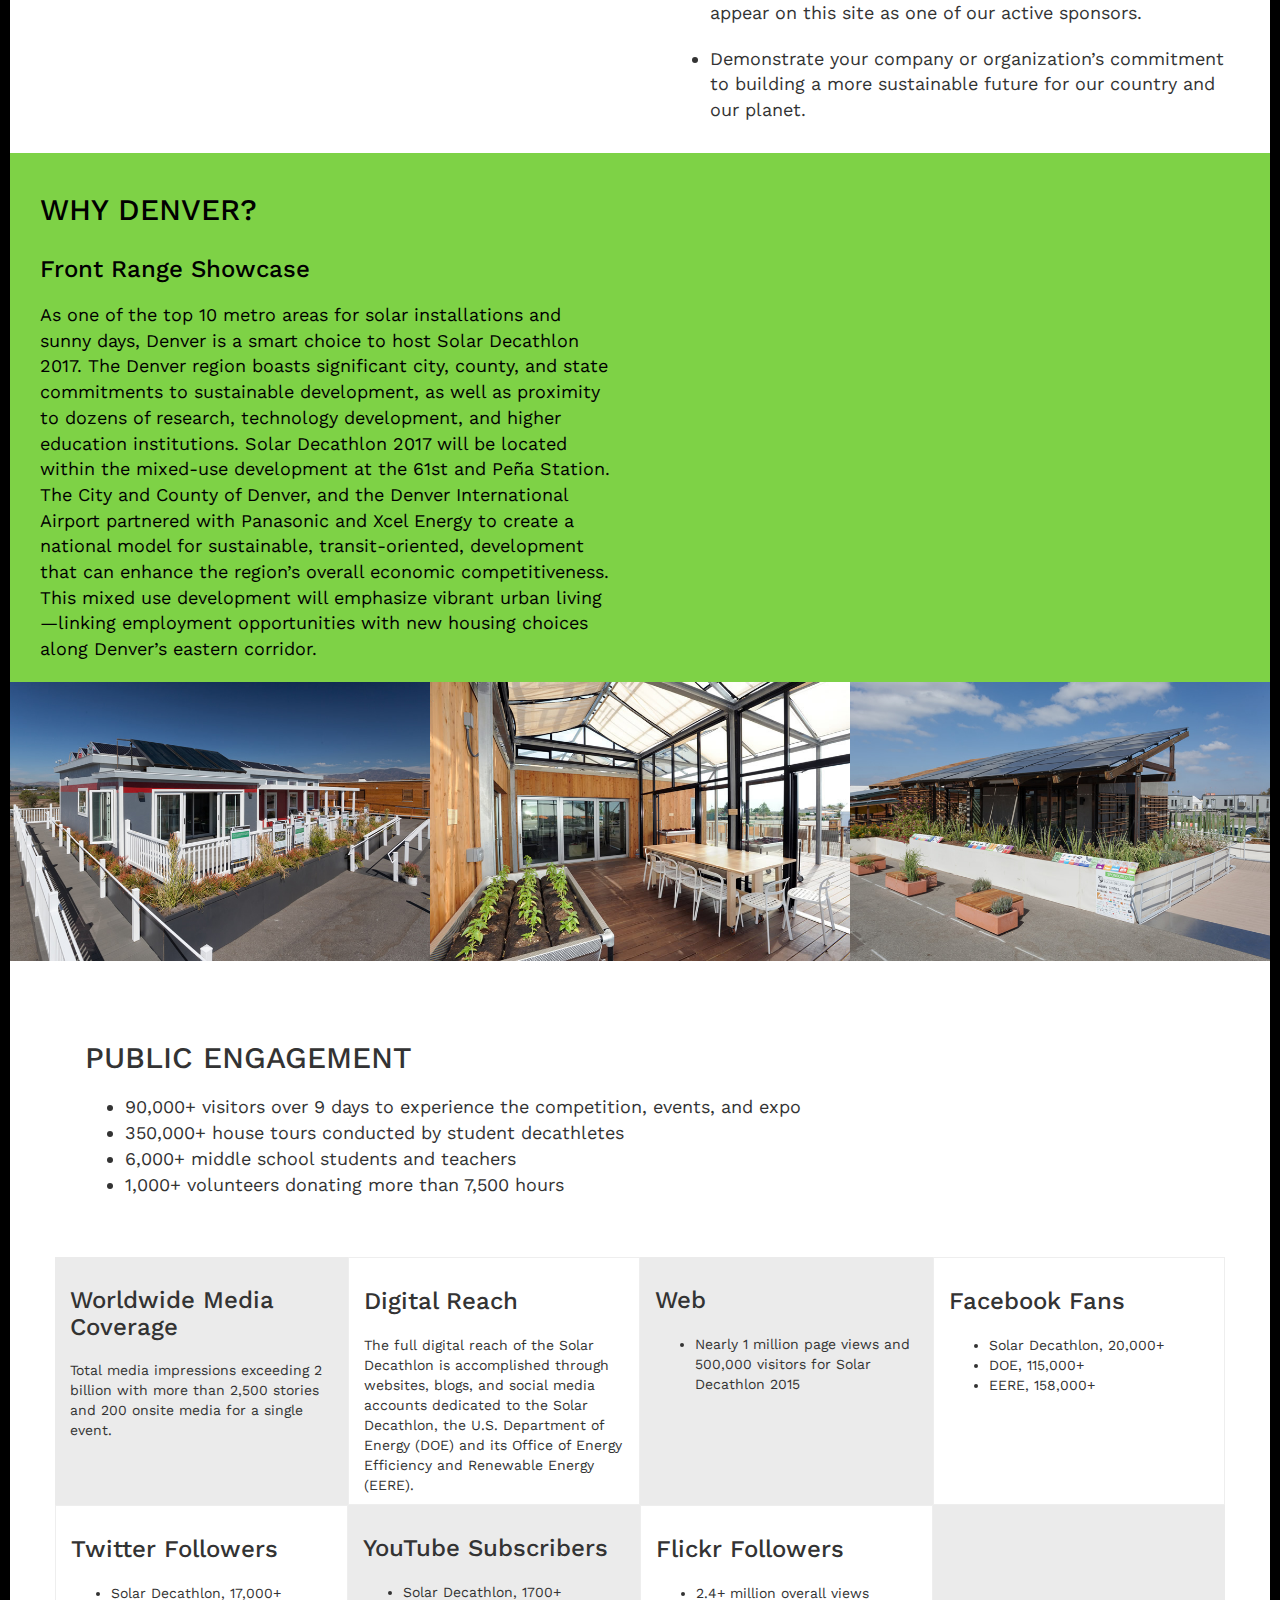
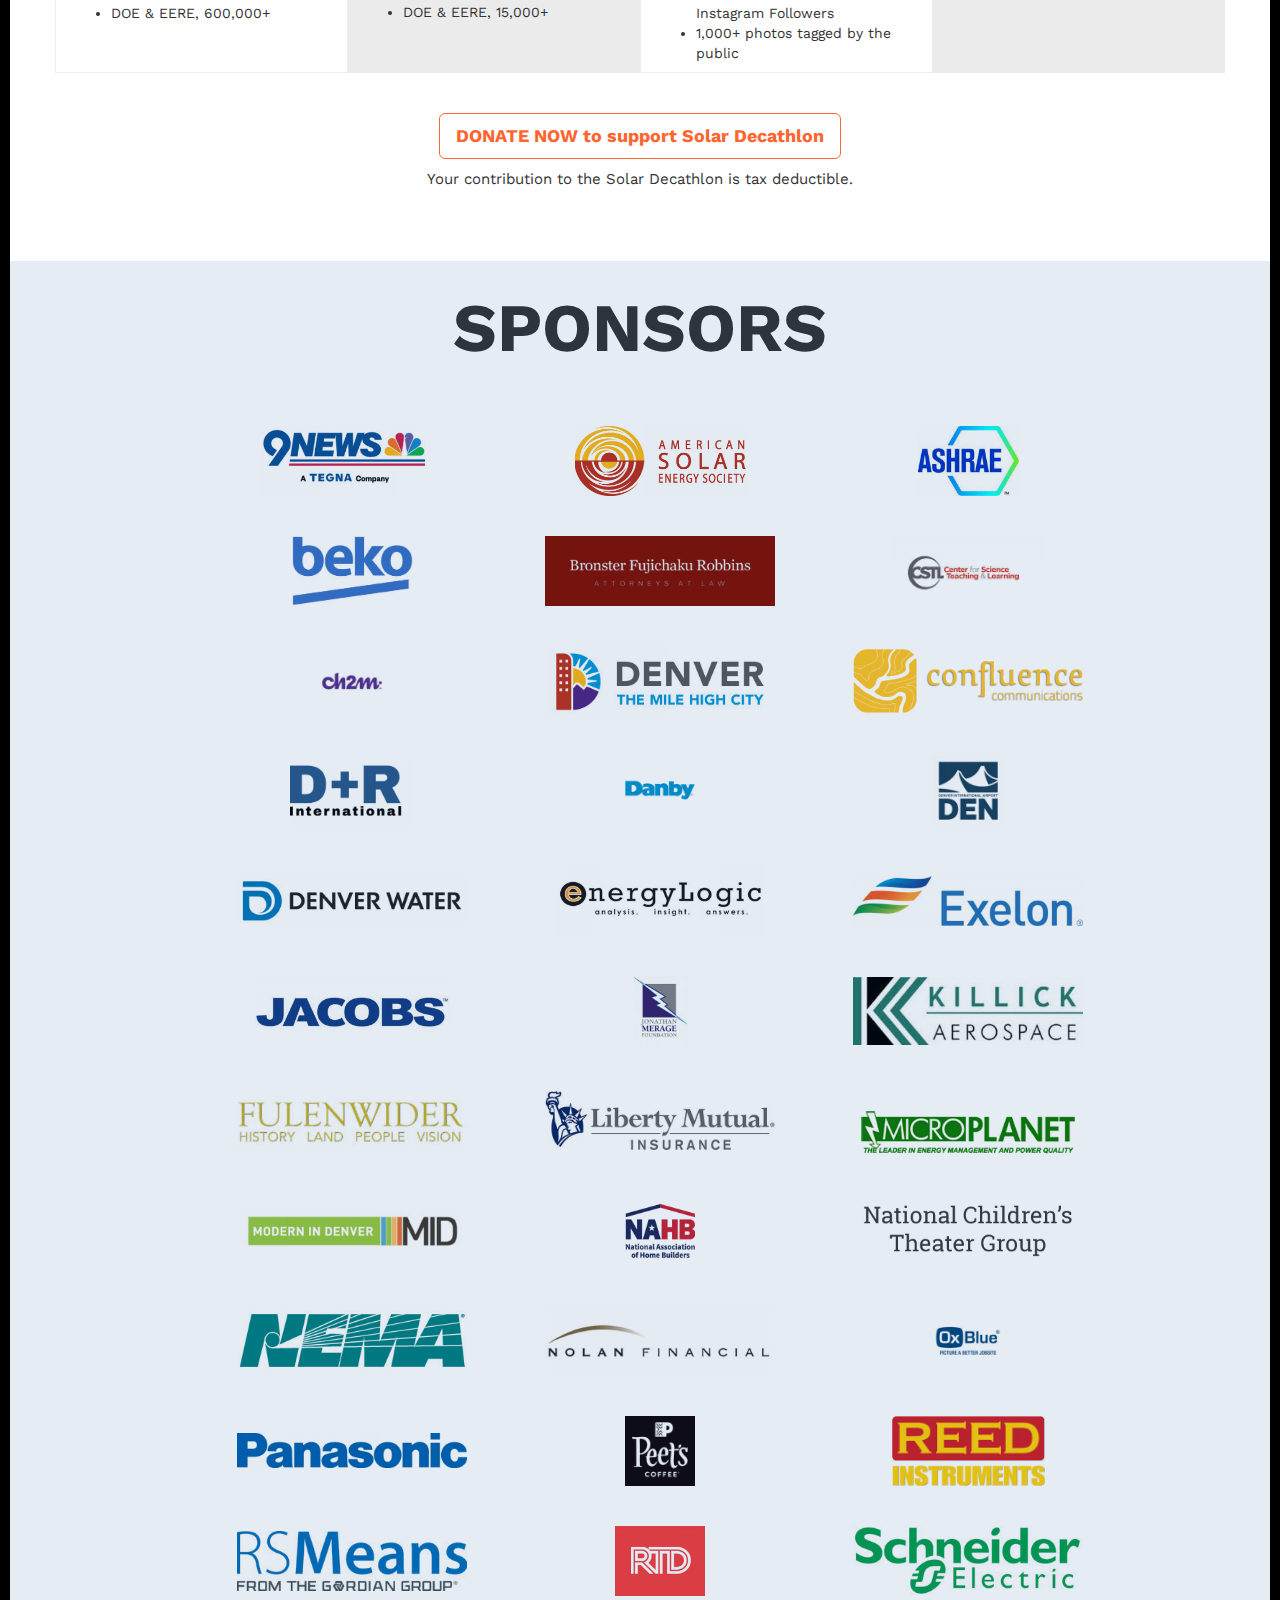
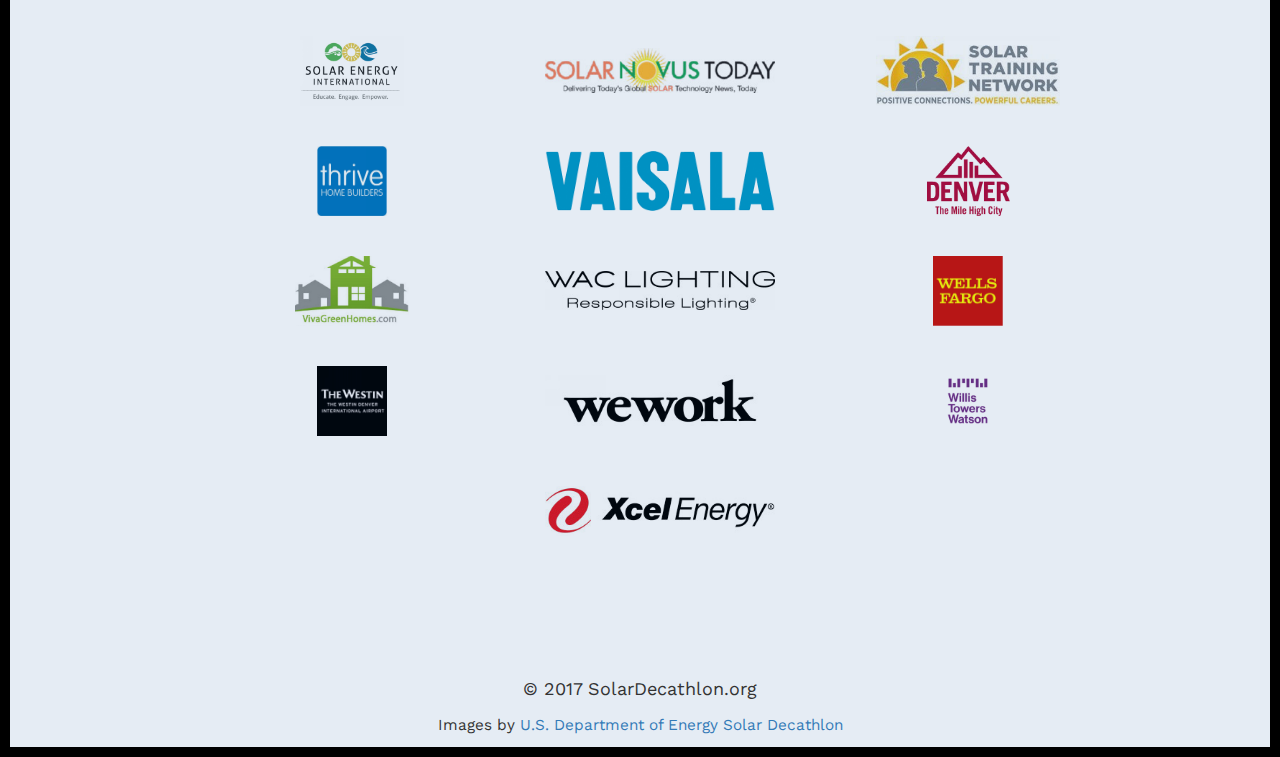
==== commit 40633acc: "added new sponsor logos" ====
--- a/index.html
+++ b/index.html
@@ -231,6 +231,7 @@
             <div class="col-md-12">
 				<h2 class="text-center">Sponsors</h2>
 				<ul class="text-center">
+					<!--
 					<li id="sponsor1" class="sponsorLogo">American Solar Energy Society</li>
 					<li id="sponsor2" class="sponsorLogo">ASHRAE</li>
 					<li id="sponsor3" class="sponsorLogo">Beko</li>
@@ -264,6 +265,54 @@
 					<li id="sponsor31" class="sponsorLogo">Westin Denver International Airport &amp; PSAV</li>
 					<li id="sponsor32" class="sponsorLogo">Willis Towers Watson</li>
 					<li id="sponsor33" class="sponsorLogo">Xcel Energy</li>
+					-->
+					<li id="sponsor34" class="sponsorLogo">9 News</li>
+					<li id="sponsor1" class="sponsorLogo">American Solar Energy Society</li>
+					<li id="sponsor2" class="sponsorLogo">ASHRAE</li>
+					<li id="sponsor3" class="sponsorLogo">Beko</li>
+					<li id="sponsor35" class="sponsorLogo">Bronster, Fujichaku and Robbins </li>
+					<li id="sponsor4" class="sponsorLogo">Center for Science Teaching and Learning</li>
+					<li id="sponsor5" class="sponsorLogo">CH2M</li>
+					<li id="sponsor6" class="sponsorLogo">City and County of Denver</li>
+					<li id="sponsor7" class="sponsorLogo">Confluence Communications</li>
+					<li id="sponsor8" class="sponsorLogo">D+R International </li>
+					<li id="sponsor9" class="sponsorLogo">Danby</li>
+					<li id="sponsor10" class="sponsorLogo">Denver International Airport</li>
+					<li id="sponsor11" class="sponsorLogo">Denver Water</li>
+					<li id="sponsor12" class="sponsorLogo">Energy Logic </li>
+					<li id="sponsor36" class="sponsorLogo">Exelon</li>
+					<li id="sponsor37" class="sponsorLogo">Jacobs Engineering</li>
+					<li id="sponsor38" class="sponsorLogo">Jonathan Merage Foundation</li>
+					<li id="sponsor39" class="sponsorLogo">Killick Aerospace</li>
+					<li id="sponsor13" class="sponsorLogo">L.C. Fulenwider</li>
+					<li id="sponsor15" class="sponsorLogo">Liberty Mutual Insurance</li>
+					<li id="sponsor16" class="sponsorLogo">MicroPlanet</li>
+					<li id="sponsor17" class="sponsorLogo">Modern in Denver</li>
+					<li id="sponsor18" class="sponsorLogo">National Association of Home Builders  </li>
+					<li id="sponsor19" class="sponsorLogo">National Children's Theater Group</li>
+					<li id="sponsor40" class="sponsorLogo">National Electrical Manufacturers Association</li>
+					<li id="sponsor41" class="sponsorLogo">Nolan Financial Group</li>
+					<li id="sponsor20" class="sponsorLogo">Ox Blue</li>
+					<li id="sponsor21" class="sponsorLogo">Panasonic Enterprise Solutions</li>
+					<li id="sponsor42" class="sponsorLogo">Peet's Coffee</li>
+					<li id="sponsor43" class="sponsorLogo">REED Instruments</li>
+					<li id="sponsor22" class="sponsorLogo">RS Means</li>
+					<li id="sponsor23" class="sponsorLogo">RTD</li>
+					<li id="sponsor24" class="sponsorLogo">Schneider Electric</li>
+					<li id="sponsor44" class="sponsorLogo">Solar Energy International</li>
+					<li id="sponsor25" class="sponsorLogo">Solar Novus Today</li>
+					<li id="sponsor45" class="sponsorLogo">Solar Training Network</li>
+					<li id="sponsor26" class="sponsorLogo">Thrive Home Builders</li>
+					<li id="sponsor27" class="sponsorLogo">Vaisala</li>
+					<li id="sponsor28" class="sponsorLogo">Visit Denver</li>
+					<li id="sponsor46" class="sponsorLogo">Viva Green Homes</li>
+					<li id="sponsor29" class="sponsorLogo">WAC Lighting</li>
+					<li id="sponsor30" class="sponsorLogo">Wells Fargo</li>
+					<li id="sponsor31" class="sponsorLogo">Westin Denver International Airport &amp; PSAV</li>
+					<li id="sponsor47" class="sponsorLogo">WeWork</li>
+					<li id="sponsor32" class="sponsorLogo">Willis Towers Watson</li>
+					<li id="sponsor33" class="sponsorLogo">Xcel Energy</li>
+
 				</ul>
 			</div>
         </div>
--- a/styles.css
+++ b/styles.css
@@ -305,7 +305,7 @@
 #sponsor14{background-image:url(images/sponsors/globaltestsupply-img.png);}
 #sponsor15{background-image:url(images/sponsors/LMI_Masterbrand_H_RGB_2Color.jpg);}
 #sponsor16{background-image:url(images/sponsors/microplanet_logo_perfect3.png);}
-#sponsor17{background-image:url(images/sponsors/ModerninDenver.jpg);}
+#sponsor17{background-image:url(images/sponsors/ModerninDenver.jpg);    background-size: cover;}
 #sponsor18{background-image:url(images/sponsors/NationalAssociationofHomeBuilders.png);}
 #sponsor19{background-image:url(images/sponsors/NationalChildrensTheaterGroup.png);}
 #sponsor20{background-image:url(images/sponsors/og-oxblue-logo.jpg);}
@@ -322,6 +322,41 @@
 #sponsor31{background-image:url(images/sponsors/WestinDenverInternationalAirportandPSAV.jpg);}
 #sponsor32{background-image:url(images/sponsors/WillisTowersWatson.png);}
 #sponsor33{background-image:url(images/sponsors/Xcel_Energy_logo_logotype.jpg);}
+#sponsor34{background-image:url(images/sponsors/9news.jpg);}
+#sponsor35{background-image:url(images/sponsors/BronsterFujichakuandRobbins.jpg);background-size: cover;}
+#sponsor36{background-image:url(images/sponsors/Exelonlogo2012.jpg);}
+#sponsor37{background-image:url(images/sponsors/jacobs.jpg);}
+#sponsor38{background-image:url(images/sponsors/jmfLogo.jpg);}
+#sponsor39{background-image:url(images/sponsors/Killick.jpg);}
+#sponsor40{background-image:url(images/sponsors/Nema.jpg);}
+#sponsor41{background-image:url(images/sponsors/nolan.jpg);background-size: cover;}
+#sponsor42{background-image:url(images/sponsors/Fc2rSmD_.jpg);}
+#sponsor43{background-image:url(images/sponsors/reedinstruments.jpg);}
+#sponsor44{background-image:url(images/sponsors/SEI-stacked_logo.jpg);}
+#sponsor45{background-image:url(images/sponsors/STN_logo_color-WhiteBG-1024x389_063016-300x114.jpg);}
+#sponsor46{background-image:url(images/sponsors/viva.jpg);background-size: 114px;}
+#sponsor47{background-image:url(images/sponsors/WeWork-Logo_copy.jpg);}
+
+
+/* 
+34	" class="sponsorLogo">	9 News
+35	" class="sponsorLogo">	Bronster, Fujichaku and Robbins 
+36	" class="sponsorLogo">	Exelon
+37	" class="sponsorLogo">	Jacobs Engineering
+38	" class="sponsorLogo">	Jonathan Merage Foundation
+39	" class="sponsorLogo">	Killick Aerospace
+40	" class="sponsorLogo">	National Electrical Manufacturers Association
+41	" class="sponsorLogo">	Nolan Financial Group
+42	" class="sponsorLogo">	Peet's Coffee
+43	" class="sponsorLogo">	REED Instruments
+44	" class="sponsorLogo">	Solar Energy International
+45	" class="sponsorLogo">	Solar Training Network
+46	" class="sponsorLogo">	Viva Green Homes
+47	" class="sponsorLogo">	WeWork
+
+
+*/
+
 /*
 sponsor1	American Solar Energy Society
 sponsor2	ASHRAE
